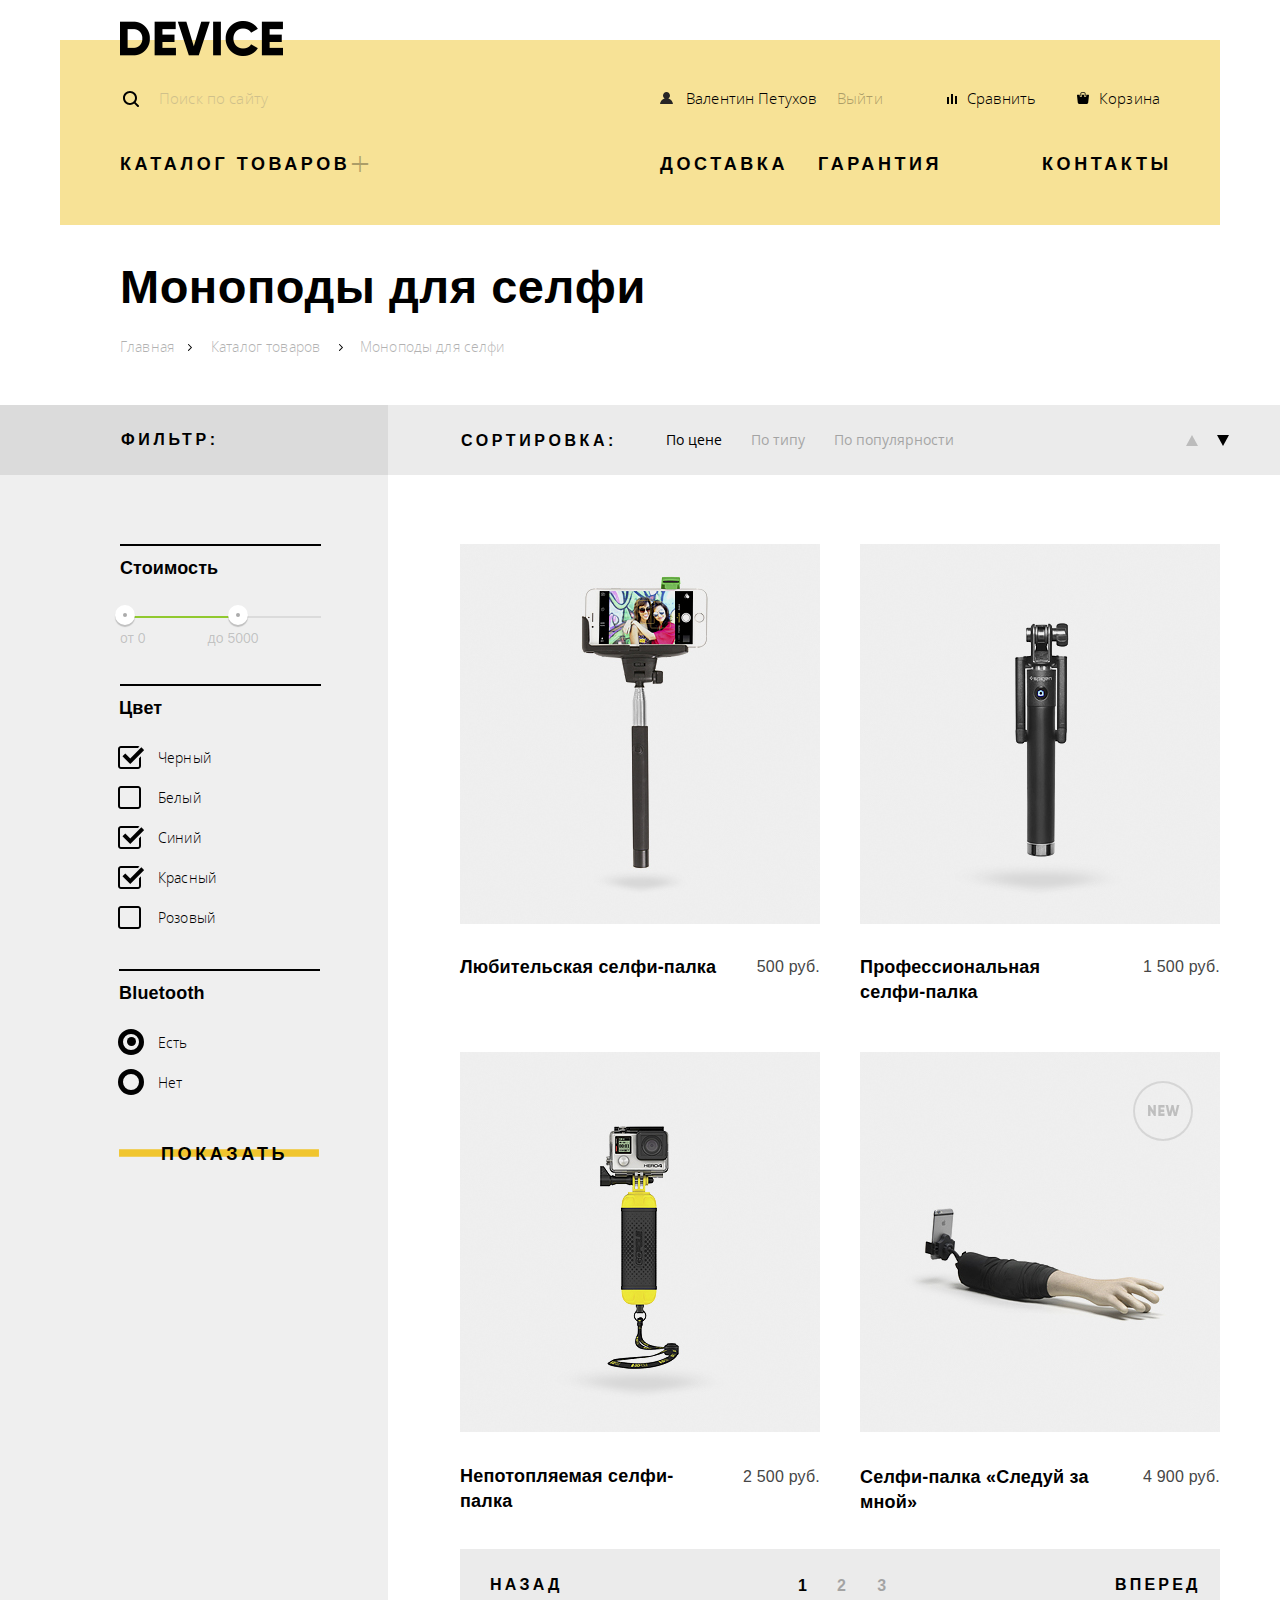
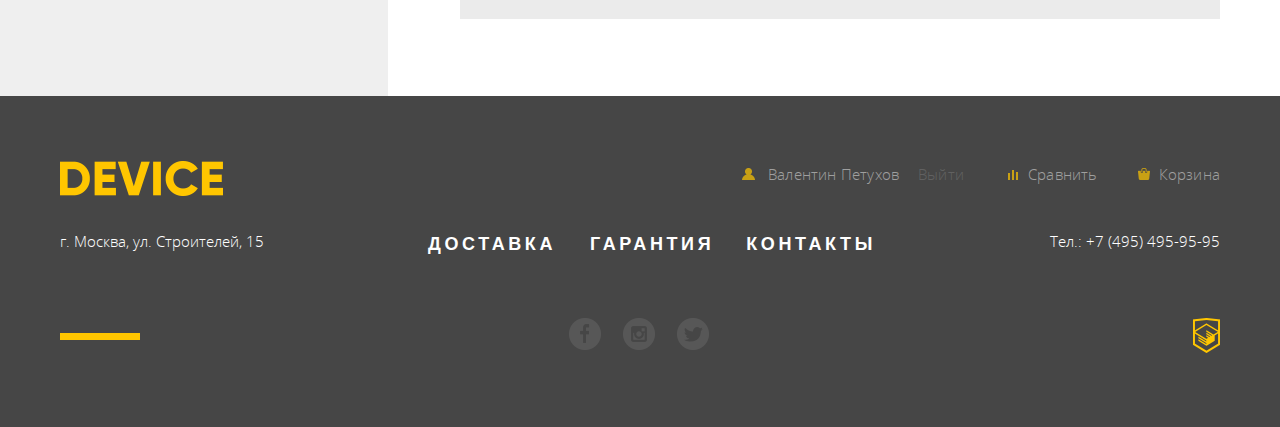
==== catalog.html @ af352198 "ну поехали)" ====
<!DOCTYPE html>
<html lang="ru">
  <head>
    <meta charset="utf-8">
    <title>HTML Academy: Девайс</title>
    <link href="css/normalize.css" rel="stylesheet">
    <link href="css/style.css" rel="stylesheet">
  </head>
  <body>
  <header class="main-header wrapper">
    <div class="container-logo">
      <a class="header-logo" href="index.html">
        <img src="img/logo.png" width="163" height="35" alt="Логотип DEVICE">
      </a>
    </div>
    <nav class="main-navigation">
      <ul class="site-panel">
        <li>
          <form class="container-panel" method="get">
            <img src="img/search.svg" width="16" height="16">
            <input name="seek" placeholder="Поиск по сайту" type="search">
            <button class="discover" type="submit"><span>Найти</span></button>
          </form> 
        </li>
        <li class="panel-user"><img src="img/user.svg" width="13" height="12"><a href="#">Валентин Петухов</a></li>
        <li class="exit"><a href="#">Выйти</a></li>
        <li class="compare"><a href="#"><img src="img/compare.svg" width="10" height="10">Сравнить</a></li>
        <li class="basket"><a href="#"><img src="img/cart.svg" width="12" height="12">Корзина</a></li>
      </ul>
      <ul class="site-navigation">
        <li class="product"><a href="catalog.html"><span>+</span>Каталог товаров</a>
          <div class="submenu">
            <ul class="submenu-cameras">
              <li><a href=#>Виртуальная реальность</a></li>
              <li><a href="catalog.html">Моноподы для селфи</a></li>
              <li><a href=#>Экшн-камеры</a></li>
            </ul>
            <ul class="submenu-watch">
              <li><a href=#>Фитнес браслеты</a></li>
              <li><a href=#>Умные часы</a></li>
            </ul>
            <ul class="submenu-quadcopters">
              <li><a href=#>Квадрокоптеры</a></li>
            </ul>
          </div>
        </li><!--Здесь выпадающее меню при наведении,
            погуглил нашел, что можно сделать с помощью списков и CSS-->
        <li class="shipping"><a href="#">Доставка</a></li>
        <li class="guarantee"><a href="#">Гарантия</a></li>
        <li class="contacts"><a href="#">Контакты</a></li>
      </ul>
    </nav>
  </header>
  <main class="goods">
    <div class="title-menu wrapper">
      <h1 class="page-title">Моноподы для селфи</h1>
      <ul class="breadcrumbs">
        <li class="breadcrumbs-first"><img src="img/nav-arrow.svg" width="4" height="7"><a href="index.html"><p>Главная</p></a></li>
        <li class="breadcrumbs-second"><img src="img/nav-arrow.svg" width="4" height="7"><a href="catalog.html"><p>Каталог товаров</p></a></li>
        <li class="breadcrumbs-current"><p>Моноподы для селфи</p></li>
      </ul>
    </div>
    <div class="cotalog-page">
      <section class="filters">
      <!--  <h2 class="visually-hidden">Фильтр товаров</h2> Убирать совсем неправильно, а если оставить, от в каком виде?-->
        <div class="filters-title">
          <div class="title-filling">Фильтр:</div>
        </div>
        <div class="filters-cost">
          <div class="cost-filling">Стоимость</div>
          <div class="range-controls">
            <div class="scale">
              <div class="bar"></div>
            </div>
            <div class="range-toggle range-toggle-min"></div>
            <div class="range-toggle range-toggle-max"></div>
          </div> 
          <div class="price-controls">
            <div class="min-price">от 0</div>
            <div class="max-price">до 5000</div>
          </div>
        </div>
        <form class="filter-side" method="get" action="https://echo.htmlacademy.ru">
          <fieldset>
            <legend class="colors">Цвет</legend>
            <ul class="filter-colors">
              <li>
                <label>
                  <input class="visually-hidden filter-checkbox" type="checkbox" name="black" checked>
                  <span>Черный</span>
                </label>
              </li>
              <li>
                <label>
                  <input class="visually-hidden filter-checkbox" type="checkbox" name="white">
                  <span>Белый</span>
                </label>
              </li>
              <li>
                <label>
                  <input class="visually-hidden filter-checkbox" type="checkbox" name="blue" checked>
                  <span>Синий</span>
                </label>
              </li>
              <li>
                <label>
                  <input class="visually-hidden filter-checkbox" type="checkbox" name="red" checked>
                  <span>Красный</span>
                </label>
              </li>
              <li>
                <label>
                  <input class="visually-hidden filter-checkbox" type="checkbox" name="pink">
                  <span>Розовый</span>
                </label>
              </li>
            </ul>
          </fieldset>
          <fieldset>
            <legend class="bluetooth">Bluetooth</legend>
            <ul class="filter-bluetooth">
              <li>
                <label>
                  <input class="visually-hidden filter-radio" type="radio" name="bluetooth" value="yes" checked>
                  <span>Есть</span>
                </label>
              </li>
              <li>
                <label>
                  <input class="visually-hidden filter-radio" type="radio" name="bluetooth" value="no">
                  <span>Нет</span>
                </label>
              </li>
            </ul>
          </fieldset>
          <button type="submit" class="filter-button"> <span>Показать</span></button>  
        </form>
      </section>
      <section class="catalog">
        <h2 class="visually-hidden">Список моноподов для селфи</h2><!--Позже скрыть-->
        <div class="right-section">
          <div class="collating">
            <form class="filter-sort" method="get" action="https://echo.htmlacademy.ru">
              <legend class="sort">Сортировка:</legend>
              <ul class="filter-outer">
                <li class="atprice"><a href="#">По цене</a></li>
                <li class="bytype"><a href="#">По типу</a></li>
                <li class="popularity"><a href="#">По популярности</a></li>
              </ul>
            </form>
            <form class="filter-arrow" method="get" action="https://echo.htmlacademy.ru">
              <legend class="visually-hidden">Фильтр расположение больше или меньше</legend>
              <ul class="filter-separation">
                <li class="more"><a href="#"></a></li>
                <li class="less"><a href="#"></a></li>
              </ul>
            </form>
          </div>
        </div>
        <div class="item-list">
          <ul class="catalog-list">
            <li class="amateur">
              <p class="catalog-item-image">
                <img src="img/item-1.jpg" width="360" height="380" alt="Любительская селфи-палка">
              </p>
              <div>
                <h3><a href="#">Любительская селфи-палка</a></h3><!--Вернул ссылку)))-->
                <p class="catalog-item-price">500 руб.</p>
              </div>
              <ul class="item-button">
                <li><button class="item-button-basket" type="button"><span>В корзину</span></button></li>
                <li><button class="item-button-contrast" type="button"><span>Добавить к сравнению</span></button></li>
              </ul><!--Всплывающее окно товара-->
            </li>
            <li class="professional">
              <p class="catalog-item-image">
                <img src="img/item-2.jpg" width="360" height="380" alt="Профессиональная селфи-палка">
              </p>
              <div>
                <h3><a href="#">Профессиональная <br> селфи-палка</a></h3>
                <p class="catalog-item-price">1 500 руб.</p>
              </div>
              <ul class="item-button">
                <li><button class="item-button-basket" type="button"><span>В корзину</span></button></li>
                <li><button class="item-button-contrast" type="button"><span>Добавить к сравнению</span></button></li>
              </ul><!--Всплывающее окно товара-->
            </li>
            <li class="unsinkable">
              <p class="catalog-item-image">
                <img src="img/item-3.jpg" width="360" height="380" alt="Непотопляемая селфи-палка">
              </p>
              <div>
                <h3><a href="#">Непотопляемая селфи-палка</a></h3>
                <p class="catalog-item-price">2 500 руб.</p>
              </div>
              <ul class="item-button">
                <li><button class="item-button-basket" type="button"><span>В корзину</span></button></li>
                <li><button class="item-button-contrast" type="button"><span>Добавить к сравнению</span></button></li>
              </ul><!--Всплывающее окно товара-->
            </li>
            <li class="follow">
              <p class="catalog-item-image new">
                <img src="img/item-4.jpg" width="360" height="380" alt="Селфи-палка «Следуй за мной»">
              </p>
              <div>
                <h3><a href="#">Селфи-палка «Следуй за мной»</a></h3>
                <p class="catalog-item-price">4 900 руб.</p>
              </div>
              <ul class="item-button">
                <li><button class="item-button-basket" type="button"><span>В корзину</span></button></li>
                <li><button class="item-button-contrast" type="button"><span>Добавить к сравнению</span></button></li>
              </ul><!--Всплывающее окно товара-->
            </li>
          </ul>
        </div>
        <ul class="pagination-list">
          <li class="pagination-item"><a href="#">Назад</a></li>
          <li class="pagination-item"><a>1</a></li>
          <li class="pagination-item"><a href="#">2</a></li>
          <li class="pagination-item"><a href="#">3</a></li>
          <li class="pagination-item"><a href="#">Вперед</a></li>
        </ul> 
      </section>
    </div>
  </main>
  <footer class="main-footer">
    <div class="wrapper">
      <div class="upper-footer">
        <a class="footer-logo" href="#">
          <img src="img/logo-footer_.png" width="163" height="35" alt="Логотип DEVICE">
        </a>
        <ul class="footer-panel">
          <li class="footer-user"><a href="#"><img src="img/user-footer_.png" width="13" height="12">Валентин Петухов</a></li>
          <li class="footer-exit"><a href="#">Выйти</a></li>
          <li class="footer-compare"><a href="#"><img src="img/compare-footer_.png" width="10" height="10">Сравнить</a></li>
          <li class="footer-basket"><a href="#"><img src="img/cart-footer_.png" width="12" height="12">Корзина</a></li>
        </ul>
      </div>
      <div class="footer-container">
        <p class="adress">г. Москва, ул. Строителей, 15</p>
        <ul class="footer-navigation">
          <li class="footer-shipping"><a href="#">Доставка</a></li>
          <li class="footer-guarantee"><a href="#">Гарантия</a></li>
          <li class="footer-contacts"><a href="#">Контакты</a></li>
        </ul>
        <a class="telephone" href="tel:+74954959595" aria-label="Наш номер телефона +74954959595">Тел.: +7 (495) 495-95-95</a>
      </div>
      <div class="social-container">
        <ul class="social">
          <li>
            <a class="social-button" href="#"><span class="visually-hidden">Фейсбук</span>
              <svg xmlns="http://www.w3.org/2000/svg" xmlns:xlink="http://www.w3.org/1999/xlink" width="32" height="32" viewBox="0 0 32 32">
                <defs>
                  <style>
                    .cls-1 {
                      opacity: 0.3;
                    }
                  </style>
                </defs>
                <image id="ФБ" class="cls-1" width="32" height="32" xlink:href="[data-uri]"/>
              </svg>
            </a>
          </li> 
          <li>
            <a class="social-button" href="#"><span class="visually-hidden">Инстаграм</span>
              <svg xmlns="http://www.w3.org/2000/svg" xmlns:xlink="http://www.w3.org/1999/xlink" width="32" height="32" viewBox="0 0 32 32">
                <defs>
                  <style>
                    .cls-1 {
                      opacity: 0.3;
                    }
                  </style>
                </defs>
                <image id="_" data-name="&apos;=]" class="cls-1" width="32" height="32" xlink:href="[data-uri]"/>
              </svg>
            </a>
          </li>
          <li>
            <a class="social-button" href="#"><span class="visually-hidden">Твиттер</span>
              <svg xmlns="http://www.w3.org/2000/svg" xmlns:xlink="http://www.w3.org/1999/xlink" width="32" height="32" viewBox="0 0 32 32">
                <defs>
                  <style>
                    .cls-1 {
                      opacity: 0.3;
                    }
                  </style>
                </defs>
                <image id="Твитер" class="cls-1" width="32" height="32" xlink:href="[data-uri]"/>
              </svg>
            </a>
          </li>
        </ul>
        <a class="footer-logo-html" href="https://htmlacademy.ru/intensive/htmlcss">
          <img src="img/logo-html-footer_.png" width="27" height="35" alt="Логотип HTMLAcademy">
        </a>
      </div>
    </div>  
  </footer>
</body>
</html>
---- css/style.css ----
@font-face {
    font-family: 'Gilroy';
    src: local('Gilroy Light'), local('Gilroy-Light'), url('../fonts/gilroylight.woff2') format('woff2'), url('../fonts/gilroylight.woff') format('woff');
    font-weight: 300;
    font-style: normal;
}
@font-face {
    font-family: 'Gilroy';
    src: local('Gilroy ExtraBold'), local('Gilroy-ExtraBold'), url('../fonts/gilroyextrabold.woff2') format('woff2'), url('../fonts/gilroyextrabold.woff') format('woff');
    font-weight: 800;
    font-style: normal;
}
@font-face {
    font-family: 'Open Sans';
    src: local('Open Sans Light'), local('OpenSans-Light'), url('../fonts/opensanslight.woff2') format('woff2'), url('../fonts/opensanslight.woff') format('woff');
    font-weight: 300;
    font-style: normal;
}
@font-face {
    font-family: 'Open Sans';
    src: local('Open Sans Light Italic'), local('OpenSansLight-Italic'), url('../fonts/opensanslightitalic.woff2') format('woff2'), url('../fonts/opensanslightitalic.woff') format('woff');
    font-weight: 300;
    font-style: italic;
}
@font-face {
    font-family: 'Open Sans';
    src: local('Open Sans'), local('OpenSans'), url('../fonts/opensans.woff2') format('woff2'), url('../fonts/opensans.woff') format('woff');
    font-weight: 400;
    font-style: normal;
}
@font-face {
    font-family: 'Open Sans';
    src: local('Open Sans Italic'), local('OpenSans-Italic'), url('../fonts/opensansitalic.woff2') format('woff2'), url('../fonts/opensansitalic.woff') format('woff');
    font-weight: 400;
    font-style: italic;
}
@font-face {
    font-family: 'Open Sans';
    src: local('Open Sans Semibold'), local('OpenSans-Semibold'), url('../fonts/opensanssemibold.woff2') format('woff2'), url('../fonts/opensanssemibold.woff') format('woff');
    font-weight: 600;
    font-style: normal;
}
@font-face {
    font-family: 'Open Sans';
    src: local('Open Sans Semibold Italic'), local('OpenSans-SemiboldItalic'), url('../fonts/opensanssemibolditalic.woff2') format('woff2'), url('../fonts/opensanssemibolditalic.woff') format('woff');
    font-weight: 600;
    font-style: italic;
}
@font-face {
    font-family: 'Open Sans';
    src: local('Open Sans Bold'), local('OpenSans-Bold'), url('../fonts/opensansbold.woff2') format('woff2'), url('../fonts/opensansbold.woff') format('woff');
    font-weight: 700;
    font-style: normal;
}
@font-face {
    font-family: 'Open Sans';
    src: local('Open Sans Bold Italic'), local('OpenSans-BoldItalic'), url('../fonts/opensansbolditalic.woff2') format('woff2'), url('../fonts/opensansbolditalic.woff') format('woff');
    font-weight: 700;
    font-style: italic;
}
@font-face {
    font-family: 'Open Sans';
    src: local('Open Sans Extrabold'), local('OpenSans-Extrabold'), url('../fonts/opensansextrabold.woff2') format('woff2'), url('../fonts/opensansextrabold.woff') format('woff');
    font-weight: 800;
    font-style: normal;
}
@font-face {
    font-family: 'Open Sans';
    src: local('Open Sans Extrabold Italic'), local('OpenSans-ExtraboldItalic'), url('../fonts/opensansextrabolditalic.woff2') format('woff2'), url('../fonts/opensansextrabolditalic.woff') format('woff');
    font-weight: 800;
    font-style: italic;
}
body {
    margin: 0;
    padding: 0;
  
    font-family: "Open Sans", Arial, sans-serif;
    font-size: 15px;
    line-height: 30px;
    font-weight: 300;
    color: #464646;
    text-transform: none;
    
    background-color: #ffffff;
    background-repeat: no-repeat;
}
body li,
body ul {
    list-style: none;
    margin: 0;
    padding: 0;
} /*Честно я бы вообще бы оставил просто li, но по критерию наверное не пройдет)*/
a {
    text-decoration: none;
}
img {
    max-width: 100%;
    height: auto;
}
.site-navigation a,
.button,
.footer-navigation,
.feedback-button,
.item-button-basket,
.filter-button,
.pagination-item {
    text-transform: uppercase;
} /*Этот список так оставляю, я не знаю как лучше его сделать)*/
.visually-hidden:not(:focus):not(:active),
input[type="checkbox"].visually-hidden,
input[type="radio"].visually-hidden {
  position: absolute;

  width: 1px;
  height: 1px;
  margin: -1px;
  border: 0;
  padding: 0;

  white-space: nowrap;

  clip-path: inset(100%);
  clip: rect(0 0 0 0);
  overflow: hidden;
}
.wrapper {
    width: 1200px;
    margin-left: auto;
    margin-right: auto;
    padding-left: 20px;
    padding-right: 20px;
    box-sizing: border-box;
}
.main-header {
    display: flex;
    flex-direction: column;
    padding-top: 21px;
}
.container-logo {
    background: linear-gradient(to top, #f7e296 25px, #ffffff 12px);
}
.header-logo {
    margin: 0;
    padding: 0;
    padding-left: 60px;
    display: block;
}
.header-logo svg {
    padding-top: 10px;
} 
.main-navigation a {
    font-family: "Gilroy", Arial, sans-serif;
    font-size: 18px;
    line-height: 24px;
    font-weight: 800;
    color: #000000;
}
.main-navigation{
    background-color: #f7e296;
    margin: 0;
    padding-top: 8px;
    padding-left: 60px;
    padding-right: 58px;
}
.site-panel { 
    margin: 0;
    padding: 0;
    display: flex;
    flex-wrap: wrap; 
}
.container-panel {
    display: flex;
    box-sizing: border-box;
    width: 441px;
    min-height: 49px;
    position: relative;
    margin: 0;
    padding: 0;
    padding-left: 37px;
}
.container-panel img {
    position: absolute;
    left: 3px;
    top: 18px;
}
.container-panel input {
    position: relative;
    width: 315px;
    min-height: 44px;
    border: none;
    background: #f7e296;
    font-family: "Open Sans", Arial, sans-serif;
    font-size: 15px;
    font-weight: 300;
    font-style: normal;
    font-stretch: normal;
    line-height: 2;
    letter-spacing: 0.15px;
    text-align: left;
    color: #000000;
    opacity: 0.3;   
}
.container-panel input:hover {
    opacity: 0.6;
}
.container-panel input:focus, 
.container-panel input:active {
    opacity: 1;
    color: #000000;
    background: #f7e296;
}
.container-panel input[type=text]::-ms-clear {  
    display: none; width : 0; height: 0; 
}
.container-panel input[type=text]::-ms-reveal {  
    display: none; width : 0; height: 0; 
}
.container-panel input[type="search"]::-webkit-search-decoration,
.container-panel input[type="search"]::-webkit-search-cancel-button,
.container-panel input[type="search"]::-webkit-search-results-button,
.container-panel input[type="search"]::-webkit-search-results-decoration { 
    display: none; 
}
.container-panel input#search{
    background: #f7e296;
    border: none;
    font-family: "Open Sans", Arial, sans-serif;
    font-size: 15px;
    font-weight: 300;
    font-style: normal;
    font-stretch: normal;
    line-height: 2;
    letter-spacing: 0.15px;
    text-align: left;
    color: #000000;    
}
.discover {
    display: none;
    font-family: "Open Sans", Arial, sans-serif;
    font-size: 15px;
    font-weight: 300;
    font-style: normal;
    font-stretch: normal;
    line-height: 2;
    letter-spacing: 0.15px;
    text-align: center;
    color: #000000;
    width: 85px;
    min-height: 49px;
    border: #000000 solid 2px;
    border-bottom: none;
    padding: 0;
    box-sizing: border-box;
    background: transparent;
    margin-left: auto;
}
.discover::before {
    content: "";
    position: absolute;
    top: 49px;
    left: 0px;
    width: 441px;
    height: 2px;
    background: #000000;
    z-index: 100;
}
.discover:hover {
    color: #ffffff;
    background: #000000;
    display: block;
}
.discover:focus {
    color: rgba(255, 255, 255, 0.3);
    background: #000000;
}
.container-panel input:active ~ .discover,
.container-panel input:focus ~ .discover {
    display: block; 
}

.panel-user {
    width: 140px;
    margin: 0;
    padding: 0;
    margin-left:95px;
    padding-left: 30px;
    padding-top: 10px;
    position: relative;
}
.panel-user img {
    position: absolute;
    left: 4px;
    top: 19px;
}
.exit {
    width: 80px;
    margin: 0;
    padding: 0;
    padding-top: 10px;
    margin-left: 11px;
    opacity: 0.3;
}
.login {
    box-sizing:border-box;
    position: relative;
    width: 230px;
    margin: 0;
    padding: 0;
    padding-top: 10px;
    margin-left: 96px;
    padding-left: 29px;
}
.login img {
    position: absolute;
    left: 3px;
    top: 19px;
}
.compare {
    position: relative;
    width: 100px;
    padding-left: 50px;
    padding-top: 10px;
    margin-left: auto;
}
.compare img {
    position: absolute;
    left: 30px;
    top: 21px;
}
.basket {
    position: relative;
    width: 62px;
    padding-left: 31px;
    padding-top: 10px;
    text-align: right;
    margin-right: 2px;
}
.basket img {
    position: absolute;
    left: 10px;
    top: 19px;
}
.site-panel a {
    font-family: "Open Sans", Arial, sans-serif;
    font-size: 15px;
    line-height: 30px;
    font-weight: 300;
    color: #000000;
    text-transform: none;
    letter-spacing: 0.15px; 
}
.site-navigation {
    display: flex;
    flex-wrap: wrap;
    padding-top: 30px;
    padding-bottom: 49px;
}
.product {
    width: 260px; 
    position: relative;
    line-height: 1.33;
    letter-spacing: 3.6px;
    display: flex;
    flex-direction: column;
    margin-right:auto;
}
.submenu {
    background-color:  #f7e296;
    position: absolute;
    display: flex;
    top: 22px;
    left: -60px;
    box-sizing: border-box;
    width: 1160px;
    min-height: 165px;
    padding-left: 60px;
    padding-top: 23px;
    display: none;
    z-index: 2;
}
.product:hover > .submenu {
    display:inherit;
}
.product span{
    font-family: "Open Sans", Arial, sans-serif;
    font-size: 35px;
    font-weight: 300;
    color: #000000;
    opacity: 0.3;
    position: absolute;
    top: -1px;
    left: 230px;
}
.shipping {
    width: 158px;
    margin-left: auto;
    line-height: 1.33;
    letter-spacing: 3.6px;
}
.guarantee {
    width: 140px;
    line-height: 1.33;
    letter-spacing: 3.6px;
}
.contacts {
    width: 120px;
    margin-left: 84px;
    text-align: right;
    line-height: 1.33;
    letter-spacing: 3.6px;
}
.submenu-cameras {
    width: 240px;
}
.submenu-watch {
    width: 200px;
}
.submenu-quadcopters {
    width: 160px;
}
.site-navigation a:hover,
.site-navigation a:focus,
.site-panel a:hover,
.site-panel a:focus {
    opacity: 0.6;
}
.site-navigation a:active,
.site-panel a:active {
    opacity: 0.3;
}
.site-panel-user li:nth-last-child(1) {
    opacity: 0.3;
    background-color: #f7e296;
    color: #000000;
    border: 0;
} 
.submenu-cameras a,
.submenu-watch a,
.submenu-quadcopters a {
    font-family: "Open Sans", Arial, sans-serif;
    font-size: 15px;
    line-height: 36px;
    font-weight: 300;
    color: #000000;
    text-transform: none;
    list-style: none;
    letter-spacing: 0.15px;
}
.slider { 
    min-height: 595px;
}
.slider-gradient {
    position: relative;
    padding-bottom: 100px;
}
.slider-gradient::after {
    content: "";
    position: absolute;
    top: 40px;
    left: 600px;
    width: 100px;
    height: 7px;
    background-color: #ffffff;
}
.slider-controls {
    display: flex;
    position: absolute;
    left: 600px;
    bottom: 218px;
    z-index: 5;
    font-size: 0;
    width: 498px;
    height: 40px;
}
.slider-controls span {
    padding-left: 5px;
}
.slider-list {
    margin: 0;
    padding: 0;
    list-style: none;  
}
.slider-item {
    display: none;
    padding-top: 84px;
}
.slider-item h3 {
    font-family: "Gilroy", Arial, sans-serif;
    font-size: 47px;
    font-weight: 800;
    font-style: normal;
    font-stretch: normal;
    line-height: 1.19;
    letter-spacing: 0.7px;
    text-align: left;
    color: #000000;
    max-width: 510px;
    margin: 0;
    margin-left: 599px;
}
.slider-item p {
    font-family: "Open Sans", Arial, sans-serif;
    font-size: 15px;
    font-weight: 300;
    font-style: normal;
    font-stretch: normal;
    line-height: 2;
    letter-spacing: 0.18px;
    text-align: left;
    color: #464646;
    max-width: 485px;
    margin: 0;
    margin-left: 599px;
    padding-top: 20px;
    padding-bottom: 50px;
}
.slider-button {
    display: block;
    box-sizing: border-box;
    font-family: "Gilroy", Arial, sans-serif;
    font-size: 18px;
    font-weight: 800;
    font-style: normal;
    font-stretch: normal;
    line-height: 1.33;
    letter-spacing: 3.6px;
    text-align: center;
    color: #000000;
    text-transform: uppercase;
    width: 220px;
    min-height: 40px; 
    margin: 0;
    order: -1;
    margin-right: auto; 
    background: url("../img/slider-button1.png") no-repeat; 
    background-position: 0px 7px;
}
.slider-button:hover,
.slider-button:focus {
    background-color: #f0c52e; 
    background-position: 0px 0px; 
}
.slider-button:active span {
    opacity: 0.3; 
}
.slide-table {
    max-width: 485px;
    margin: 0;
    margin-left: 596px;
    padding-top: 80px;
}
.table-values {
    list-style: none;
    font-family: "Gilroy", Arial, sans-serif;
    font-size: 36px;
    font-weight: 300;
    font-style: normal;
    font-stretch: normal;
    line-height: 1.33;
    letter-spacing: 0.36px;
    text-align: left;
    color: #000000;
}
.table-value1 {
    padding-left: 1px;
}
.table-value2 {
    padding-left: 76px;
}
.table-value3 {
    padding-left: 73px;
}
.table-value4 {
    padding-left: 43px;
}
.table-labels th {
    font-family: "Open Sans", Arial, sans-serif;
    font-size: 13px;
    font-weight: 300;
    font-style: normal;
    font-stretch: normal;
    line-height: 1.54;
    letter-spacing: 0.13px;
    text-align: left;
    color: #464646;
    padding: 0;
    padding-top: 4px;
}
.table-labels .table-label1 {
    padding-left: 3px;
}
.table-labels .table-label2 {
    padding-left: 76px;
}
.table-labels .table-label3 {
    padding-left: 74px;
}
.table-labels .table-label4 {
    padding-left: 44px;
}
.slider-controls label {
    display: inline-block;
    width: 10px;
    height: 10px;
    margin-right: 21px;
  
    margin-top: 5px;
  
    background-color: transparent;
    border: 1px solid #000000;
    border-radius: 50%;
    cursor: pointer;
  }
#product-1:checked ~ .slider-gradient #slide1,
#product-2:checked ~ .slider-gradient #slide2,
#product-3:checked ~ .slider-gradient #slide3 {
    display: block;
}
#product-1:checked ~ .slider-gradient label[for="product-1"],
#product-2:checked ~ .slider-gradient label[for="product-2"],
#product-3:checked ~ .slider-gradient label[for="product-3"] {
    background-image: url(../img/slider-button.svg);
    background-repeat: no-repeat;
    background-position: -1px -1px;
}
#product-1:checked ~ .slider-gradient {
    background:  url("../img/slider-1.png") no-repeat 90px 3px, 
                 url("../img/01.png") no-repeat 934px 12px,
                 linear-gradient(to bottom, #f7e296 114px, #ffffff 12px);
}
#product-2:checked ~ .slider-gradient {
    background:  url("../img/slider-2.png") no-repeat 116px 15px, 
                 url("../img/02.png") no-repeat 908px 12px,
                 linear-gradient(to bottom, #f7e296 114px, #ffffff 12px);
}  
#product-3:checked ~ .slider-gradient {
     background:  url("../img/slider-3.png") no-repeat 31px 68px, 
                  url("../img/03.png") no-repeat 906px 12px,
                  linear-gradient(to bottom, #f7e296 114px, #ffffff 12px);
}  
.icon-menu {
    display: flex;
    flex-wrap: wrap;
}
.icon-menu li {
  width: 160px;
  margin: 0 auto;  
}
.monopods h2 {
    width: 100px;  
  }
.icon-menu .virtuality {
    margin-left: 0;  
}
.icon-menu .quadcopters {
    margin-right: 0;  
}
.icon-menu div {
    position: relative;
    min-height: 160px; 
    background: #f7e296;
}
.icon-menu h2 {
    font-family: "Gilroy", Arial, sans-serif;
    font-size: 18px;
    font-weight: 800;
    font-style: normal;
    font-stretch: normal;
    line-height: 1.33;
    letter-spacing: 0.18px;
    text-align: left;
    color: #000000;
    padding-top: 20px;
}
.virtuality svg {
    position: absolute;
    top: 52px;
    left: 31px;
}
.virtuality:hover div,
.virtuality a:focus div {
    background: #f0c52e; 
}
.virtuality:active svg,
.virtuality:active h2 {
    opacity: 0.3; 
}
.monopods svg {
    position: absolute;
    top: 41px;
    left: 38px;
}
.monopods:hover div,
.monopods a:focus div {
    background: #f0c52e; 
}
.monopods:active svg,
.monopods:active h2 {
    opacity: 0.3; 
}
.action svg {
    position: absolute;
    top: 38px;
    left: 49px;
}
.action:hover div,
.action a:focus div {
    background: #f0c52e; 
}
.action:active svg,
.action:active h2 {
    opacity: 0.3; 
}
.fitness svg {
    position: absolute;
    top: 50px;
    left: 28px;
}
.fitness:hover div,
.fitness a:focus div {
    background: #f0c52e; 
}
.fitness:active svg,
.fitness:active h2 {
    opacity: 0.3; 
}
.smart svg {
    position: absolute;
    top: 32px;
    left: 55px;
}
.smart:hover div,
.smart a:focus div {
    background: #f0c52e; 
}
.smart:active svg,
.smart:active h2 {
    opacity: 0.3; 
}
.quadcopters svg {
    position: absolute;
    top: 49px;
    left: 13px;
}
.quadcopters:hover div,
.quadcopters a:focus div {
    background: #f0c52e; 
}
.quadcopters:active svg,
.quadcopters:active h2 {
    opacity: 0.3; 
}
.amenities-backdrop {
    width: 100%;
    min-height: 454px;
    background: linear-gradient(to top, #e5e5e5 287px, #ffffff 10px);
}
.amenities {
    padding-top: 90px;
}
.roster-controls {
    display: flex;
    position: relative;
    flex-direction: column;
    font-family: "Gilroy", Arial, sans-serif;
    font-size: 18px;
    font-weight: 800;
    font-style: normal;
    font-stretch: normal;
    line-height: 1.33;
    letter-spacing: 3.6px;
    text-align: center;
    color: #000000;
    width: 285px;
    text-transform: uppercase;
    padding-top: 6px;
}
.roster-controls::after {
    content: "";
    position: absolute;
    top: -74px;
    left: 277px;
    width: 7px;
    height: 319px;
    background: #000000;
}
.roster-controls label {
    display: block;
    width: 160px;
    height: 40px;
    background: linear-gradient( transparent 16px,  #f0c52e 24px, transparent 0px);;
    margin-bottom: 25px;
}
.roster-controls span {
    display: block;
    padding-top: 10px;
    padding-left: 5px;
}
.roster-controls label:hover,
.roster-controls label:focus {
    background-color: #f0c52e;
    height: 40; 
}
.roster-controls label:active {
    background:#000000;
    color: #f7e184;
    width: 260px;
    height: 40px;
    text-align: left;
    padding-left: 20px;
}
.roster-item h2 {
    font-family: "Gilroy", Arial, sans-serif;
    font-size: 47px;
    font-weight: 800;
    font-style: normal;
    font-stretch: normal;
    line-height: 1.02;
    letter-spacing: 1.1px;
    text-align: left;
    color: #000000;
    margin: 0;
}
.roster-item p {
    font-family: "Open Sans", Arial, sans-serif;
    font-size: 15px;
    font-weight: 300;
    font-style: normal;
    font-stretch: normal;
    line-height: 2;
    letter-spacing: 0.25px;
    text-align: left;
    color: #464646;
    padding-top: 16px;
}
.amenities-roster {
    display: flex;
    padding-top: 50px;
}
.roster-item {
    display: none;
    box-sizing: border-box;
    width: 560px;
    padding-left: 115px;
}
#service-1:checked ~ .amenities-roster label[for="service-1"],
#service-2:checked ~ .amenities-roster label[for="service-2"],
#service-3:checked ~ .amenities-roster label[for="service-3"] {
    background:#000000;
    color: #f7e184;
    width: 260px;
    height: 40px;
    text-align: left;
    padding-left: 20px;
}
#service-1:checked ~ .amenities-roster #roster1,
#service-2:checked ~ .amenities-roster #roster2,
#service-3:checked ~ .amenities-roster #roster3 {
  display: block;
}
#service-1:checked ~ .amenities-roster {
    background:  url("../img/delivery.png") no-repeat 958px 61px;
}
#service-2:checked ~ .amenities-roster {
    background:  url("../img/warranty.png") no-repeat 943px 37px;
}  
#service-3:checked ~ .amenities-roster {
     background:  url("../img/credit.png") no-repeat 934px 37px;
}  
.logotypes-panel {
    display: flex;
    justify-content: space-between;
    align-items: center;
    min-height: 285px;
    padding-top: 2px;
}
.logotype1 a {
    display: block;
    position: relative;
    height: 100px; 
    width: 260px; 
}
.dji {
    position: absolute;
    top: 0px;
    z-index: 1;
    display: none;
}
.logotype1:hover .dji,
.logotype1 a:focus .dji {
    display: block;   
}
.logotype2 a {
    display: block;
    position: relative;
    height: 100px; 
    width: 260px; 
}
.gadgets {
    position: absolute;
    top: 0px;
    z-index: 1;
    display: none;
}
.logotype2:hover .gadgets,
.logotype2 a:focus .gadgets {
    display: block;   
}
.logotype3 a {
    display: block;
    position: relative;
    height: 100px; 
    width: 260px; 
}
.gopro {
    position: absolute;
    top: 0px;
    z-index: 1;
    display: none;
}
.logotype3:hover .gopro,
.logotype3 a:focus .gopro {
    display: block;   
}
.logotype4 a {
    display: block;
    position: relative;
    height: 100px; 
    width: 260px; 
}
.vive {
    position: absolute;
    top: 0px;
    z-index: 1;
    display: none;
}
.logotype4:hover .vive,
.logotype4 a:focus .vive {
    display: block;   
}
.about {
    display: flex;
    padding-bottom: 73px;
}
.about-us {
    margin: 0;
    padding: 0;
    position: relative;
    width: 475px;
}
.about-us::before {
    content: "";
    position: absolute;
    left: 0px;
    top: 0px;
    width: 80px;
    height: 7px;
    background: #000000;
}
.about-us p {
    padding-top: 3px;
    padding-bottom: 12px;
}
.exposure {
    margin: 0;
    padding: 0;
    width: 560px;
    padding-left: 124px;
    position: relative;
}
.exposure::before {
    content: "";
    position: absolute;
    left: 125px;
    top: 0px;
    width: 80px;
    height: 7px;
    background: #000000;
}
.exposure p {
    padding-top: 4px;
    padding-bottom: 23px;
}
.write {
    width: 260px;
    margin-top: 52px;
    min-height: 40px; 
}
.write a {
    display: block;
    min-height: 40px;
    padding-top: 17px;
    padding-left: 42px;
    background: url("../img/Layer 7 copy 4.png") no-repeat; 
    background-position: 0px 24px;
}

.write a:hover,
.write a:focus {
    background: #f0c52e;
}
.write:active span {
    opacity: 0.3; 
}
.about-us h2,
.exposure h2 {
    font-family: "Gilroy", Arial, sans-serif;
    font-size: 47px;
    line-height: 48px;
    font-weight: 800;
    color: #000000;
    text-transform: none;
    letter-spacing: 0.47px;
    font-style: normal;
    font-stretch: normal;
    padding-top: 14px;     

}
.transport-company {
    padding-left: 36px;
    padding-top: 39px;
}
.transport-company li { 
    font-family: "Gilroy", Arial, sans-serif;
    font-size: 16px;
    line-height: 40px;
    font-weight: 800;
    color: #000000;
    text-transform: none;
    list-style: none;
    position: relative;
}
.transport-company li::before {
    content: "";
    position: absolute;
    left: -33px;
    top: 14px;
    width: 8px;
    height: 8px;
    background-image: url("../img/slider-button.png");
}
.detailed {
    width: 260px;
    min-height: 40px;
    margin-top: 46px;
}
.detailed a {
    display: block;
    min-height: 40px;
    padding-top: 17px;
    padding-left: 23px;
    background: url("../img/Layer 7 copy 4.png") no-repeat; 
    background-position: 0px 24px;
}
.detailed a:hover,
.detailed a:focus {
    background: #f0c52e; 
}
.button:active span {
    opacity: 0.3; 
}
.button {
    font-family: "Gilroy", Arial, sans-serif;
    font-size: 18px;
    font-weight: 800;
    line-height: 1.33;
    letter-spacing: 3.6px;
    color: #000000;
}
.title-menu {
    padding-left: 80px;
    padding-top: 38px;
}
.page-title {
    font-family: "Gilroy", Arial, sans-serif;
    font-size: 47px;
    font-weight: 800;
    line-height: 48px;
    letter-spacing: 0.5px;
    color: #000000;
    margin: 0;
}
.breadcrumbs {
    display: flex;
    padding-top: 10px;
}
.breadcrumbs p,
.breadcrumbs-current p {
    font-family: "Open Sans", Arial, sans-serif;
    font-size: 14px;
    font-weight: 300;
    line-height: 24px;
    letter-spacing: 0.14px;
    color: rgba(0, 0, 0);
    list-style: none;
    opacity: 0.3;
}
.breadcrumbs a:hover p,
.breadcrumbs a:focus p {
    opacity: 0.6; 
}
.breadcrumbs a:active p {
    opacity: 0.1; 
}
.breadcrumbs-first {
    width: 61px;
    padding-right: 30px;
    position: relative;
}
.breadcrumbs-first img {
    position: absolute;
    left: 68px;
    top: 23px;
}
.breadcrumbs-second {
    width: 114px;
    padding-right: 35px;
    position: relative;
}
.breadcrumbs-second img {
    position: absolute;
    left: 128px;
    top: 23px;
}
.breadcrumbs-current {
    width: 160px;
    margin-right: auto;
}
.cotalog-page {
    display: flex;
    margin-top: 32px;
    justify-content: wrapper;    
}
.filters {
    display: flex;
    flex-direction: column;
    background: #efefef;
    flex: auto;
}
.filters-title {
    background: #dbdbdb;
    min-height: 70px;
}
.title-filling {
    box-sizing:border-box;
    padding-left: 79px;
    margin-left: auto;
    width: 346px;
    font-family: "Gilroy", Arial, sans-serif;
    font-size: 16px;
    font-weight: 800;
    line-height: 1.5;
    letter-spacing: 3.7px;
    color: #000000;
    text-transform: uppercase; 
    padding-top: 23px; 
}
.filters-cost {
    margin-top: 69px;
    margin-right: 67px;
    margin-left: auto;
    box-sizing: border-box;
    width: 201px;
    min-height: 142px;
    border-top: #000000 solid 2px;
    border-bottom: #000000 solid 2px;
}
.cost-filling {
    margin-top: 11px;
    font-family: "Gilroy", Arial, sans-serif;
    font-size: 18px;
    font-weight: 800;
    line-height: 1.33;
    letter-spacing: 0.1px;
    text-align: left;
    color: #000000;
}
.range-controls {
    position: relative;
    margin-top: 35px;
}
.range-controls .scale {
    height: 2px;
    background: #dbdbdb;
} 
.range-controls .bar {
    width: 55%;
    height: 2px;
    background: #91c92f;
}
.range-toggle {
    position: absolute;
    width: 4px;
    height: 4px;
    background: #ababab;
    border: 8px solid #ffffff;
    border-radius: 50%;
    box-shadow: 0 2px 1px 0 rgba(0, 1, 1, 0.2);
    cursor: pointer;
}
.range-toggle-min {
    top: -11px;
    left: -5px;
}
.range-toggle-max {
    top: -11px;
    left: 108px;
}
.range-toggle:active {
    border: 9px solid #ffffff;
  }
.price-controls {
    display: flex;
    padding-top: 9px;
    font-family: "Gilroy", Arial, sans-serif;
    font-size: 14px;
    font-weight: 300;
    font-style: normal;
    font-stretch: normal;
    line-height: 1.71;
    letter-spacing: normal;
    color: rgba(0, 0, 0, 0.2);
}
.min-price {
    text-align: left;
}
.max-price {
    padding-left: 62px;  
}
.filter-side {
    padding-right: 70px;
    margin-right: 68px;
    margin-left: auto;
    box-sizing: border-box;
    width: 201px;
}
.filter-side fieldset {
    border: none;
    padding: 0;
    margin: 0;
}
.colors {
    padding-top: 10px;
    padding-bottom: 18px;
    text-align: left;
}
.filter-colors  {
    padding-bottom: 31px;
    border-bottom: #000000 solid 2px;
    width: 201px;
}
.filter-colors li {
    padding-left: 39px;
}
.filter-colors label {
    position: relative;
    display: block;
    cursor: pointer;
    user-select: none;
}
.filter-checkbox + span::after {
    content: "";
    position: absolute;
    left: -40px;
    top: 8px;
    width: 23px;
    height: 23px;
    background-image: url("../img/checkbox-off.svg");
    background-repeat: no-repeat;
    background-position: 0 0;
}
.filter-checkbox:checked + span::before {
    content: "";
    position: absolute;
    left: -40px;
    top: 8px;
    width: 26px;
    height: 23px;
    background-color: #eeeeee;
    background-image: url("../img/checkbox-on.svg");
    background-repeat: no-repeat;
    background-position: 0 0;
    z-index: 1;
}
.filter-colors li:hover .filter-checkbox:checked + span::before,
.filter-colors li:hover .filter-checkbox + span::after {
    opacity: 0.6;
}
.filter-checkbox:disabled + span,
.filter-checkbox:checked:disabled + span {
    opacity: 0.25;
}
.bluetooth {
    padding-top: 10px;
    padding-bottom: 18px;
}
.filter-bluetooth li {
    padding-left: 39px;
}
.filter-bluetooth label {
    position: relative;
    display: block;
    cursor: pointer;
    user-select: none;
}
.filter-radio + span::after {
    content: "";
    position: absolute;
    left: -40px;
    top: 6px;
    width: 16px;
    height: 16px;
    border: 5px solid #000000;
    border-radius: 50%;
}
.filter-radio:checked + span::before {
    content: "";
    position: absolute;
    left: -31px;
    top: 14px;
    width: 9px;
    height: 9px;
    background-color: #000000;
    border-radius: 50%;
}
.filter-bluetooth li:hover .filter-radio:checked + span::before,
.filter-bluetooth li:hover .filter-radio + span::after {
    opacity: 0.6;
}
.filter-radio:disabled + span,
.filter-radio:checked:disabled + span {
    opacity: 0.25;
}
.filter-button {
    display: block;
    width: 201px;
    min-height: 40px;
    border: 0;
    padding: 0;
    text-align: left;
    margin-top: 31px;
    padding-left: 42px;
    background: url("../img/filter-batton.png") no-repeat; 
    background-position: 0px 15px;
}
.filter-button:hover,
.filter-button:focus {
    background-color: #f0c52e; 
    background-position: 0px 0px; 
}
.filter-button:active span {
    opacity: 0.3; 
}

.catalog {
    display: flex;
    flex-direction: column;
    margin-bottom: 77px;
    flex: auto;
}
.right-section {
    background: #ebebeb;
    min-height: 70px;
    margin-bottom: 69px;
}
.collating {
    display: flex;
    width: 850px;
    box-sizing: border-box;
}
.sort {
    padding-top: 5px;
    font-family: "Gilroy", Arial, sans-serif;
    font-size: 16px;
    font-weight: 800;
    line-height: 1.5;
    letter-spacing: 3.6px;
    text-align: left;
    text-transform: uppercase;
    color: #000000;
}
.filter-sort {
    display: flex;
    padding-top: 19px;
    padding-left: 73px;
}
.filter-outer {
    display: flex;
}
.filter-outer a {
    font-family: "Open Sans", Arial, sans-serif;
    font-size: 14px;
    font-weight: normal;
    font-style: normal;
    font-stretch: normal;
    line-height: 1.29;
    letter-spacing: normal;
    text-align: left;
    color: #000000;
}
.atprice {
    padding-left: 49px;
}
.bytype {
    padding-left: 29px;
}
.popularity {
    padding-left: 29px;
}
.bytype a:link,
.popularity a:link {
    opacity: 0.3;
    color: #000000;
}
.atprice a:hover,
.bytype a:hover,
.popularity a:hover,
.atprice a:focus,
.bytype a:focus,
.popularity a:focus {
    color: #000000;
    opacity: 0.6;
}
.atprice a:active,
.bytype a:active,
.popularity a:active {
    opacity: 1;
    color: #000000;
}
.filter-separation {
    display: flex;
    padding-top: 30px;
    margin-left: 232px;
}
.more a {
    display: block;
    width: 0;
	height: 0;
    border-left: 6px solid transparent;
	border-right: 6px solid transparent;
	border-bottom: 11px solid #000000;
}
.less a {
    margin-left: 19px;
    display: block;
    width: 0;
	height: 0;
	border-left: 6px solid transparent;
	border-right: 6px solid transparent;
	border-top: 11px solid #000000;
}
.more a:link {
    opacity: 0.2;
    color: #000000;
}
.less a:hover,
.more a:hover,
.less a:focus,
.more a:focus {
    color: #000000;
    opacity: 0.4;
}
.more a:active,
.less a:active {
    opacity: 1;
    color: #000000;
}
.item-list {
    width: 835px;
}
.catalog-list {
    display: flex;
    flex-wrap: wrap;
    padding-left: 72px;
}
.professional,
.follow {
    margin-left: 40px;
}
.catalog-list div {
    display: flex;
    flex-wrap: wrap;
    justify-content: space-between;
}
.catalog-item-price {
    margin: 0;
    padding: 0;
}
.catalog-list h3 {
    width: 260px;
    margin: 0;
    padding: 0;
    font-family: "Gilroy", Arial, sans-serif;
    font-size: 18px;
    font-weight: 800;
    font-style: normal;
    font-stretch: normal;
    line-height: 1.33;
    letter-spacing: 0.18px;
    text-align: left;
    color: #000000;
}
.unsinkable,
.follow {
    margin-top: 47px;
}
.amateur h3 {
    padding-top: 22px;
    padding-left: 0px;
}
.amateur .catalog-item-price {
    padding-top: 22px;
    padding-left: 0px;
}
.professional h3 {
    padding-top: 22px;
    padding-left: 0px;
}
.professional .catalog-item-price {
    padding-top: 22px;
    padding-left: 0px;
}
.unsinkable h3 {
    padding-top: 23px;
    padding-left: 0px;
}
.unsinkable .catalog-item-price {
    padding-top: 24px;
    padding-left: 0px;
}
.follow h3 {
    padding-top: 24px;
    padding-left: 0px;
}
.follow .catalog-item-price {
    padding-top: 24px;
    padding-left: 0px;
}
.catalog-list .amateur,
.catalog-list .professional,
.catalog-list .unsinkable,
.catalog-list .follow {
    position: relative;
}
.item-button {
    position: absolute;
    top: 0;
    left: 0;
    width: 360px;
    height: 379px;
    padding: 0;
    background-color: rgba(238, 238, 238, 0.7);
    z-index: 1;
   
    display: none;
}
.catalog-list .amateur::after,
.catalog-list .professional::after,
.catalog-list .unsinkable::after,
.catalog-list .follow::after {
    content: "";
    position: absolute;
    top: 29px;
    left: 273px;
    width: 56px;
    height: 56px;
    border: rgba(0, 0, 0, 0.1) solid 2px;
    border-radius: 50%;
    background: url("../img/NEW.png") no-repeat 13px 22px;
    z-index: 5;
}
.catalog-list .amateur::after,
.catalog-list .professional::after,
.catalog-list .unsinkable::after {
    display: none;
}
.amateur:hover .item-button,
.follow:hover .item-button,
.professional:hover .item-button,
.unsinkable:hover .item-button {
    display: block;
}
.item-button-basket {
    display: block;
    width: 200px;
    min-height: 40px;
    border: 0;
    margin-top: 172px;
    margin-left: auto;
    margin-right: auto;
    background: url("../img/item-button-basket.png") no-repeat; 
    background-position: 0px 15px;
}
.item-button-basket:hover,
.item-button-basket:focus {
    background-color: #f0c52e;  
}
.item-button-basket:active span {
    opacity: 0.3; 
}
.item-button-contrast {
    display: block;
    width: 200px;
    min-height: 40px;
    border: 0;
    margin-top: 4px;
    margin-left: auto;
    margin-right: auto;
    background: #eeeeee;
}
.item-button-contrast:hover span,
.item-button-contrasts:focus span {
    color: rgba(0, 0, 0, 1);
}
.item-button-contrast:active span {
    opacity: 0.2; 
}
.pagination-list {
    margin-top: 34px;
    width: 760px;
    min-height: 70px;
    margin-left: 72px;
    background: #ebebeb;
    display: flex;
}
.pagination-list li:nth-child(1) a {
    box-sizing: border-box;
    display: block;
    width: 126px;
    min-height: 70px;
    padding-left: 30px;
    padding-top: 24px;
}
.pagination-list li:nth-child(2) {
    margin-left: 212px;
    padding-top: 21px;
}
.pagination-list li:nth-child(3) {
    margin-left: 27px;
    padding-top: 21px;
}
.pagination-list li:nth-child(4) {
    margin-left: 28px;
    padding-top: 21px;
}
.pagination-list li:nth-child(5) {
    margin-left: auto;
}
.pagination-list li:nth-child(5) a {
    box-sizing: border-box;
    display: block;
    width: 137px;
    min-height: 70px;
    
    padding-top: 24px;
    padding-left: 32px;
}
.pagination-list li:nth-child(3) a:link,
.pagination-list li:nth-child(4) a:link {
    opacity: 0.3;
    color: #000000;
}
.pagination-list li:nth-child(3) a:hover,
.pagination-list li:nth-child(4) a:hover,
.pagination-list li:nth-child(3) a:focus,
.pagination-list li:nth-child(4) a:focus {
    color: #000000;
    opacity: 0.6;
}
.pagination-list li:nth-child(3) a:active,
.pagination-list li:nth-child(4) a:active {
    opacity: 1;
    color: #000000;
}
.pagination-list li:nth-child(1):hover,
.pagination-list li:nth-child(5):hover,
.pagination-list li:nth-child(1) a:focus,
.pagination-list li:nth-child(5) a:focus {
    background-color: #d9d9d9;
}
.pagination-list li:nth-child(1):active,
.pagination-list li:nth-child(5):active {
    background-color: #d9d9d9;
}
.pagination-list li:nth-child(1):active a,
.pagination-list li:nth-child(5):active a {
    opacity: 0.3;
}
.bluetooth,
.colors {
    font-family: "Gilroy", Arial, sans-serif;
    font-size: 18px;
    font-weight: 800;
    line-height: 24px;
    letter-spacing: 0.2px;
    color: #000000;
    list-style: none;
}
.filter-colors span, 
.filter-bluetooth span {
    font-family: "Open Sans", Arial, sans-serif;
    font-size: 14px;
    font-weight: 300;
    line-height: 40px;
    letter-spacing: 0.14px;
    color: #000000;
    list-style: none;
}
.filter-button {
    font-family: "Gilroy", Arial, sans-serif;
    font-size: 18px;
    font-weight: 800;
    letter-spacing: 3.6px;
    color: #000000;
}
.catalog-list a {
    font-family: "Gilroy", Arial, sans-serif;
    font-size: 18px;
    font-weight: 800;
    line-height: 24px;
    letter-spacing: 0.2px;
    text-align: left;
    color: #000000;
    list-style: none;
}
.catalog-item-image {
    margin: 0;
    padding: 0;
}
.catalog-item-price {
    font-family: "Gilroy", Arial, sans-serif;
    font-size: 16px;
    font-weight: 300;
    line-height: 1.5;
    letter-spacing: 0.2px;
    color: #464646;
}
.item-button-basket {
    font-family: "Gilroy", Arial, sans-serif;
    font-size: 18px;
    font-weight: 800;
    line-height: 24px;
    letter-spacing: 3.6px;
    color: #000000;
    text-align: center;
    font-style: normal;
    font-stretch: normal
}
.item-button-contrast {
    font-family: "Open Sans", Arial, sans-serif;
    font-size: 13px;
    font-weight: 300;
    line-height: 36px;
    letter-spacing: 0.1px;
    color: rgba(0, 0, 0, 0.5);
}
.pagination-item a {
    font-family: "Gilroy", Arial, sans-serif;
    font-size: 16px;
    font-weight: 800;
    line-height: 24px;
    letter-spacing: 3.2px;
    color: #000000;
}
.main-footer {
    background-color: #464646;
    padding-top: 45px;
    padding-bottom: 65px;
}
.upper-footer {
    display: flex;
    justify-content: space-between;
    margin-bottom: 21px;

}
.footer-navigation{
    display: flex;
    padding-top: 3px;
}
.footer-logo {
    padding-top: 20px;
}
.footer-container {
    display: flex;
}
.footer-panel {
    display: flex;
    flex-wrap: wrap;
}
.footer-basket {
    position: relative;
    width: 70px;
    padding-left: 30px;
    padding-top: 15px;
    margin-left: auto;
    text-align: right;
    text-align: top;
}
.footer-basket img {
    position: absolute;
    left: 18px;
    top: 27px;
}
.footer-exit {
    width: 70px;
    padding-top: 15px;
}
.footer-user {
    position: relative;
    width: 150px;
    padding-left:29px;
    padding-top: 15px;
    margin-left: auto;
}
.footer-user img {
    position: absolute;
    left: 3px;
    top: 27px;
}
.footer-compare {
    position: relative;
    width: 92px;
    padding-top: 15px;
    padding-left: 40px;
    margin-left: auto;
}
.footer-compare img {
    position: absolute;
    left: 20px;
    top: 29px;
}
.footer-login {
    position: relative;
    width: 67px;
    margin-left: auto;
    padding-top: 15px;
    padding-left: 30px;
}
.footer-login img {
    position: absolute;
    left: 4px;
    top: 27px;
}
.adress {
    width: 220px;
    margin: 0;
    padding: 0;
}
.footer-shipping {
    padding-left: 148px;
}
.footer-guarantee {
    padding-left: 34px;
}
.footer-contacts {
    padding-left: 32px;
}
.telephone {
    margin-left: auto;
}
.social-container {
    display: flex;
    margin-top: 59px; 
    position: relative;
}
.social-container::before {
    content: "";
    position: absolute;
    left: 0px;
    top: 15px;
    width: 80px;
    height: 7px;
    background: #ffc600;
}
.social {
    display: flex;
    width: 140px;
    justify-content: space-between;
    margin-left: 509px;
}
.footer-logo-html {
    margin-left: auto;
}
.footer-panel a {
    opacity: 0.7;
    font-family: "Open Sans", Arial, sans-serif;
    font-size: 15px;
    font-weight: 300;
    line-height: 2.4;
    letter-spacing: 0.2px;
    color: rgba(255, 255, 255, 0.7);
    list-style: none;
}  
.footer-exit {
    opacity: 0.3;
    color: rgba(255, 255, 255, 0.3);
}
.footer-navigation a {
    font-family: "Gilroy", Arial, sans-serif;
    font-size: 18px;
    font-weight: 800;
    line-height: 1.33;
    letter-spacing: 3.6px;
    color: #ffffff;
    list-style: none;
}
.footer-panel a:hover,
.footer-panel a:focus {
     color: #ffffff;   
}
.footer-panel a:active {
    opacity: 0.3;
    color: rgba(255, 255, 255, 0.3);
} 
.footer-panel a:hover img,
.footer-panel a:focus img {
    color: #b5931c;
    opacity: 0.6;
}
.footer-panel a:active img {
    color: #7e6d31;
    opacity: 0.3;
}
.footer-logo-html img:hover,
.footer-logo-html img:focus,
.footer-logo img:hover,
.footer-logo img:focus,
.header-logo img:hover,
.header-logo img:focus,
.footer-navigation a:hover,
.footer-navigation a:focus {
    opacity: 0.6;
}
.footer-logo-html img:active,
.footer-logo img:active,
.header-logo img:active,
.footer-navigation a:active {
    opacity: 0.3;
}
.adress,
.telephone {
    font-family: "Open Sans", Arial, sans-serif;
    font-size: 15px;
    font-weight: 300;
    line-height: 30px;
    color: #ffffff;
}
.social-button {
    list-style: none;
}
.social-button:hover .cls-1,
.social-button:focus .cls-1 {
    opacity: 0.6;
}

.social-button:focus .cls-1 {
    opacity: 0.1;
}

.feedback span {
    font-family: "Gilroy", Arial, sans-serif;
    font-size: 18px;
    font-weight: 800;
    line-height: 1.33;
    color: #000000;
}
.feedback-text span{
    letter-spacing: 0.29px;
}
.feedback textarea,
.feedback input {
    box-sizing: border-box;
    font-family: "Open Sans", Arial, sans-serif;
    font-size: 14px;
    line-height: 1.29;
    font-weight: normal;
    font-style: normal;
    font-stretch: normal;
    letter-spacing: normal;
    text-align: left;
    color: rgba(70, 70, 70, 0.4);
    background-color: #f2f2f2;
    border: none;
    margin-top:6px;
}
.feedback textarea {
    box-sizing: border-box;
    width: 760px;
    min-height: 156px;
    margin: 0;
    padding: 0;
    margin-top: 6px;
    padding-left: 20px;
    padding-top: 17px;
}
.feedback input {
    padding-left: 20px;
}
.feedback-mail {
    margin-left: auto;
}
.feedback-text {
    padding-top: 34px;
}
.feedback-button {
    display: block;
    font-family: "Gilroy", Arial, sans-serif;
    font-size: 18px;
    font-weight: 800;
    line-height: 24px;
    letter-spacing: 3.6px;
    color: #000000;
    font-style: normal;
    font-stretch: normal;
    text-align: center; 
    width: 200px;
    height: 40px;
    background: url(../img/batton-popup-200x8.png) no-repeat  0px 15px;
    border: none;
    margin-top: 32px;
}
.feedback-button:hover,
.feedback-button:focus {
    background-color: #f0c52e;  
}
.feedback-button:active span {
    opacity: 0.3; 
}
.feedback textarea:hover,
.feedback input:hover {
    background-color: #ebebeb;
}
.feedback textarea:focus,
.feedback input:focus {
    background-color: #ffffff;
    border: rgba(240, 197, 46, 0.6) solid 3px;
    color: #000000;
    outline:none;
}
.feedback textarea:invalid:not(:placeholder-shown),
.feedback input:invalid:not(:placeholder-shown) {
    background-color: #f6dada;
}
.feedback-popup {
    display: flex;
    flex-wrap: wrap;
    position: relative;
}
.feedback-close {
    width: 55px;
    height: 55px;
    opacity: 0.5;
    background: #f0c52e;
    border-radius: 50%;
    border: none;
    position: relative;
    position: absolute;
    top: 21px;
    left: 883px;
}
.feedback-close::before,
.feedback-close::after {
    content: "";
    top: 27px;
    left: 12px;
    position: absolute;
    width: 30px;
    height: 2px;
    background-color: #ffffff;
}
.feedback-close::before {
  transform: rotate(45deg);
}
.feedback-close::after {
  transform: rotate(-45deg);
}
.feedback-close:hover,
.feedback-close:focus {
    opacity: 1;
}
.feedback-close:active {
    opacity: 0.3;
}
.feedback-popup span {
    display: block;
}
.feedback {
    display: none;
    position: fixed;
    top: 50%;
    left: 50%;
    margin-left: -460px;
    margin-top: -277px;
    z-index: 20;
    width: 960px;
    height: 553px;
    box-shadow: 0px 10px 20px 0 rgba(4, 6, 6, 0.2);
    background: #ffffff;
}
.feedback-popup {
    padding-left: 101px;
    padding-right: 100px;
    padding-top: 94px;
}
.feedback input {
    width: 360px;
    height: 50px;
}
.feedback-name,
.feedback-mail {
    min-width: 360px;
    min-height: 75px;
}
.modal {
    display: none;
    position: relative;
    width: 960px;
    height: 559px;
    position: fixed;
    top: 50%;
    left: 50%;
    margin-left: -460px;
    margin-top: -280px;
    z-index: 20;
    background: #ffffff;
    box-shadow: 0px 10px 20px 0 rgba(4, 6, 6, 0.2);
}
.modal-close {
    width: 55px;
    height: 55px;
    opacity: 0.5;
    background: #f0c52e;
    border-radius: 50%;
    border: none;
    position: relative;
    position: absolute;
    top: 22px;
    left: 883px;
}
.modal-close::before,
.modal-close::after {
    content: "";
    top: 27px;
    left: 12px;
    position: absolute;
    width: 30px;
    height: 2px;
    background-color: #ffffff;
}
.modal-close::before {
  transform: rotate(45deg);
}
.modal-close::after {
  transform: rotate(-45deg);
}
.modal-close:hover,
.modal-close:focus {
    opacity: 1;
}
.modal-close:active {
    opacity: 0.3;
}
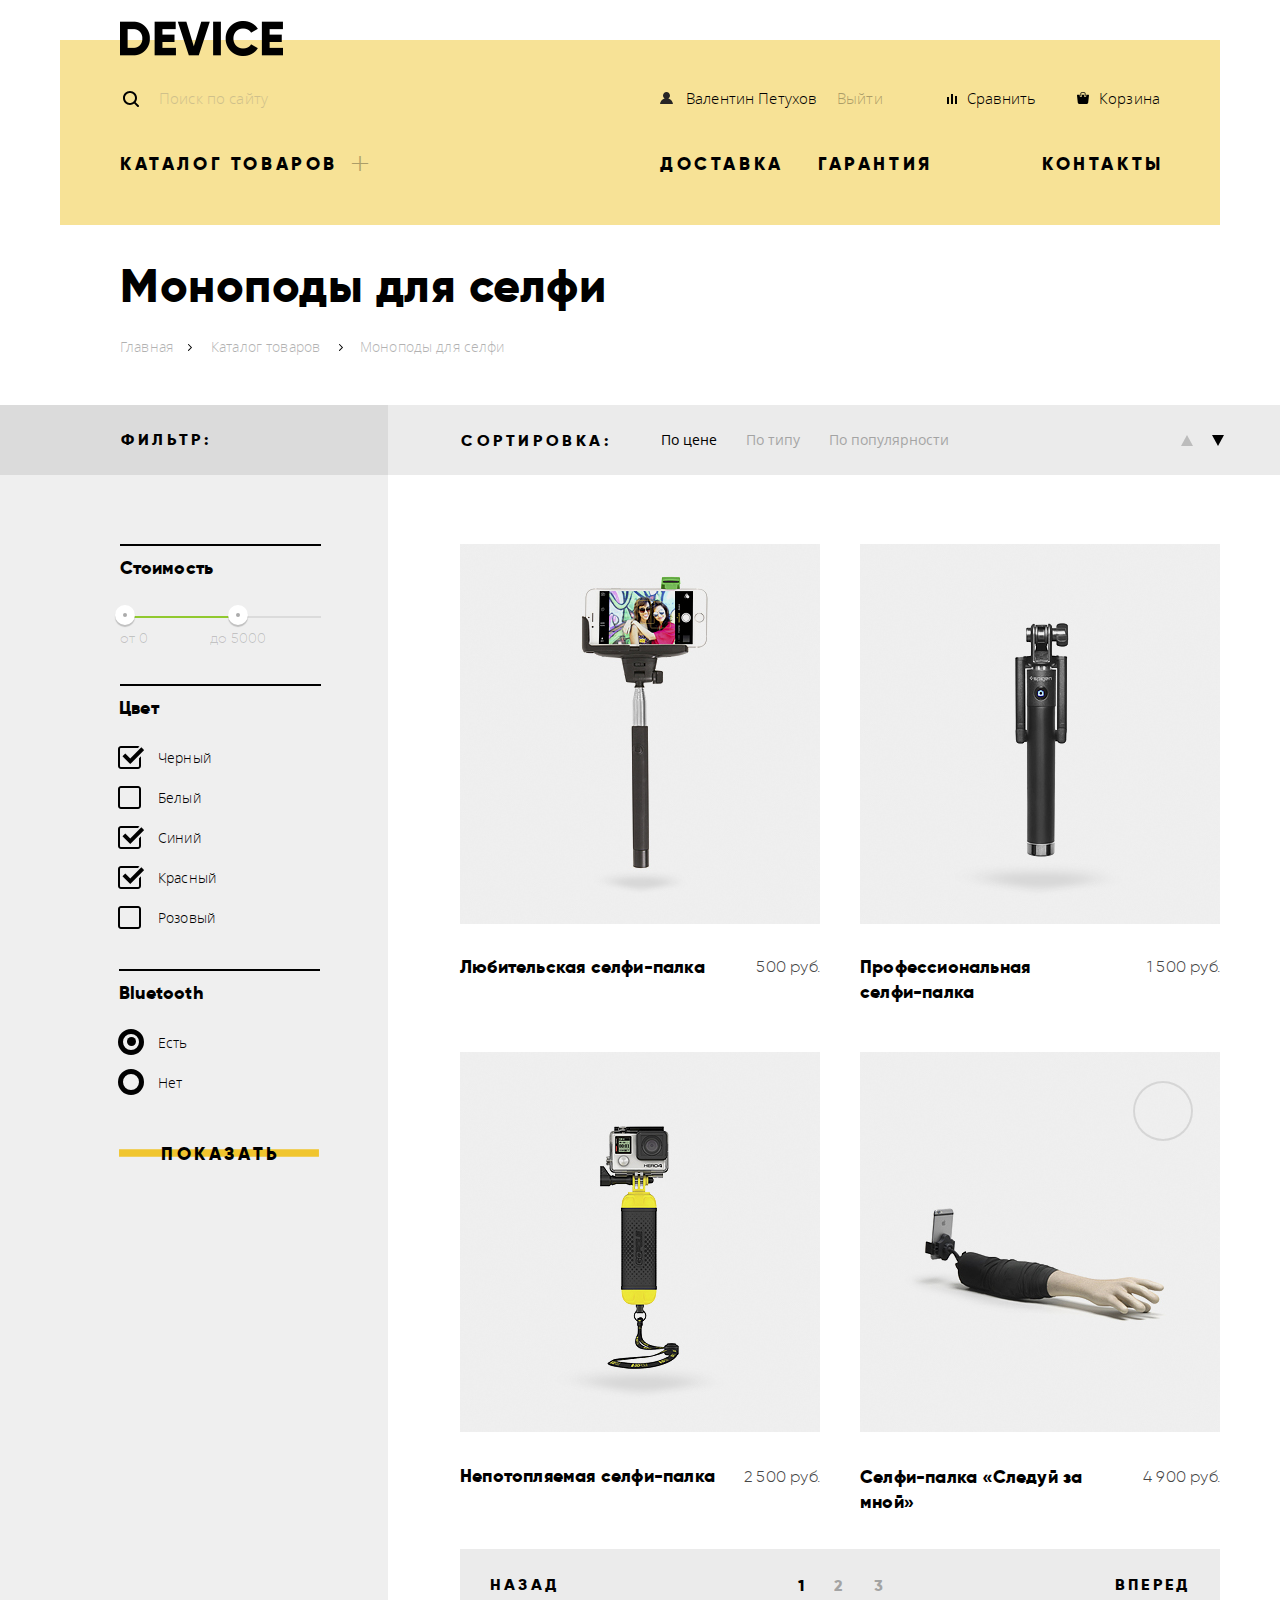
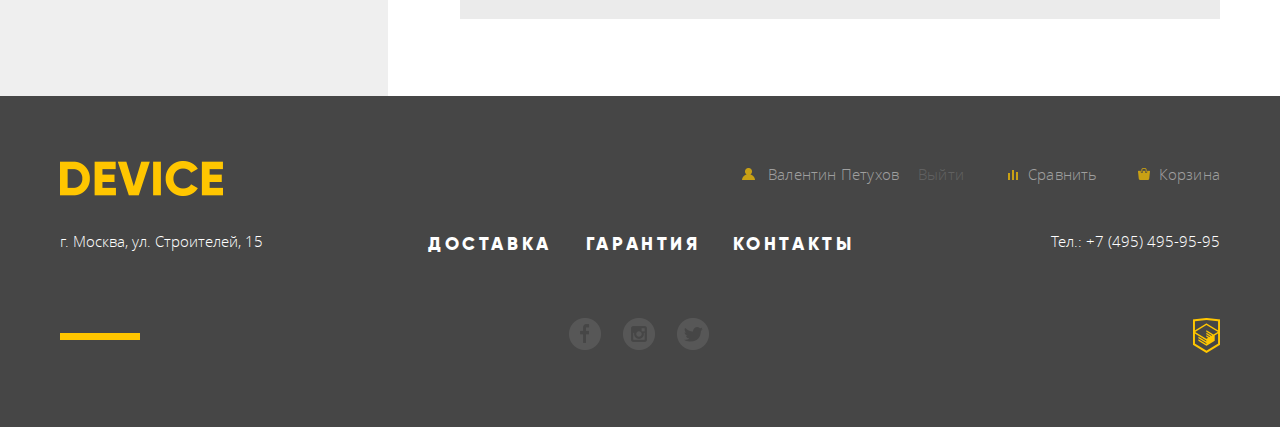
==== commit cee17502: "Правки 07,07" ====
--- a/catalog.html
+++ b/catalog.html
@@ -17,15 +17,15 @@
       <ul class="site-panel">
         <li>
           <form class="container-panel" method="get">
-            <img src="img/search.svg" width="16" height="16">
+            <img src="img/search.svg" width="16" height="16" alt="Поиск">
             <input name="seek" placeholder="Поиск по сайту" type="search">
             <button class="discover" type="submit"><span>Найти</span></button>
           </form> 
         </li>
-        <li class="panel-user"><img src="img/user.svg" width="13" height="12"><a href="#">Валентин Петухов</a></li>
+        <li class="panel-user"><img src="img/user.svg" width="13" height="12" alt="User"><a href="#">Валентин Петухов</a></li>
         <li class="exit"><a href="#">Выйти</a></li>
-        <li class="compare"><a href="#"><img src="img/compare.svg" width="10" height="10">Сравнить</a></li>
-        <li class="basket"><a href="#"><img src="img/cart.svg" width="12" height="12">Корзина</a></li>
+        <li class="compare"><a href="#"><img src="img/compare.svg" width="10" height="10" alt="Сравнить">Сравнить</a></li>
+        <li class="basket"><a href="#"><img src="img/cart.svg" width="12" height="12" alt="Корзина">Корзина</a></li>
       </ul>
       <ul class="site-navigation">
         <li class="product"><a href="catalog.html"><span>+</span>Каталог товаров</a>
@@ -55,14 +55,13 @@
     <div class="title-menu wrapper">
       <h1 class="page-title">Моноподы для селфи</h1>
       <ul class="breadcrumbs">
-        <li class="breadcrumbs-first"><img src="img/nav-arrow.svg" width="4" height="7"><a href="index.html"><p>Главная</p></a></li>
-        <li class="breadcrumbs-second"><img src="img/nav-arrow.svg" width="4" height="7"><a href="catalog.html"><p>Каталог товаров</p></a></li>
+        <li class="breadcrumbs-first"><img src="img/nav-arrow.svg" width="4" height="7" alt="Стрелка"><a href="index.html"><p>Главная</p></a></li>
+        <li class="breadcrumbs-second"><img src="img/nav-arrow.svg" width="4" height="7" alt="Стрелка"><a href="catalog.html"><p>Каталог товаров</p></a></li>
         <li class="breadcrumbs-current"><p>Моноподы для селфи</p></li>
       </ul>
     </div>
     <div class="cotalog-page">
       <section class="filters">
-      <!--  <h2 class="visually-hidden">Фильтр товаров</h2> Убирать совсем неправильно, а если оставить, от в каком виде?-->
         <div class="filters-title">
           <div class="title-filling">Фильтр:</div>
         </div>
@@ -137,11 +136,11 @@
         </form>
       </section>
       <section class="catalog">
-        <h2 class="visually-hidden">Список моноподов для селфи</h2><!--Позже скрыть-->
+        <h2 class="visually-hidden">Список моноподов для селфи</h2>
         <div class="right-section">
           <div class="collating">
             <form class="filter-sort" method="get" action="https://echo.htmlacademy.ru">
-              <legend class="sort">Сортировка:</legend>
+              <h3 class="sort">Сортировка:</h3>
               <ul class="filter-outer">
                 <li class="atprice"><a href="#">По цене</a></li>
                 <li class="bytype"><a href="#">По типу</a></li>
@@ -149,7 +148,6 @@
               </ul>
             </form>
             <form class="filter-arrow" method="get" action="https://echo.htmlacademy.ru">
-              <legend class="visually-hidden">Фильтр расположение больше или меньше</legend>
               <ul class="filter-separation">
                 <li class="more"><a href="#"></a></li>
                 <li class="less"><a href="#"></a></li>
@@ -164,12 +162,12 @@
                 <img src="img/item-1.jpg" width="360" height="380" alt="Любительская селфи-палка">
               </p>
               <div>
-                <h3><a href="#">Любительская селфи-палка</a></h3><!--Вернул ссылку)))-->
+                <h3 class="directory"><a href="#">Любительская селфи-палка</a></h3>
                 <p class="catalog-item-price">500 руб.</p>
               </div>
               <ul class="item-button">
-                <li><button class="item-button-basket" type="button"><span>В корзину</span></button></li>
-                <li><button class="item-button-contrast" type="button"><span>Добавить к сравнению</span></button></li>
+                <li><a class="item-button-basket" href="#"><span>В корзину</span></a></li>
+                <li><a class="item-button-contrast" href="#"><span>Добавить к сравнению</span></a></li>
               </ul><!--Всплывающее окно товара-->
             </li>
             <li class="professional">
@@ -177,12 +175,12 @@
                 <img src="img/item-2.jpg" width="360" height="380" alt="Профессиональная селфи-палка">
               </p>
               <div>
-                <h3><a href="#">Профессиональная <br> селфи-палка</a></h3>
+                <h3 class="directory"><a href="#">Профессиональная <br> селфи-палка</a></h3>
                 <p class="catalog-item-price">1 500 руб.</p>
               </div>
               <ul class="item-button">
-                <li><button class="item-button-basket" type="button"><span>В корзину</span></button></li>
-                <li><button class="item-button-contrast" type="button"><span>Добавить к сравнению</span></button></li>
+                <li><a class="item-button-basket" href="#"><span>В корзину</span></a></li>
+                <li><a class="item-button-contrast" href="#"><span>Добавить к сравнению</a></button></li>
               </ul><!--Всплывающее окно товара-->
             </li>
             <li class="unsinkable">
@@ -190,12 +188,12 @@
                 <img src="img/item-3.jpg" width="360" height="380" alt="Непотопляемая селфи-палка">
               </p>
               <div>
-                <h3><a href="#">Непотопляемая селфи-палка</a></h3>
+                <h3 class="directory"><a href="#">Непотопляемая селфи-палка</a></h3>
                 <p class="catalog-item-price">2 500 руб.</p>
               </div>
               <ul class="item-button">
-                <li><button class="item-button-basket" type="button"><span>В корзину</span></button></li>
-                <li><button class="item-button-contrast" type="button"><span>Добавить к сравнению</span></button></li>
+                <li><a class="item-button-basket" href="#"><span>В корзину</span></a></li>
+                <li><a class="item-button-contrast" href="#"><span>Добавить к сравнению</span></a></li>
               </ul><!--Всплывающее окно товара-->
             </li>
             <li class="follow">
@@ -203,12 +201,12 @@
                 <img src="img/item-4.jpg" width="360" height="380" alt="Селфи-палка «Следуй за мной»">
               </p>
               <div>
-                <h3><a href="#">Селфи-палка «Следуй за мной»</a></h3>
+                <h3 class="directory"><a href="#">Селфи-палка «Следуй за мной»</a></h3>
                 <p class="catalog-item-price">4 900 руб.</p>
               </div>
               <ul class="item-button">
-                <li><button class="item-button-basket" type="button"><span>В корзину</span></button></li>
-                <li><button class="item-button-contrast" type="button"><span>Добавить к сравнению</span></button></li>
+                <li><a class="item-button-basket" href="#"><span>В корзину</span></a></li>
+                <li><a class="item-button-contrast" href="#"><span>Добавить к сравнению</span></a></li>
               </ul><!--Всплывающее окно товара-->
             </li>
           </ul>
@@ -230,10 +228,10 @@
           <img src="img/logo-footer_.png" width="163" height="35" alt="Логотип DEVICE">
         </a>
         <ul class="footer-panel">
-          <li class="footer-user"><a href="#"><img src="img/user-footer_.png" width="13" height="12">Валентин Петухов</a></li>
+          <li class="footer-user"><a href="#"><img src="img/user-footer_.png" width="13" height="12" alt="User">Валентин Петухов</a></li>
           <li class="footer-exit"><a href="#">Выйти</a></li>
-          <li class="footer-compare"><a href="#"><img src="img/compare-footer_.png" width="10" height="10">Сравнить</a></li>
-          <li class="footer-basket"><a href="#"><img src="img/cart-footer_.png" width="12" height="12">Корзина</a></li>
+          <li class="footer-compare"><a href="#"><img src="img/compare-footer_.png" width="10" height="10" alt="Сравнить">Сравнить</a></li>
+          <li class="footer-basket"><a href="#"><img src="img/cart-footer_.png" width="12" height="12" alt="Корзина">Корзина</a></li>
         </ul>
       </div>
       <div class="footer-container">
--- a/css/style.css
+++ b/css/style.css
@@ -1,80 +1,36 @@
 @font-face {
-    font-family: 'Gilroy';
-    src: local('Gilroy Light'), local('Gilroy-Light'), url('../fonts/gilroylight.woff2') format('woff2'), url('../fonts/gilroylight.woff') format('woff');
-    font-weight: 300;
+    font-family: "gilroylight";
+    src: url("../fonts/gilroylight-webfont.woff2") format("woff2"),
+         url("../fonts/gilroylight-webfont.woff") format("woff");
+    font-weight: normal;
     font-style: normal;
 }
 @font-face {
-    font-family: 'Gilroy';
-    src: local('Gilroy ExtraBold'), local('Gilroy-ExtraBold'), url('../fonts/gilroyextrabold.woff2') format('woff2'), url('../fonts/gilroyextrabold.woff') format('woff');
-    font-weight: 800;
+    font-family: "gilroyextrabold";
+    src: url("../fonts/gilroyextrabold-webfont.woff2") format("woff2"),
+         url("../fonts/gilroyextrabold-webfont.woff") format("woff");
+    font-weight: normal;
     font-style: normal;
 }
 @font-face {
-    font-family: 'Open Sans';
-    src: local('Open Sans Light'), local('OpenSans-Light'), url('../fonts/opensanslight.woff2') format('woff2'), url('../fonts/opensanslight.woff') format('woff');
-    font-weight: 300;
+    font-family: "open_sansregular";
+    src: url("../fonts/opensans-regular-webfont.woff2") format("woff2"),
+         url("../fonts/opensans-regular-webfont.woff") format("woff");
+    font-weight: normal;
     font-style: normal;
 }
 @font-face {
-    font-family: 'Open Sans';
-    src: local('Open Sans Light Italic'), local('OpenSansLight-Italic'), url('../fonts/opensanslightitalic.woff2') format('woff2'), url('../fonts/opensanslightitalic.woff') format('woff');
-    font-weight: 300;
-    font-style: italic;
-}
-@font-face {
-    font-family: 'Open Sans';
-    src: local('Open Sans'), local('OpenSans'), url('../fonts/opensans.woff2') format('woff2'), url('../fonts/opensans.woff') format('woff');
-    font-weight: 400;
-    font-style: normal;
-}
-@font-face {
-    font-family: 'Open Sans';
-    src: local('Open Sans Italic'), local('OpenSans-Italic'), url('../fonts/opensansitalic.woff2') format('woff2'), url('../fonts/opensansitalic.woff') format('woff');
-    font-weight: 400;
-    font-style: italic;
-}
-@font-face {
-    font-family: 'Open Sans';
-    src: local('Open Sans Semibold'), local('OpenSans-Semibold'), url('../fonts/opensanssemibold.woff2') format('woff2'), url('../fonts/opensanssemibold.woff') format('woff');
-    font-weight: 600;
-    font-style: normal;
-}
-@font-face {
-    font-family: 'Open Sans';
-    src: local('Open Sans Semibold Italic'), local('OpenSans-SemiboldItalic'), url('../fonts/opensanssemibolditalic.woff2') format('woff2'), url('../fonts/opensanssemibolditalic.woff') format('woff');
-    font-weight: 600;
-    font-style: italic;
-}
-@font-face {
-    font-family: 'Open Sans';
-    src: local('Open Sans Bold'), local('OpenSans-Bold'), url('../fonts/opensansbold.woff2') format('woff2'), url('../fonts/opensansbold.woff') format('woff');
-    font-weight: 700;
-    font-style: normal;
-}
-@font-face {
-    font-family: 'Open Sans';
-    src: local('Open Sans Bold Italic'), local('OpenSans-BoldItalic'), url('../fonts/opensansbolditalic.woff2') format('woff2'), url('../fonts/opensansbolditalic.woff') format('woff');
-    font-weight: 700;
-    font-style: italic;
-}
-@font-face {
-    font-family: 'Open Sans';
-    src: local('Open Sans Extrabold'), local('OpenSans-Extrabold'), url('../fonts/opensansextrabold.woff2') format('woff2'), url('../fonts/opensansextrabold.woff') format('woff');
-    font-weight: 800;
-    font-style: normal;
-}
-@font-face {
-    font-family: 'Open Sans';
-    src: local('Open Sans Extrabold Italic'), local('OpenSans-ExtraboldItalic'), url('../fonts/opensansextrabolditalic.woff2') format('woff2'), url('../fonts/opensansextrabolditalic.woff') format('woff');
-    font-weight: 800;
-    font-style: italic;
+    font-family: "open_sanslight";
+    src: url("../fonts/opensans-light-webfont.woff2") format("woff2"),
+         url("../fonts/opensans-light-webfont.woff") format("woff");
+    font-weight: normal;
+    font-style: normal;
 }
 body {
     margin: 0;
     padding: 0;
   
-    font-family: "Open Sans", Arial, sans-serif;
+    font-family: "open_sanslight", Arial, sans-serif;
     font-size: 15px;
     line-height: 30px;
     font-weight: 300;
@@ -149,7 +105,7 @@
     padding-top: 10px;
 } 
 .main-navigation a {
-    font-family: "Gilroy", Arial, sans-serif;
+    font-family: "gilroyextrabold", Arial, sans-serif;
     font-size: 18px;
     line-height: 24px;
     font-weight: 800;
@@ -189,7 +145,7 @@
     min-height: 44px;
     border: none;
     background: #f7e296;
-    font-family: "Open Sans", Arial, sans-serif;
+    font-family: "open_sanslight", Arial, sans-serif;
     font-size: 15px;
     font-weight: 300;
     font-style: normal;
@@ -224,7 +180,7 @@
 .container-panel input#search{
     background: #f7e296;
     border: none;
-    font-family: "Open Sans", Arial, sans-serif;
+    font-family: "open_sanslight", Arial, sans-serif;
     font-size: 15px;
     font-weight: 300;
     font-style: normal;
@@ -236,7 +192,7 @@
 }
 .discover {
     display: none;
-    font-family: "Open Sans", Arial, sans-serif;
+    font-family: "open_sanslight", Arial, sans-serif;
     font-size: 15px;
     font-weight: 300;
     font-style: normal;
@@ -341,7 +297,7 @@
     top: 19px;
 }
 .site-panel a {
-    font-family: "Open Sans", Arial, sans-serif;
+    font-family: "open_sanslight", Arial, sans-serif;
     font-size: 15px;
     line-height: 30px;
     font-weight: 300;
@@ -382,7 +338,7 @@
     display:inherit;
 }
 .product span{
-    font-family: "Open Sans", Arial, sans-serif;
+    font-family: "open_sanslight", Arial, sans-serif;
     font-size: 35px;
     font-weight: 300;
     color: #000000;
@@ -437,7 +393,7 @@
 .submenu-cameras a,
 .submenu-watch a,
 .submenu-quadcopters a {
-    font-family: "Open Sans", Arial, sans-serif;
+    font-family: "open_sanslight", Arial, sans-serif;
     font-size: 15px;
     line-height: 36px;
     font-weight: 300;
@@ -485,7 +441,7 @@
     padding-top: 84px;
 }
 .slider-item h3 {
-    font-family: "Gilroy", Arial, sans-serif;
+    font-family: "gilroyextrabold", Arial, sans-serif;
     font-size: 47px;
     font-weight: 800;
     font-style: normal;
@@ -494,12 +450,20 @@
     letter-spacing: 0.7px;
     text-align: left;
     color: #000000;
-    max-width: 510px;
     margin: 0;
     margin-left: 599px;
 }
+.slide1-title {
+    max-width: 400px;
+}
+.slide2-title {
+    max-width: 260px;
+}
+.slide3-title {
+    max-width: 505px;
+}
 .slider-item p {
-    font-family: "Open Sans", Arial, sans-serif;
+    font-family: "open_sanslight", Arial, sans-serif;
     font-size: 15px;
     font-weight: 300;
     font-style: normal;
@@ -508,16 +472,21 @@
     letter-spacing: 0.18px;
     text-align: left;
     color: #464646;
-    max-width: 485px;
     margin: 0;
     margin-left: 599px;
     padding-top: 20px;
     padding-bottom: 50px;
 }
+.slide2-paragraph {
+    max-width: 460px;
+}
+.slide3-paragraph {
+    max-width: 460px;
+}
 .slider-button {
     display: block;
     box-sizing: border-box;
-    font-family: "Gilroy", Arial, sans-serif;
+    font-family: "gilroyextrabold", Arial, sans-serif;
     font-size: 18px;
     font-weight: 800;
     font-style: normal;
@@ -551,7 +520,7 @@
 }
 .table-values {
     list-style: none;
-    font-family: "Gilroy", Arial, sans-serif;
+    font-family: "gilroylight", Arial, sans-serif;
     font-size: 36px;
     font-weight: 300;
     font-style: normal;
@@ -574,7 +543,7 @@
     padding-left: 43px;
 }
 .table-labels th {
-    font-family: "Open Sans", Arial, sans-serif;
+    font-family: "open_sanslight", Arial, sans-serif;
     font-size: 13px;
     font-weight: 300;
     font-style: normal;
@@ -661,7 +630,7 @@
     background: #f7e296;
 }
 .icon-menu h2 {
-    font-family: "Gilroy", Arial, sans-serif;
+    font-family: "gilroyextrabold", Arial, sans-serif;
     font-size: 18px;
     font-weight: 800;
     font-style: normal;
@@ -762,7 +731,7 @@
     display: flex;
     position: relative;
     flex-direction: column;
-    font-family: "Gilroy", Arial, sans-serif;
+    font-family: "gilroyextrabold", Arial, sans-serif;
     font-size: 18px;
     font-weight: 800;
     font-style: normal;
@@ -810,7 +779,7 @@
     padding-left: 20px;
 }
 .roster-item h2 {
-    font-family: "Gilroy", Arial, sans-serif;
+    font-family: "gilroyextrabold", Arial, sans-serif;
     font-size: 47px;
     font-weight: 800;
     font-style: normal;
@@ -822,7 +791,7 @@
     margin: 0;
 }
 .roster-item p {
-    font-family: "Open Sans", Arial, sans-serif;
+    font-family: "open_sanslight", Arial, sans-serif;
     font-size: 15px;
     font-weight: 300;
     font-style: normal;
@@ -831,7 +800,13 @@
     letter-spacing: 0.25px;
     text-align: left;
     color: #464646;
-    padding-top: 16px;
+    padding-top: 16px; 
+}
+.roster-paragraph2 {
+    max-width: 460px;
+}
+.roster-paragraph3 {
+    max-width: 430px;
 }
 .amenities-roster {
     display: flex;
@@ -958,8 +933,18 @@
     background: #000000;
 }
 .about-us p {
+    font-family: "open_sanslight", Arial, sans-serif;
+    font-size: 15px;
+    font-weight: 300;
+    font-style: normal;
+    font-stretch: normal;
+    line-height: 2;
+    letter-spacing: normal;
+    text-align: left;
+    color: #464646;
     padding-top: 3px;
     padding-bottom: 12px;
+    width: 470px;
 }
 .exposure {
     margin: 0;
@@ -991,7 +976,7 @@
     min-height: 40px;
     padding-top: 17px;
     padding-left: 42px;
-    background: url("../img/Layer 7 copy 4.png") no-repeat; 
+    background: url("../img/layer4.png") no-repeat; 
     background-position: 0px 24px;
 }
 
@@ -1004,7 +989,7 @@
 }
 .about-us h2,
 .exposure h2 {
-    font-family: "Gilroy", Arial, sans-serif;
+    font-family: "gilroyextrabold", Arial, sans-serif;
     font-size: 47px;
     line-height: 48px;
     font-weight: 800;
@@ -1021,7 +1006,7 @@
     padding-top: 39px;
 }
 .transport-company li { 
-    font-family: "Gilroy", Arial, sans-serif;
+    font-family: "gilroyextrabold", Arial, sans-serif;
     font-size: 16px;
     line-height: 40px;
     font-weight: 800;
@@ -1049,7 +1034,7 @@
     min-height: 40px;
     padding-top: 17px;
     padding-left: 23px;
-    background: url("../img/Layer 7 copy 4.png") no-repeat; 
+    background: url("../img/layer4.png") no-repeat; 
     background-position: 0px 24px;
 }
 .detailed a:hover,
@@ -1060,7 +1045,7 @@
     opacity: 0.3; 
 }
 .button {
-    font-family: "Gilroy", Arial, sans-serif;
+    font-family: "gilroyextrabold", Arial, sans-serif;
     font-size: 18px;
     font-weight: 800;
     line-height: 1.33;
@@ -1072,7 +1057,7 @@
     padding-top: 38px;
 }
 .page-title {
-    font-family: "Gilroy", Arial, sans-serif;
+    font-family: "gilroyextrabold", Arial, sans-serif;
     font-size: 47px;
     font-weight: 800;
     line-height: 48px;
@@ -1086,7 +1071,7 @@
 }
 .breadcrumbs p,
 .breadcrumbs-current p {
-    font-family: "Open Sans", Arial, sans-serif;
+    font-family: "open_sanslight", Arial, sans-serif;
     font-size: 14px;
     font-weight: 300;
     line-height: 24px;
@@ -1146,7 +1131,7 @@
     padding-left: 79px;
     margin-left: auto;
     width: 346px;
-    font-family: "Gilroy", Arial, sans-serif;
+    font-family: "gilroyextrabold", Arial, sans-serif;
     font-size: 16px;
     font-weight: 800;
     line-height: 1.5;
@@ -1167,7 +1152,7 @@
 }
 .cost-filling {
     margin-top: 11px;
-    font-family: "Gilroy", Arial, sans-serif;
+    font-family: "gilroyextrabold", Arial, sans-serif;
     font-size: 18px;
     font-weight: 800;
     line-height: 1.33;
@@ -1212,7 +1197,7 @@
 .price-controls {
     display: flex;
     padding-top: 9px;
-    font-family: "Gilroy", Arial, sans-serif;
+    font-family: "gilroylight", Arial, sans-serif;
     font-size: 14px;
     font-weight: 300;
     font-style: normal;
@@ -1369,8 +1354,9 @@
     box-sizing: border-box;
 }
 .sort {
+    margin: 0;
     padding-top: 5px;
-    font-family: "Gilroy", Arial, sans-serif;
+    font-family: "gilroyextrabold", Arial, sans-serif;
     font-size: 16px;
     font-weight: 800;
     line-height: 1.5;
@@ -1388,7 +1374,7 @@
     display: flex;
 }
 .filter-outer a {
-    font-family: "Open Sans", Arial, sans-serif;
+    font-family: "open_sansregular", Arial, sans-serif;
     font-size: 14px;
     font-weight: normal;
     font-style: normal;
@@ -1490,7 +1476,7 @@
     width: 260px;
     margin: 0;
     padding: 0;
-    font-family: "Gilroy", Arial, sans-serif;
+    font-family: "gilroyextrabold", Arial, sans-serif;
     font-size: 18px;
     font-weight: 800;
     font-style: normal;
@@ -1551,7 +1537,6 @@
     padding: 0;
     background-color: rgba(238, 238, 238, 0.7);
     z-index: 1;
-   
     display: none;
 }
 .catalog-list .amateur::after,
@@ -1566,7 +1551,7 @@
     height: 56px;
     border: rgba(0, 0, 0, 0.1) solid 2px;
     border-radius: 50%;
-    background: url("../img/NEW.png") no-repeat 13px 22px;
+    background: url("../img/new.png") no-repeat 13px 22px;
     z-index: 5;
 }
 .catalog-list .amateur::after,
@@ -1591,6 +1576,11 @@
     background: url("../img/item-button-basket.png") no-repeat; 
     background-position: 0px 15px;
 }
+.item-button-basket span {
+    display: block;
+    padding-top: 9px;
+    padding-left: 3px;
+}
 .item-button-basket:hover,
 .item-button-basket:focus {
     background-color: #f0c52e;  
@@ -1606,7 +1596,12 @@
     margin-top: 4px;
     margin-left: auto;
     margin-right: auto;
-    background: #eeeeee;
+    background: transparent;
+}
+.item-button-contrast span {
+    display: block;
+    padding-top: 3px;
+    padding-left: 30px;
 }
 .item-button-contrast:hover span,
 .item-button-contrasts:focus span {
@@ -1688,7 +1683,7 @@
 }
 .bluetooth,
 .colors {
-    font-family: "Gilroy", Arial, sans-serif;
+    font-family: "gilroyextrabold", Arial, sans-serif;
     font-size: 18px;
     font-weight: 800;
     line-height: 24px;
@@ -1698,7 +1693,7 @@
 }
 .filter-colors span, 
 .filter-bluetooth span {
-    font-family: "Open Sans", Arial, sans-serif;
+    font-family: "open_sanslight", Arial, sans-serif;
     font-size: 14px;
     font-weight: 300;
     line-height: 40px;
@@ -1707,14 +1702,14 @@
     list-style: none;
 }
 .filter-button {
-    font-family: "Gilroy", Arial, sans-serif;
+    font-family: "gilroyextrabold", Arial, sans-serif;
     font-size: 18px;
     font-weight: 800;
     letter-spacing: 3.6px;
     color: #000000;
 }
-.catalog-list a {
-    font-family: "Gilroy", Arial, sans-serif;
+.directory a {
+    font-family: "gilroyextrabold", Arial, sans-serif;
     font-size: 18px;
     font-weight: 800;
     line-height: 24px;
@@ -1728,7 +1723,7 @@
     padding: 0;
 }
 .catalog-item-price {
-    font-family: "Gilroy", Arial, sans-serif;
+    font-family: "gilroylight", Arial, sans-serif;
     font-size: 16px;
     font-weight: 300;
     line-height: 1.5;
@@ -1736,7 +1731,7 @@
     color: #464646;
 }
 .item-button-basket {
-    font-family: "Gilroy", Arial, sans-serif;
+    font-family: "gilroyextrabold", Arial, sans-serif;
     font-size: 18px;
     font-weight: 800;
     line-height: 24px;
@@ -1747,7 +1742,7 @@
     font-stretch: normal
 }
 .item-button-contrast {
-    font-family: "Open Sans", Arial, sans-serif;
+    font-family: "open_sanslight", Arial, sans-serif;
     font-size: 13px;
     font-weight: 300;
     line-height: 36px;
@@ -1755,7 +1750,7 @@
     color: rgba(0, 0, 0, 0.5);
 }
 .pagination-item a {
-    font-family: "Gilroy", Arial, sans-serif;
+    font-family: "gilroyextrabold", Arial, sans-serif;
     font-size: 16px;
     font-weight: 800;
     line-height: 24px;
@@ -1883,7 +1878,7 @@
 }
 .footer-panel a {
     opacity: 0.7;
-    font-family: "Open Sans", Arial, sans-serif;
+    font-family: "open_sanslight", Arial, sans-serif;
     font-size: 15px;
     font-weight: 300;
     line-height: 2.4;
@@ -1896,7 +1891,7 @@
     color: rgba(255, 255, 255, 0.3);
 }
 .footer-navigation a {
-    font-family: "Gilroy", Arial, sans-serif;
+    font-family: "gilroyextrabold", Arial, sans-serif;
     font-size: 18px;
     font-weight: 800;
     line-height: 1.33;
@@ -1939,7 +1934,7 @@
 }
 .adress,
 .telephone {
-    font-family: "Open Sans", Arial, sans-serif;
+    font-family: "open_sanslight", Arial, sans-serif;
     font-size: 15px;
     font-weight: 300;
     line-height: 30px;
@@ -1958,7 +1953,7 @@
 }
 
 .feedback span {
-    font-family: "Gilroy", Arial, sans-serif;
+    font-family: "gilroyextrabold", Arial, sans-serif;
     font-size: 18px;
     font-weight: 800;
     line-height: 1.33;
@@ -1970,7 +1965,7 @@
 .feedback textarea,
 .feedback input {
     box-sizing: border-box;
-    font-family: "Open Sans", Arial, sans-serif;
+    font-family: "open_sansregular", Arial, sans-serif;
     font-size: 14px;
     line-height: 1.29;
     font-weight: normal;
@@ -2004,7 +1999,7 @@
 }
 .feedback-button {
     display: block;
-    font-family: "Gilroy", Arial, sans-serif;
+    font-family: "gilroyextrabold", Arial, sans-serif;
     font-size: 18px;
     font-weight: 800;
     line-height: 24px;
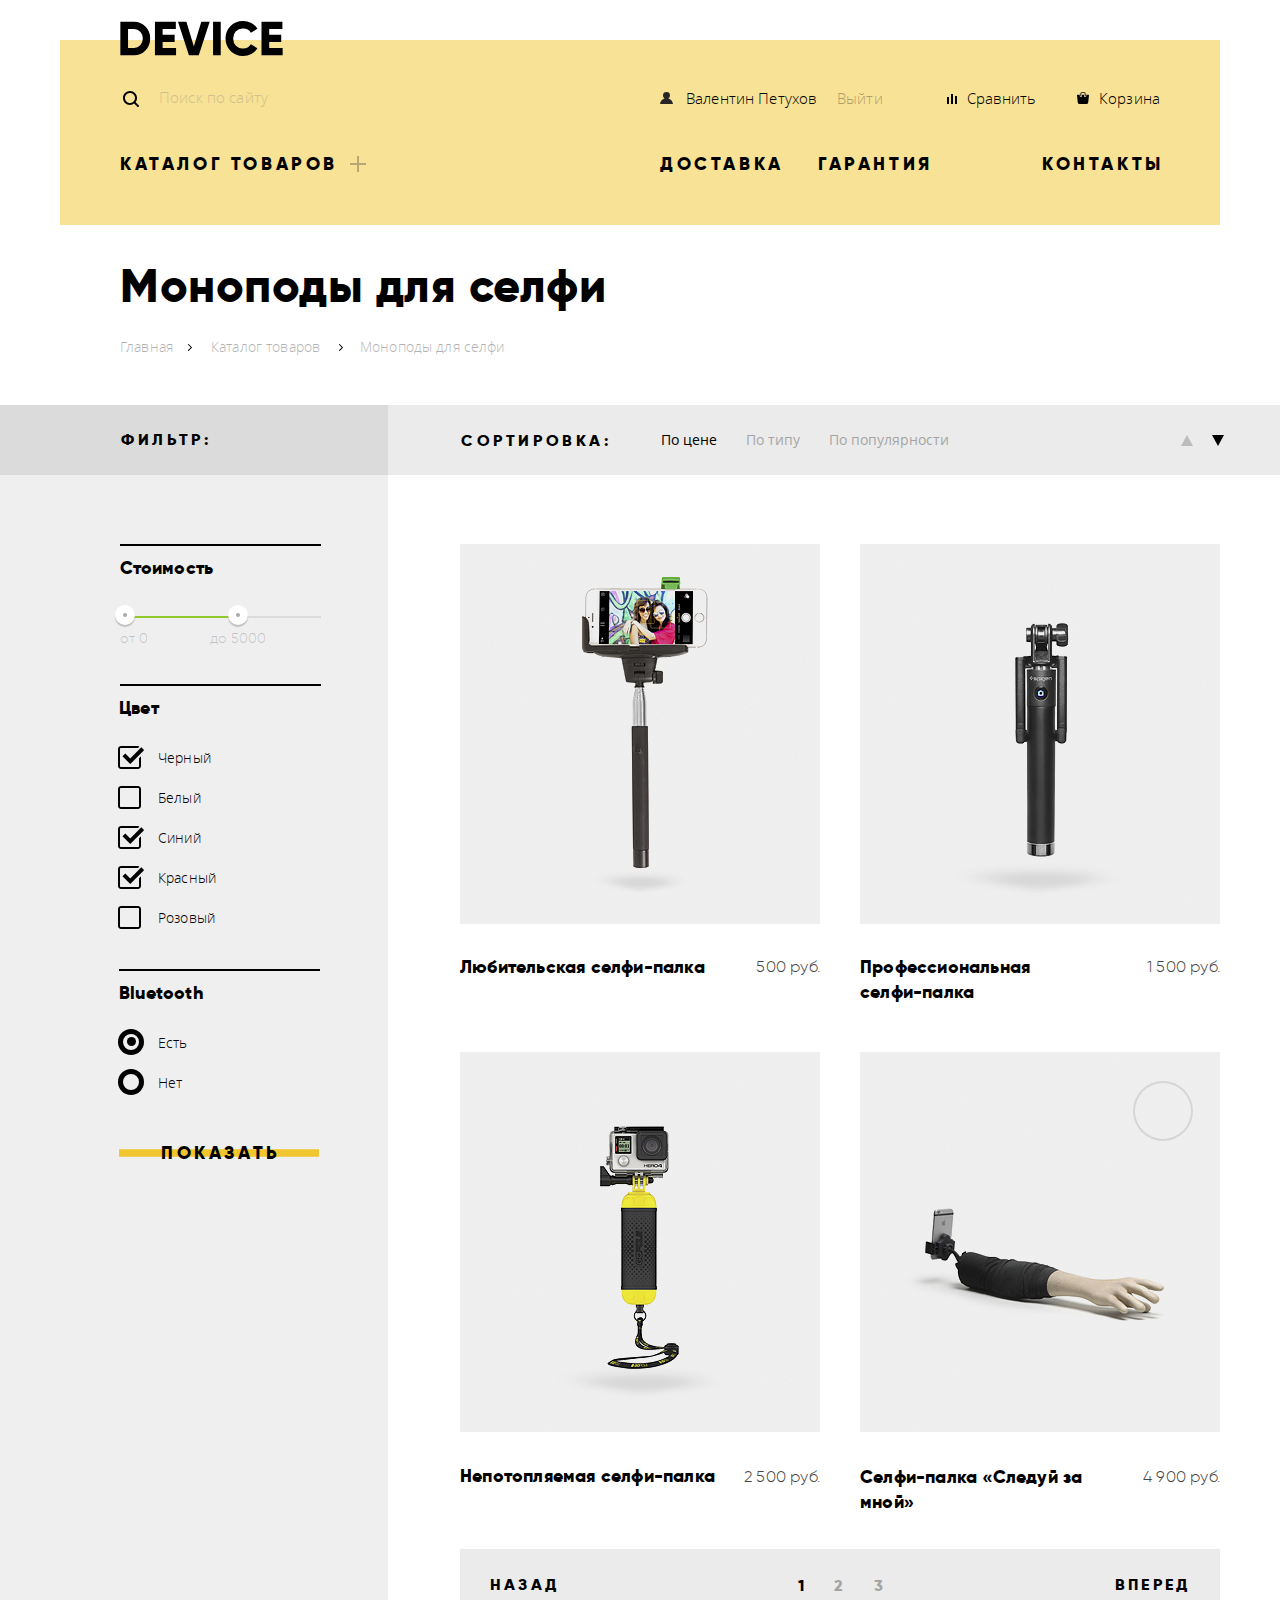
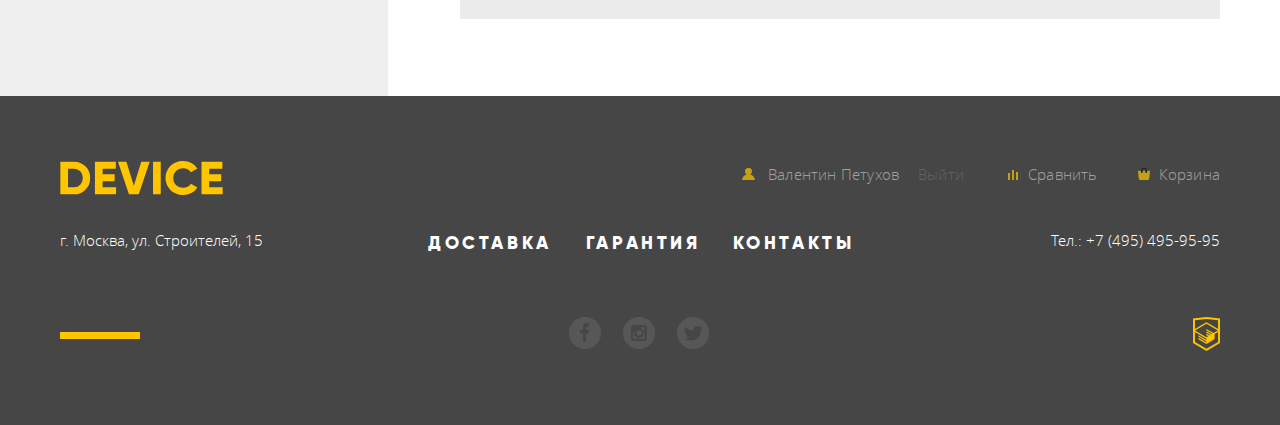
==== commit f06a8639: "08.07 0.57" ====
--- a/catalog.html
+++ b/catalog.html
@@ -1,252 +1,287 @@
 <!DOCTYPE html>
 <html lang="ru">
-  <head>
+
+<head>
     <meta charset="utf-8">
     <title>HTML Academy: Девайс</title>
     <link href="css/normalize.css" rel="stylesheet">
     <link href="css/style.css" rel="stylesheet">
-  </head>
-  <body>
-  <header class="main-header wrapper">
-    <div class="container-logo">
-      <a class="header-logo" href="index.html">
-        <img src="img/logo.png" width="163" height="35" alt="Логотип DEVICE">
-      </a>
-    </div>
-    <nav class="main-navigation">
-      <ul class="site-panel">
-        <li>
-          <form class="container-panel" method="get">
-            <img src="img/search.svg" width="16" height="16" alt="Поиск">
-            <input name="seek" placeholder="Поиск по сайту" type="search">
-            <button class="discover" type="submit"><span>Найти</span></button>
-          </form> 
-        </li>
-        <li class="panel-user"><img src="img/user.svg" width="13" height="12" alt="User"><a href="#">Валентин Петухов</a></li>
-        <li class="exit"><a href="#">Выйти</a></li>
-        <li class="compare"><a href="#"><img src="img/compare.svg" width="10" height="10" alt="Сравнить">Сравнить</a></li>
-        <li class="basket"><a href="#"><img src="img/cart.svg" width="12" height="12" alt="Корзина">Корзина</a></li>
-      </ul>
-      <ul class="site-navigation">
-        <li class="product"><a href="catalog.html"><span>+</span>Каталог товаров</a>
-          <div class="submenu">
-            <ul class="submenu-cameras">
-              <li><a href=#>Виртуальная реальность</a></li>
-              <li><a href="catalog.html">Моноподы для селфи</a></li>
-              <li><a href=#>Экшн-камеры</a></li>
+</head>
+
+<body>
+    <header class="main-header wrapper">
+        <div class="container-logo">
+            <a class="header-logo" href="index.html">
+                <img src="img/logo-device.svg" width="163" height="35" alt="Логотип DEVICE">
+            </a>
+        </div>
+        <nav class="main-navigation">
+            <ul class="site-panel">
+                <li>
+                    <form class="container-panel" method="get">
+                        <img src="img/search.svg" width="16" height="16" alt="Поиск">
+                        <input name="seek" placeholder="Поиск по сайту" type="search">
+                        <button class="discover" type="submit"><span>Найти</span></button>
+                    </form>
+                </li>
+                <li class="panel-user">
+                    <a href="#"><img src="img/user.svg" width="13" height="12" alt="User">Валентин Петухов</a>
+                </li>
+                <li class="exit"><a href="#">Выйти</a></li>
+                <li class="compare">
+                    <a href="#"><img src="img/compare.svg" width="10" height="10" alt="Сравнить">Сравнить</a>
+                </li>
+                <li class="basket">
+                    <a href="#"><img src="img/cart.svg" width="12" height="12" alt="Корзина">Корзина</a>
+                </li>
             </ul>
-            <ul class="submenu-watch">
-              <li><a href=#>Фитнес браслеты</a></li>
-              <li><a href=#>Умные часы</a></li>
+            <ul class="site-navigation">
+                <li class="product">
+                    <a href="catalog.html"><img src="img/plus.svg" width="16" height="16" alt="Плюс">Каталог товаров</a>
+                    <div class="submenu">
+                        <ul class="submenu-cameras">
+                            <li><a href=#>Виртуальная реальность</a></li>
+                            <li><a href="catalog.html">Моноподы для селфи</a></li>
+                            <li><a href=#>Экшн-камеры</a></li>
+                        </ul>
+                        <ul class="submenu-watch">
+                            <li><a href=#>Фитнес браслеты</a></li>
+                            <li><a href=#>Умные часы</a></li>
+                        </ul>
+                        <ul class="submenu-quadcopters">
+                            <li><a href=#>Квадрокоптеры</a></li>
+                        </ul>
+                    </div>
+                </li>
+                <!--Здесь выпадающее меню при наведении,
+            погуглил нашел, что можно сделать с помощью списков и CSS-->
+                <li class="shipping"><a href="#">Доставка</a></li>
+                <li class="guarantee"><a href="#">Гарантия</a></li>
+                <li class="contacts"><a href="#">Контакты</a></li>
             </ul>
-            <ul class="submenu-quadcopters">
-              <li><a href=#>Квадрокоптеры</a></li>
+        </nav>
+    </header>
+    <main class="goods">
+        <div class="title-menu wrapper">
+            <h1 class="page-title">Моноподы для селфи</h1>
+            <ul class="breadcrumbs">
+                <li class="breadcrumbs-first"><img src="img/nav-arrow.svg" width="4" height="7" alt="Стрелка">
+                    <a href="index.html">
+                        <p>Главная</p>
+                    </a>
+                </li>
+                <li class="breadcrumbs-second"><img src="img/nav-arrow.svg" width="4" height="7" alt="Стрелка">
+                    <a href="catalog.html">
+                        <p>Каталог товаров</p>
+                    </a>
+                </li>
+                <li class="breadcrumbs-current">
+                    <p>Моноподы для селфи</p>
+                </li>
             </ul>
-          </div>
-        </li><!--Здесь выпадающее меню при наведении,
-            погуглил нашел, что можно сделать с помощью списков и CSS-->
-        <li class="shipping"><a href="#">Доставка</a></li>
-        <li class="guarantee"><a href="#">Гарантия</a></li>
-        <li class="contacts"><a href="#">Контакты</a></li>
-      </ul>
-    </nav>
-  </header>
-  <main class="goods">
-    <div class="title-menu wrapper">
-      <h1 class="page-title">Моноподы для селфи</h1>
-      <ul class="breadcrumbs">
-        <li class="breadcrumbs-first"><img src="img/nav-arrow.svg" width="4" height="7" alt="Стрелка"><a href="index.html"><p>Главная</p></a></li>
-        <li class="breadcrumbs-second"><img src="img/nav-arrow.svg" width="4" height="7" alt="Стрелка"><a href="catalog.html"><p>Каталог товаров</p></a></li>
-        <li class="breadcrumbs-current"><p>Моноподы для селфи</p></li>
-      </ul>
-    </div>
-    <div class="cotalog-page">
-      <section class="filters">
-        <div class="filters-title">
-          <div class="title-filling">Фильтр:</div>
         </div>
-        <div class="filters-cost">
-          <div class="cost-filling">Стоимость</div>
-          <div class="range-controls">
-            <div class="scale">
-              <div class="bar"></div>
-            </div>
-            <div class="range-toggle range-toggle-min"></div>
-            <div class="range-toggle range-toggle-max"></div>
-          </div> 
-          <div class="price-controls">
-            <div class="min-price">от 0</div>
-            <div class="max-price">до 5000</div>
-          </div>
-        </div>
-        <form class="filter-side" method="get" action="https://echo.htmlacademy.ru">
-          <fieldset>
-            <legend class="colors">Цвет</legend>
-            <ul class="filter-colors">
-              <li>
-                <label>
+        <div class="cotalog-page">
+            <section class="filters">
+                <div class="filters-title">
+                    <div class="title-filling">Фильтр:</div>
+                </div>
+                <div class="filters-cost">
+                    <div class="cost-filling">Стоимость</div>
+                    <div class="range-controls">
+                        <div class="scale">
+                            <div class="bar"></div>
+                        </div>
+                        <div class="range-toggle range-toggle-min"></div>
+                        <div class="range-toggle range-toggle-max"></div>
+                    </div>
+                    <div class="price-controls">
+                        <div class="min-price">от 0</div>
+                        <div class="max-price">до 5000</div>
+                    </div>
+                </div>
+                <form class="filter-side" method="get" action="https://echo.htmlacademy.ru">
+                    <fieldset>
+                        <legend class="colors">Цвет</legend>
+                        <ul class="filter-colors">
+                            <li>
+                                <label>
                   <input class="visually-hidden filter-checkbox" type="checkbox" name="black" checked>
                   <span>Черный</span>
                 </label>
-              </li>
-              <li>
-                <label>
+                            </li>
+                            <li>
+                                <label>
                   <input class="visually-hidden filter-checkbox" type="checkbox" name="white">
                   <span>Белый</span>
                 </label>
-              </li>
-              <li>
-                <label>
+                            </li>
+                            <li>
+                                <label>
                   <input class="visually-hidden filter-checkbox" type="checkbox" name="blue" checked>
                   <span>Синий</span>
                 </label>
-              </li>
-              <li>
-                <label>
+                            </li>
+                            <li>
+                                <label>
                   <input class="visually-hidden filter-checkbox" type="checkbox" name="red" checked>
                   <span>Красный</span>
                 </label>
-              </li>
-              <li>
-                <label>
+                            </li>
+                            <li>
+                                <label>
                   <input class="visually-hidden filter-checkbox" type="checkbox" name="pink">
                   <span>Розовый</span>
                 </label>
-              </li>
-            </ul>
-          </fieldset>
-          <fieldset>
-            <legend class="bluetooth">Bluetooth</legend>
-            <ul class="filter-bluetooth">
-              <li>
-                <label>
+                            </li>
+                        </ul>
+                    </fieldset>
+                    <fieldset>
+                        <legend class="bluetooth">Bluetooth</legend>
+                        <ul class="filter-bluetooth">
+                            <li>
+                                <label>
                   <input class="visually-hidden filter-radio" type="radio" name="bluetooth" value="yes" checked>
                   <span>Есть</span>
                 </label>
-              </li>
-              <li>
-                <label>
+                            </li>
+                            <li>
+                                <label>
                   <input class="visually-hidden filter-radio" type="radio" name="bluetooth" value="no">
                   <span>Нет</span>
                 </label>
-              </li>
-            </ul>
-          </fieldset>
-          <button type="submit" class="filter-button"> <span>Показать</span></button>  
-        </form>
-      </section>
-      <section class="catalog">
-        <h2 class="visually-hidden">Список моноподов для селфи</h2>
-        <div class="right-section">
-          <div class="collating">
-            <form class="filter-sort" method="get" action="https://echo.htmlacademy.ru">
-              <h3 class="sort">Сортировка:</h3>
-              <ul class="filter-outer">
-                <li class="atprice"><a href="#">По цене</a></li>
-                <li class="bytype"><a href="#">По типу</a></li>
-                <li class="popularity"><a href="#">По популярности</a></li>
-              </ul>
-            </form>
-            <form class="filter-arrow" method="get" action="https://echo.htmlacademy.ru">
-              <ul class="filter-separation">
-                <li class="more"><a href="#"></a></li>
-                <li class="less"><a href="#"></a></li>
-              </ul>
-            </form>
-          </div>
+                            </li>
+                        </ul>
+                    </fieldset>
+                    <button type="submit" class="filter-button"> <span>Показать</span></button>
+                </form>
+            </section>
+            <section class="catalog">
+                <h2 class="visually-hidden">Список моноподов для селфи</h2>
+                <div class="right-section">
+                    <div class="collating">
+                        <form class="filter-sort" method="get" action="https://echo.htmlacademy.ru">
+                            <h3 class="sort">Сортировка:</h3>
+                            <ul class="filter-outer">
+                                <li class="atprice"><a href="#">По цене</a></li>
+                                <li class="bytype"><a href="#">По типу</a></li>
+                                <li class="popularity"><a href="#">По популярности</a></li>
+                            </ul>
+                        </form>
+                        <form class="filter-arrow" method="get" action="https://echo.htmlacademy.ru">
+                            <ul class="filter-separation">
+                                <li class="more">
+                                    <a href="#" aria-label="Сортировка вверх"></a>
+                                </li>
+                                <li class="less">
+                                    <a href="#" aria-label="Сортировка вниз"></a>
+                                </li>
+                            </ul>
+                        </form>
+                    </div>
+                </div>
+                <div class="item-list">
+                    <ul class="catalog-list">
+                        <li class="amateur">
+                            <p class="catalog-item-image">
+                                <img src="img/item-1.jpg" width="360" height="380" alt="Любительская селфи-палка">
+                            </p>
+                            <div>
+                                <h3 class="directory"><a href="#">Любительская селфи-палка</a></h3>
+                                <p class="catalog-item-price">500 руб.</p>
+                            </div>
+                            <ul class="item-button">
+                                <li><a class="item-button-basket" href="#"><span>В корзину</span></a></li>
+                                <li><a class="item-button-contrast" href="#"><span>Добавить к сравнению</span></a></li>
+                            </ul>
+                            <!--Всплывающее окно товара-->
+                        </li>
+                        <li class="professional">
+                            <p class="catalog-item-image">
+                                <img src="img/item-2.jpg" width="360" height="380" alt="Профессиональная селфи-палка">
+                            </p>
+                            <div>
+                                <h3 class="directory"><a href="#">Профессиональная селфи-палка</a></h3>
+                                <p class="catalog-item-price">1 500 руб.</p>
+                            </div>
+                            <ul class="item-button">
+                                <li><a class="item-button-basket" href="#"><span>В корзину</span></a></li>
+                                <li><a class="item-button-contrast" href="#"><span>Добавить к сравнению</a></button>
+                                </li>
+                            </ul>
+                            <!--Всплывающее окно товара-->
+                        </li>
+                        <li class="unsinkable">
+                            <p class="catalog-item-image">
+                                <img src="img/item-3.jpg" width="360" height="380" alt="Непотопляемая селфи-палка">
+                            </p>
+                            <div>
+                                <h3 class="directory"><a href="#">Непотопляемая селфи-палка</a></h3>
+                                <p class="catalog-item-price">2 500 руб.</p>
+                            </div>
+                            <ul class="item-button">
+                                <li><a class="item-button-basket" href="#"><span>В корзину</span></a></li>
+                                <li><a class="item-button-contrast" href="#"><span>Добавить к сравнению</span></a></li>
+                            </ul>
+                            <!--Всплывающее окно товара-->
+                        </li>
+                        <li class="follow">
+                            <p class="catalog-item-image new">
+                                <img src="img/item-4.jpg" width="360" height="380" alt="Селфи-палка «Следуй за мной»">
+                            </p>
+                            <div>
+                                <h3 class="directory"><a href="#">Селфи-палка «Следуй за мной»</a></h3>
+                                <p class="catalog-item-price">4 900 руб.</p>
+                            </div>
+                            <ul class="item-button">
+                                <li><a class="item-button-basket" href="#"><span>В корзину</span></a></li>
+                                <li><a class="item-button-contrast" href="#"><span>Добавить к сравнению</span></a></li>
+                            </ul>
+                            <!--Всплывающее окно товара-->
+                        </li>
+                    </ul>
+                </div>
+                <ul class="pagination-list">
+                    <li class="pagination-item"><a href="#">Назад</a></li>
+                    <li class="pagination-item"><a>1</a></li>
+                    <li class="pagination-item"><a href="#">2</a></li>
+                    <li class="pagination-item"><a href="#">3</a></li>
+                    <li class="pagination-item"><a href="#">Вперед</a></li>
+                </ul>
+            </section>
         </div>
-        <div class="item-list">
-          <ul class="catalog-list">
-            <li class="amateur">
-              <p class="catalog-item-image">
-                <img src="img/item-1.jpg" width="360" height="380" alt="Любительская селфи-палка">
-              </p>
-              <div>
-                <h3 class="directory"><a href="#">Любительская селфи-палка</a></h3>
-                <p class="catalog-item-price">500 руб.</p>
-              </div>
-              <ul class="item-button">
-                <li><a class="item-button-basket" href="#"><span>В корзину</span></a></li>
-                <li><a class="item-button-contrast" href="#"><span>Добавить к сравнению</span></a></li>
-              </ul><!--Всплывающее окно товара-->
-            </li>
-            <li class="professional">
-              <p class="catalog-item-image">
-                <img src="img/item-2.jpg" width="360" height="380" alt="Профессиональная селфи-палка">
-              </p>
-              <div>
-                <h3 class="directory"><a href="#">Профессиональная <br> селфи-палка</a></h3>
-                <p class="catalog-item-price">1 500 руб.</p>
-              </div>
-              <ul class="item-button">
-                <li><a class="item-button-basket" href="#"><span>В корзину</span></a></li>
-                <li><a class="item-button-contrast" href="#"><span>Добавить к сравнению</a></button></li>
-              </ul><!--Всплывающее окно товара-->
-            </li>
-            <li class="unsinkable">
-              <p class="catalog-item-image">
-                <img src="img/item-3.jpg" width="360" height="380" alt="Непотопляемая селфи-палка">
-              </p>
-              <div>
-                <h3 class="directory"><a href="#">Непотопляемая селфи-палка</a></h3>
-                <p class="catalog-item-price">2 500 руб.</p>
-              </div>
-              <ul class="item-button">
-                <li><a class="item-button-basket" href="#"><span>В корзину</span></a></li>
-                <li><a class="item-button-contrast" href="#"><span>Добавить к сравнению</span></a></li>
-              </ul><!--Всплывающее окно товара-->
-            </li>
-            <li class="follow">
-              <p class="catalog-item-image new">
-                <img src="img/item-4.jpg" width="360" height="380" alt="Селфи-палка «Следуй за мной»">
-              </p>
-              <div>
-                <h3 class="directory"><a href="#">Селфи-палка «Следуй за мной»</a></h3>
-                <p class="catalog-item-price">4 900 руб.</p>
-              </div>
-              <ul class="item-button">
-                <li><a class="item-button-basket" href="#"><span>В корзину</span></a></li>
-                <li><a class="item-button-contrast" href="#"><span>Добавить к сравнению</span></a></li>
-              </ul><!--Всплывающее окно товара-->
-            </li>
-          </ul>
-        </div>
-        <ul class="pagination-list">
-          <li class="pagination-item"><a href="#">Назад</a></li>
-          <li class="pagination-item"><a>1</a></li>
-          <li class="pagination-item"><a href="#">2</a></li>
-          <li class="pagination-item"><a href="#">3</a></li>
-          <li class="pagination-item"><a href="#">Вперед</a></li>
-        </ul> 
-      </section>
-    </div>
-  </main>
-  <footer class="main-footer">
-    <div class="wrapper">
-      <div class="upper-footer">
-        <a class="footer-logo" href="#">
-          <img src="img/logo-footer_.png" width="163" height="35" alt="Логотип DEVICE">
-        </a>
-        <ul class="footer-panel">
-          <li class="footer-user"><a href="#"><img src="img/user-footer_.png" width="13" height="12" alt="User">Валентин Петухов</a></li>
-          <li class="footer-exit"><a href="#">Выйти</a></li>
-          <li class="footer-compare"><a href="#"><img src="img/compare-footer_.png" width="10" height="10" alt="Сравнить">Сравнить</a></li>
-          <li class="footer-basket"><a href="#"><img src="img/cart-footer_.png" width="12" height="12" alt="Корзина">Корзина</a></li>
-        </ul>
-      </div>
-      <div class="footer-container">
-        <p class="adress">г. Москва, ул. Строителей, 15</p>
-        <ul class="footer-navigation">
-          <li class="footer-shipping"><a href="#">Доставка</a></li>
-          <li class="footer-guarantee"><a href="#">Гарантия</a></li>
-          <li class="footer-contacts"><a href="#">Контакты</a></li>
-        </ul>
-        <a class="telephone" href="tel:+74954959595" aria-label="Наш номер телефона +74954959595">Тел.: +7 (495) 495-95-95</a>
-      </div>
-      <div class="social-container">
-        <ul class="social">
-          <li>
-            <a class="social-button" href="#"><span class="visually-hidden">Фейсбук</span>
+    </main>
+    <footer class="main-footer">
+        <div class="wrapper">
+            <div class="upper-footer">
+                <a class="footer-logo" href="#">
+                    <img src="img/logo-device-footer.svg" width="163" height="35" alt="Логотип DEVICE">
+                </a>
+                <ul class="footer-panel">
+                    <li class="footer-user">
+                        <a href="#"><img src="img/user-footer.svg" width="13" height="12" alt="User">Валентин Петухов</a>
+                    </li>
+                    <li class="footer-exit"><a href="#">Выйти</a></li>
+                    <li class="footer-compare">
+                        <a href="#"><img src="img/compare-footer.svg" width="10" height="10" alt="Сравнить">Сравнить</a>
+                    </li>
+                    <li class="footer-basket">
+                        <a href="#"><img src="img/cart-footer.svg" width="12" height="12" alt="Корзина">Корзина</a>
+                    </li>
+                </ul>
+            </div>
+            <div class="footer-container">
+                <p class="adress">г. Москва, ул. Строителей, 15</p>
+                <ul class="footer-navigation">
+                    <li class="footer-shipping"><a href="#">Доставка</a></li>
+                    <li class="footer-guarantee"><a href="#">Гарантия</a></li>
+                    <li class="footer-contacts"><a href="#">Контакты</a></li>
+                </ul>
+                <a class="telephone" href="tel:+74954959595" aria-label="Наш номер телефона +74954959595">Тел.: +7 (495) 495-95-95</a>
+            </div>
+            <div class="social-container">
+                <ul class="social">
+                    <li>
+                        <a class="social-button" href="#"><span class="visually-hidden">Фейсбук</span>
               <svg xmlns="http://www.w3.org/2000/svg" xmlns:xlink="http://www.w3.org/1999/xlink" width="32" height="32" viewBox="0 0 32 32">
                 <defs>
                   <style>
@@ -258,9 +293,9 @@
                 <image id="ФБ" class="cls-1" width="32" height="32" xlink:href="[data-uri]"/>
               </svg>
             </a>
-          </li> 
-          <li>
-            <a class="social-button" href="#"><span class="visually-hidden">Инстаграм</span>
+                    </li>
+                    <li>
+                        <a class="social-button" href="#"><span class="visually-hidden">Инстаграм</span>
               <svg xmlns="http://www.w3.org/2000/svg" xmlns:xlink="http://www.w3.org/1999/xlink" width="32" height="32" viewBox="0 0 32 32">
                 <defs>
                   <style>
@@ -272,9 +307,9 @@
                 <image id="_" data-name="&apos;=]" class="cls-1" width="32" height="32" xlink:href="[data-uri]"/>
               </svg>
             </a>
-          </li>
-          <li>
-            <a class="social-button" href="#"><span class="visually-hidden">Твиттер</span>
+                    </li>
+                    <li>
+                        <a class="social-button" href="#"><span class="visually-hidden">Твиттер</span>
               <svg xmlns="http://www.w3.org/2000/svg" xmlns:xlink="http://www.w3.org/1999/xlink" width="32" height="32" viewBox="0 0 32 32">
                 <defs>
                   <style>
@@ -286,13 +321,14 @@
                 <image id="Твитер" class="cls-1" width="32" height="32" xlink:href="[data-uri]"/>
               </svg>
             </a>
-          </li>
-        </ul>
-        <a class="footer-logo-html" href="https://htmlacademy.ru/intensive/htmlcss">
-          <img src="img/logo-html-footer_.png" width="27" height="35" alt="Логотип HTMLAcademy">
-        </a>
-      </div>
-    </div>  
-  </footer>
+                    </li>
+                </ul>
+                <a class="footer-logo-html" href="https://htmlacademy.ru/intensive/htmlcss">
+                    <img src="img/logo-html.svg" width="27" height="35" alt="Логотип HTMLAcademy">
+                </a>
+            </div>
+        </div>
+    </footer>
 </body>
-</html>
+
+</html>--- a/css/style.css
+++ b/css/style.css
@@ -1,58 +1,63 @@
 @font-face {
-    font-family: "gilroylight";
-    src: url("../fonts/gilroylight-webfont.woff2") format("woff2"),
-         url("../fonts/gilroylight-webfont.woff") format("woff");
-    font-weight: normal;
+    font-family: "Gilroy";
+    src: url("../fonts/gilroylight-webfont.woff2") format("woff2"), url("../fonts/gilroylight-webfont.woff") format("woff");
+    font-weight: 300;
     font-style: normal;
 }
+
 @font-face {
-    font-family: "gilroyextrabold";
-    src: url("../fonts/gilroyextrabold-webfont.woff2") format("woff2"),
-         url("../fonts/gilroyextrabold-webfont.woff") format("woff");
-    font-weight: normal;
+    font-family: "Gilroy";
+    src: url("../fonts/gilroyextrabold-webfont.woff2") format("woff2"), url("../fonts/gilroyextrabold-webfont.woff") format("woff");
+    font-weight: 800;
     font-style: normal;
 }
+
 @font-face {
-    font-family: "open_sansregular";
-    src: url("../fonts/opensans-regular-webfont.woff2") format("woff2"),
-         url("../fonts/opensans-regular-webfont.woff") format("woff");
-    font-weight: normal;
+    font-family: "Open Sans";
+    src: url("../fonts/opensans-regular-webfont.woff2") format("woff2"), url("../fonts/opensans-regular-webfont.woff") format("woff");
+    font-weight: 400;
     font-style: normal;
 }
+
 @font-face {
-    font-family: "open_sanslight";
-    src: url("../fonts/opensans-light-webfont.woff2") format("woff2"),
-         url("../fonts/opensans-light-webfont.woff") format("woff");
-    font-weight: normal;
+    font-family: "Open Sans";
+    src: url("../fonts/opensans-light-webfont.woff2") format("woff2"), url("../fonts/opensans-light-webfont.woff") format("woff");
+    font-weight: 300;
     font-style: normal;
 }
+
 body {
     margin: 0;
     padding: 0;
-  
-    font-family: "open_sanslight", Arial, sans-serif;
+    font-family: "Open Sans", Arial, sans-serif;
     font-size: 15px;
     line-height: 30px;
     font-weight: 300;
     color: #464646;
     text-transform: none;
-    
     background-color: #ffffff;
     background-repeat: no-repeat;
 }
+
 body li,
 body ul {
     list-style: none;
     margin: 0;
     padding: 0;
-} /*Честно я бы вообще бы оставил просто li, но по критерию наверное не пройдет)*/
+}
+
+
+/*Честно я бы вообще бы оставил просто li, но по критерию наверное не пройдет)*/
+
 a {
     text-decoration: none;
 }
+
 img {
     max-width: 100%;
     height: auto;
 }
+
 .site-navigation a,
 .button,
 .footer-navigation,
@@ -61,24 +66,26 @@
 .filter-button,
 .pagination-item {
     text-transform: uppercase;
-} /*Этот список так оставляю, я не знаю как лучше его сделать)*/
+}
+
+
+/*Этот список так оставляю, я не знаю как лучше его сделать)*/
+
 .visually-hidden:not(:focus):not(:active),
 input[type="checkbox"].visually-hidden,
 input[type="radio"].visually-hidden {
-  position: absolute;
-
-  width: 1px;
-  height: 1px;
-  margin: -1px;
-  border: 0;
-  padding: 0;
-
-  white-space: nowrap;
-
-  clip-path: inset(100%);
-  clip: rect(0 0 0 0);
-  overflow: hidden;
-}
+    position: absolute;
+    width: 1px;
+    height: 1px;
+    margin: -1px;
+    border: 0;
+    padding: 0;
+    white-space: nowrap;
+    clip-path: inset(100%);
+    clip: rect(0 0 0 0);
+    overflow: hidden;
+}
+
 .wrapper {
     width: 1200px;
     margin-left: auto;
@@ -87,43 +94,51 @@
     padding-right: 20px;
     box-sizing: border-box;
 }
+
 .main-header {
     display: flex;
     flex-direction: column;
     padding-top: 21px;
 }
+
 .container-logo {
     background: linear-gradient(to top, #f7e296 25px, #ffffff 12px);
 }
+
 .header-logo {
     margin: 0;
     padding: 0;
     padding-left: 60px;
     display: block;
 }
+
 .header-logo svg {
     padding-top: 10px;
-} 
+}
+
 .main-navigation a {
-    font-family: "gilroyextrabold", Arial, sans-serif;
+    font-family: "Gilroy", Arial, sans-serif;
     font-size: 18px;
     line-height: 24px;
     font-weight: 800;
     color: #000000;
 }
-.main-navigation{
+
+.main-navigation {
     background-color: #f7e296;
     margin: 0;
     padding-top: 8px;
     padding-left: 60px;
     padding-right: 58px;
 }
-.site-panel { 
+
+.site-panel {
     margin: 0;
     padding: 0;
     display: flex;
-    flex-wrap: wrap; 
-}
+    flex-wrap: wrap;
+}
+
 .container-panel {
     display: flex;
     box-sizing: border-box;
@@ -134,18 +149,20 @@
     padding: 0;
     padding-left: 37px;
 }
+
 .container-panel img {
     position: absolute;
     left: 3px;
     top: 18px;
 }
+
 .container-panel input {
     position: relative;
     width: 315px;
     min-height: 44px;
     border: none;
     background: #f7e296;
-    font-family: "open_sanslight", Arial, sans-serif;
+    font-family: "Open Sans", Arial, sans-serif;
     font-size: 15px;
     font-weight: 300;
     font-style: normal;
@@ -154,33 +171,43 @@
     letter-spacing: 0.15px;
     text-align: left;
     color: #000000;
-    opacity: 0.3;   
-}
+    opacity: 0.3;
+}
+
 .container-panel input:hover {
     opacity: 0.6;
 }
-.container-panel input:focus, 
+
+.container-panel input:focus,
 .container-panel input:active {
     opacity: 1;
     color: #000000;
     background: #f7e296;
 }
-.container-panel input[type=text]::-ms-clear {  
-    display: none; width : 0; height: 0; 
-}
-.container-panel input[type=text]::-ms-reveal {  
-    display: none; width : 0; height: 0; 
-}
+
+.container-panel input[type=text]::-ms-clear {
+    display: none;
+    width: 0;
+    height: 0;
+}
+
+.container-panel input[type=text]::-ms-reveal {
+    display: none;
+    width: 0;
+    height: 0;
+}
+
 .container-panel input[type="search"]::-webkit-search-decoration,
 .container-panel input[type="search"]::-webkit-search-cancel-button,
 .container-panel input[type="search"]::-webkit-search-results-button,
-.container-panel input[type="search"]::-webkit-search-results-decoration { 
-    display: none; 
-}
-.container-panel input#search{
+.container-panel input[type="search"]::-webkit-search-results-decoration {
+    display: none;
+}
+
+.container-panel input#search {
     background: #f7e296;
     border: none;
-    font-family: "open_sanslight", Arial, sans-serif;
+    font-family: "Open Sans", Arial, sans-serif;
     font-size: 15px;
     font-weight: 300;
     font-style: normal;
@@ -188,11 +215,12 @@
     line-height: 2;
     letter-spacing: 0.15px;
     text-align: left;
-    color: #000000;    
-}
+    color: #000000;
+}
+
 .discover {
     display: none;
-    font-family: "open_sanslight", Arial, sans-serif;
+    font-family: "Open Sans", Arial, sans-serif;
     font-size: 15px;
     font-weight: 300;
     font-style: normal;
@@ -210,6 +238,7 @@
     background: transparent;
     margin-left: auto;
 }
+
 .discover::before {
     content: "";
     position: absolute;
@@ -220,34 +249,39 @@
     background: #000000;
     z-index: 100;
 }
+
 .discover:hover {
     color: #ffffff;
     background: #000000;
     display: block;
 }
+
 .discover:focus {
     color: rgba(255, 255, 255, 0.3);
     background: #000000;
 }
-.container-panel input:active ~ .discover,
-.container-panel input:focus ~ .discover {
-    display: block; 
+
+.container-panel input:active~.discover,
+.container-panel input:focus~.discover {
+    display: block;
 }
 
 .panel-user {
     width: 140px;
     margin: 0;
     padding: 0;
-    margin-left:95px;
+    margin-left: 95px;
     padding-left: 30px;
     padding-top: 10px;
     position: relative;
 }
+
 .panel-user img {
     position: absolute;
     left: 4px;
     top: 19px;
 }
+
 .exit {
     width: 80px;
     margin: 0;
@@ -256,8 +290,9 @@
     margin-left: 11px;
     opacity: 0.3;
 }
+
 .login {
-    box-sizing:border-box;
+    box-sizing: border-box;
     position: relative;
     width: 230px;
     margin: 0;
@@ -266,11 +301,13 @@
     margin-left: 96px;
     padding-left: 29px;
 }
+
 .login img {
     position: absolute;
     left: 3px;
     top: 19px;
 }
+
 .compare {
     position: relative;
     width: 100px;
@@ -278,11 +315,13 @@
     padding-top: 10px;
     margin-left: auto;
 }
+
 .compare img {
     position: absolute;
     left: 30px;
     top: 21px;
 }
+
 .basket {
     position: relative;
     width: 62px;
@@ -291,37 +330,42 @@
     text-align: right;
     margin-right: 2px;
 }
+
 .basket img {
     position: absolute;
     left: 10px;
     top: 19px;
 }
+
 .site-panel a {
-    font-family: "open_sanslight", Arial, sans-serif;
+    font-family: "Open Sans", Arial, sans-serif;
     font-size: 15px;
     line-height: 30px;
     font-weight: 300;
     color: #000000;
     text-transform: none;
-    letter-spacing: 0.15px; 
-}
+    letter-spacing: 0.15px;
+}
+
 .site-navigation {
     display: flex;
     flex-wrap: wrap;
     padding-top: 30px;
     padding-bottom: 49px;
 }
+
 .product {
-    width: 260px; 
+    width: 260px;
     position: relative;
     line-height: 1.33;
     letter-spacing: 3.6px;
     display: flex;
     flex-direction: column;
-    margin-right:auto;
-}
+    margin-right: auto;
+}
+
 .submenu {
-    background-color:  #f7e296;
+    background-color: #f7e296;
     position: absolute;
     display: flex;
     top: 22px;
@@ -334,30 +378,35 @@
     display: none;
     z-index: 2;
 }
-.product:hover > .submenu {
-    display:inherit;
-}
-.product span{
-    font-family: "open_sanslight", Arial, sans-serif;
+
+.product:hover>.submenu {
+    display: inherit;
+}
+
+.product img {
+    font-family: "Open Sans", Arial, sans-serif;
     font-size: 35px;
     font-weight: 300;
     color: #000000;
     opacity: 0.3;
     position: absolute;
-    top: -1px;
+    top: 4px;
     left: 230px;
 }
+
 .shipping {
     width: 158px;
     margin-left: auto;
     line-height: 1.33;
     letter-spacing: 3.6px;
 }
+
 .guarantee {
     width: 140px;
     line-height: 1.33;
     letter-spacing: 3.6px;
 }
+
 .contacts {
     width: 120px;
     margin-left: 84px;
@@ -365,35 +414,42 @@
     line-height: 1.33;
     letter-spacing: 3.6px;
 }
+
 .submenu-cameras {
     width: 240px;
 }
+
 .submenu-watch {
     width: 200px;
 }
+
 .submenu-quadcopters {
     width: 160px;
 }
+
 .site-navigation a:hover,
 .site-navigation a:focus,
 .site-panel a:hover,
 .site-panel a:focus {
     opacity: 0.6;
 }
+
 .site-navigation a:active,
 .site-panel a:active {
     opacity: 0.3;
 }
+
 .site-panel-user li:nth-last-child(1) {
     opacity: 0.3;
     background-color: #f7e296;
     color: #000000;
     border: 0;
-} 
+}
+
 .submenu-cameras a,
 .submenu-watch a,
 .submenu-quadcopters a {
-    font-family: "open_sanslight", Arial, sans-serif;
+    font-family: "Open Sans", Arial, sans-serif;
     font-size: 15px;
     line-height: 36px;
     font-weight: 300;
@@ -402,13 +458,16 @@
     list-style: none;
     letter-spacing: 0.15px;
 }
-.slider { 
+
+.slider {
     min-height: 595px;
 }
+
 .slider-gradient {
     position: relative;
     padding-bottom: 100px;
 }
+
 .slider-gradient::after {
     content: "";
     position: absolute;
@@ -418,6 +477,7 @@
     height: 7px;
     background-color: #ffffff;
 }
+
 .slider-controls {
     display: flex;
     position: absolute;
@@ -428,20 +488,24 @@
     width: 498px;
     height: 40px;
 }
+
 .slider-controls span {
     padding-left: 5px;
 }
+
 .slider-list {
     margin: 0;
     padding: 0;
-    list-style: none;  
-}
+    list-style: none;
+}
+
 .slider-item {
     display: none;
     padding-top: 84px;
 }
+
 .slider-item h3 {
-    font-family: "gilroyextrabold", Arial, sans-serif;
+    font-family: "Gilroy", Arial, sans-serif;
     font-size: 47px;
     font-weight: 800;
     font-style: normal;
@@ -453,17 +517,21 @@
     margin: 0;
     margin-left: 599px;
 }
+
 .slide1-title {
     max-width: 400px;
 }
+
 .slide2-title {
     max-width: 260px;
 }
+
 .slide3-title {
     max-width: 505px;
 }
+
 .slider-item p {
-    font-family: "open_sanslight", Arial, sans-serif;
+    font-family: "Open Sans", Arial, sans-serif;
     font-size: 15px;
     font-weight: 300;
     font-style: normal;
@@ -477,16 +545,23 @@
     padding-top: 20px;
     padding-bottom: 50px;
 }
+
+.slide1-paragraph {
+    max-width: 485px;
+}
+
 .slide2-paragraph {
     max-width: 460px;
 }
+
 .slide3-paragraph {
     max-width: 460px;
 }
+
 .slider-button {
     display: block;
     box-sizing: border-box;
-    font-family: "gilroyextrabold", Arial, sans-serif;
+    font-family: "Gilroy", Arial, sans-serif;
     font-size: 18px;
     font-weight: 800;
     font-style: normal;
@@ -497,30 +572,34 @@
     color: #000000;
     text-transform: uppercase;
     width: 220px;
-    min-height: 40px; 
+    min-height: 40px;
     margin: 0;
     order: -1;
-    margin-right: auto; 
-    background: url("../img/slider-button1.png") no-repeat; 
+    margin-right: auto;
+    background: url("../img/slider-button1.png") no-repeat;
     background-position: 0px 7px;
 }
+
 .slider-button:hover,
 .slider-button:focus {
-    background-color: #f0c52e; 
-    background-position: 0px 0px; 
-}
+    background-color: #f0c52e;
+    background-position: 0px 0px;
+}
+
 .slider-button:active span {
-    opacity: 0.3; 
-}
+    opacity: 0.3;
+}
+
 .slide-table {
     max-width: 485px;
     margin: 0;
     margin-left: 596px;
     padding-top: 80px;
 }
+
 .table-values {
     list-style: none;
-    font-family: "gilroylight", Arial, sans-serif;
+    font-family: "Gilroy", Arial, sans-serif;
     font-size: 36px;
     font-weight: 300;
     font-style: normal;
@@ -530,20 +609,25 @@
     text-align: left;
     color: #000000;
 }
+
 .table-value1 {
     padding-left: 1px;
 }
+
 .table-value2 {
     padding-left: 76px;
 }
+
 .table-value3 {
     padding-left: 73px;
 }
+
 .table-value4 {
     padding-left: 43px;
 }
+
 .table-labels th {
-    font-family: "open_sanslight", Arial, sans-serif;
+    font-family: "Open Sans", Arial, sans-serif;
     font-size: 13px;
     font-weight: 300;
     font-style: normal;
@@ -555,82 +639,88 @@
     padding: 0;
     padding-top: 4px;
 }
+
 .table-labels .table-label1 {
     padding-left: 3px;
 }
+
 .table-labels .table-label2 {
     padding-left: 76px;
 }
+
 .table-labels .table-label3 {
     padding-left: 74px;
 }
+
 .table-labels .table-label4 {
     padding-left: 44px;
 }
+
 .slider-controls label {
     display: inline-block;
-    width: 10px;
-    height: 10px;
+    width: 12px;
+    height: 12px;
     margin-right: 21px;
-  
     margin-top: 5px;
-  
-    background-color: transparent;
-    border: 1px solid #000000;
-    border-radius: 50%;
+    background: url(../img/slider-button-off.svg) no-repeat;
     cursor: pointer;
-  }
-#product-1:checked ~ .slider-gradient #slide1,
-#product-2:checked ~ .slider-gradient #slide2,
-#product-3:checked ~ .slider-gradient #slide3 {
-    display: block;
-}
-#product-1:checked ~ .slider-gradient label[for="product-1"],
-#product-2:checked ~ .slider-gradient label[for="product-2"],
-#product-3:checked ~ .slider-gradient label[for="product-3"] {
-    background-image: url(../img/slider-button.svg);
+}
+
+#product-1:checked~.slider-gradient #slide1,
+#product-2:checked~.slider-gradient #slide2,
+#product-3:checked~.slider-gradient #slide3 {
+    display: block;
+}
+
+#product-1:checked~.slider-gradient label[for="product-1"],
+#product-2:checked~.slider-gradient label[for="product-2"],
+#product-3:checked~.slider-gradient label[for="product-3"] {
+    background-image: url(../img/slider-button-on.svg);
     background-repeat: no-repeat;
-    background-position: -1px -1px;
-}
-#product-1:checked ~ .slider-gradient {
-    background:  url("../img/slider-1.png") no-repeat 90px 3px, 
-                 url("../img/01.png") no-repeat 934px 12px,
-                 linear-gradient(to bottom, #f7e296 114px, #ffffff 12px);
-}
-#product-2:checked ~ .slider-gradient {
-    background:  url("../img/slider-2.png") no-repeat 116px 15px, 
-                 url("../img/02.png") no-repeat 908px 12px,
-                 linear-gradient(to bottom, #f7e296 114px, #ffffff 12px);
-}  
-#product-3:checked ~ .slider-gradient {
-     background:  url("../img/slider-3.png") no-repeat 31px 68px, 
-                  url("../img/03.png") no-repeat 906px 12px,
-                  linear-gradient(to bottom, #f7e296 114px, #ffffff 12px);
-}  
+}
+
+#product-1:checked~.slider-gradient {
+    background: url("../img/slider-1.png") no-repeat 90px 3px, url("../img/01.png") no-repeat 934px 12px, linear-gradient(to bottom, #f7e296 114px, #ffffff 12px);
+}
+
+#product-2:checked~.slider-gradient {
+    background: url("../img/slider-2.png") no-repeat 116px 15px, url("../img/02.png") no-repeat 908px 12px, linear-gradient(to bottom, #f7e296 114px, #ffffff 12px);
+}
+
+#product-3:checked~.slider-gradient {
+    background: url("../img/slider-3.png") no-repeat 31px 68px, url("../img/03.png") no-repeat 906px 12px, linear-gradient(to bottom, #f7e296 114px, #ffffff 12px);
+}
+
 .icon-menu {
     display: flex;
     flex-wrap: wrap;
 }
+
 .icon-menu li {
-  width: 160px;
-  margin: 0 auto;  
-}
+    width: 160px;
+    margin: 0 auto;
+}
+
 .monopods h2 {
-    width: 100px;  
-  }
+    width: 100px;
+}
+
 .icon-menu .virtuality {
-    margin-left: 0;  
-}
+    margin-left: 0;
+}
+
 .icon-menu .quadcopters {
-    margin-right: 0;  
-}
+    margin-right: 0;
+}
+
 .icon-menu div {
     position: relative;
-    min-height: 160px; 
+    min-height: 160px;
     background: #f7e296;
 }
+
 .icon-menu h2 {
-    font-family: "gilroyextrabold", Arial, sans-serif;
+    font-family: "Gilroy", Arial, sans-serif;
     font-size: 18px;
     font-weight: 800;
     font-style: normal;
@@ -641,97 +731,118 @@
     color: #000000;
     padding-top: 20px;
 }
+
 .virtuality svg {
     position: absolute;
     top: 52px;
     left: 31px;
 }
+
 .virtuality:hover div,
 .virtuality a:focus div {
-    background: #f0c52e; 
-}
+    background: #f0c52e;
+}
+
 .virtuality:active svg,
 .virtuality:active h2 {
-    opacity: 0.3; 
-}
+    opacity: 0.3;
+}
+
 .monopods svg {
     position: absolute;
     top: 41px;
     left: 38px;
 }
+
 .monopods:hover div,
 .monopods a:focus div {
-    background: #f0c52e; 
-}
+    background: #f0c52e;
+}
+
 .monopods:active svg,
 .monopods:active h2 {
-    opacity: 0.3; 
-}
+    opacity: 0.3;
+}
+
 .action svg {
     position: absolute;
     top: 38px;
     left: 49px;
 }
+
 .action:hover div,
 .action a:focus div {
-    background: #f0c52e; 
-}
+    background: #f0c52e;
+}
+
 .action:active svg,
 .action:active h2 {
-    opacity: 0.3; 
-}
+    opacity: 0.3;
+}
+
 .fitness svg {
     position: absolute;
     top: 50px;
     left: 28px;
 }
+
 .fitness:hover div,
 .fitness a:focus div {
-    background: #f0c52e; 
-}
+    background: #f0c52e;
+}
+
 .fitness:active svg,
 .fitness:active h2 {
-    opacity: 0.3; 
-}
+    opacity: 0.3;
+}
+
 .smart svg {
     position: absolute;
     top: 32px;
     left: 55px;
 }
+
 .smart:hover div,
 .smart a:focus div {
-    background: #f0c52e; 
-}
+    background: #f0c52e;
+}
+
 .smart:active svg,
 .smart:active h2 {
-    opacity: 0.3; 
-}
+    opacity: 0.3;
+}
+
 .quadcopters svg {
     position: absolute;
     top: 49px;
     left: 13px;
 }
+
 .quadcopters:hover div,
 .quadcopters a:focus div {
-    background: #f0c52e; 
-}
+    background: #f0c52e;
+}
+
 .quadcopters:active svg,
 .quadcopters:active h2 {
-    opacity: 0.3; 
-}
+    opacity: 0.3;
+}
+
 .amenities-backdrop {
     width: 100%;
     min-height: 454px;
     background: linear-gradient(to top, #e5e5e5 287px, #ffffff 10px);
 }
+
 .amenities {
     padding-top: 90px;
 }
+
 .roster-controls {
     display: flex;
     position: relative;
     flex-direction: column;
-    font-family: "gilroyextrabold", Arial, sans-serif;
+    font-family: "Gilroy", Arial, sans-serif;
     font-size: 18px;
     font-weight: 800;
     font-style: normal;
@@ -744,6 +855,7 @@
     text-transform: uppercase;
     padding-top: 6px;
 }
+
 .roster-controls::after {
     content: "";
     position: absolute;
@@ -753,33 +865,39 @@
     height: 319px;
     background: #000000;
 }
+
 .roster-controls label {
     display: block;
     width: 160px;
     height: 40px;
-    background: linear-gradient( transparent 16px,  #f0c52e 24px, transparent 0px);;
+    background: linear-gradient( transparent 16px, #f0c52e 24px, transparent 0px);
+    ;
     margin-bottom: 25px;
 }
+
 .roster-controls span {
     display: block;
     padding-top: 10px;
     padding-left: 5px;
 }
+
 .roster-controls label:hover,
 .roster-controls label:focus {
     background-color: #f0c52e;
-    height: 40; 
-}
+    height: 40;
+}
+
 .roster-controls label:active {
-    background:#000000;
+    background: #000000;
     color: #f7e184;
     width: 260px;
     height: 40px;
     text-align: left;
     padding-left: 20px;
 }
+
 .roster-item h2 {
-    font-family: "gilroyextrabold", Arial, sans-serif;
+    font-family: "Gilroy", Arial, sans-serif;
     font-size: 47px;
     font-weight: 800;
     font-style: normal;
@@ -790,8 +908,9 @@
     color: #000000;
     margin: 0;
 }
+
 .roster-item p {
-    font-family: "open_sanslight", Arial, sans-serif;
+    font-family: "Open Sans", Arial, sans-serif;
     font-size: 15px;
     font-weight: 300;
     font-style: normal;
@@ -800,48 +919,58 @@
     letter-spacing: 0.25px;
     text-align: left;
     color: #464646;
-    padding-top: 16px; 
-}
+    padding-top: 16px;
+}
+
 .roster-paragraph2 {
     max-width: 460px;
 }
+
 .roster-paragraph3 {
     max-width: 430px;
 }
+
 .amenities-roster {
     display: flex;
     padding-top: 50px;
 }
+
 .roster-item {
     display: none;
     box-sizing: border-box;
     width: 560px;
     padding-left: 115px;
 }
-#service-1:checked ~ .amenities-roster label[for="service-1"],
-#service-2:checked ~ .amenities-roster label[for="service-2"],
-#service-3:checked ~ .amenities-roster label[for="service-3"] {
-    background:#000000;
+
+#service-1:checked~.amenities-roster label[for="service-1"],
+#service-2:checked~.amenities-roster label[for="service-2"],
+#service-3:checked~.amenities-roster label[for="service-3"] {
+    background: #000000;
     color: #f7e184;
     width: 260px;
     height: 40px;
     text-align: left;
     padding-left: 20px;
 }
-#service-1:checked ~ .amenities-roster #roster1,
-#service-2:checked ~ .amenities-roster #roster2,
-#service-3:checked ~ .amenities-roster #roster3 {
-  display: block;
-}
-#service-1:checked ~ .amenities-roster {
-    background:  url("../img/delivery.png") no-repeat 958px 61px;
-}
-#service-2:checked ~ .amenities-roster {
-    background:  url("../img/warranty.png") no-repeat 943px 37px;
-}  
-#service-3:checked ~ .amenities-roster {
-     background:  url("../img/credit.png") no-repeat 934px 37px;
-}  
+
+#service-1:checked~.amenities-roster #roster1,
+#service-2:checked~.amenities-roster #roster2,
+#service-3:checked~.amenities-roster #roster3 {
+    display: block;
+}
+
+#service-1:checked~.amenities-roster {
+    background: url("../img/delivery.png") no-repeat 958px 61px;
+}
+
+#service-2:checked~.amenities-roster {
+    background: url("../img/warranty.png") no-repeat 943px 37px;
+}
+
+#service-3:checked~.amenities-roster {
+    background: url("../img/credit.png") no-repeat 934px 37px;
+}
+
 .logotypes-panel {
     display: flex;
     justify-content: space-between;
@@ -849,80 +978,95 @@
     min-height: 285px;
     padding-top: 2px;
 }
+
 .logotype1 a {
     display: block;
     position: relative;
-    height: 100px; 
-    width: 260px; 
-}
+    height: 100px;
+    width: 260px;
+}
+
 .dji {
     position: absolute;
     top: 0px;
     z-index: 1;
     display: none;
 }
+
 .logotype1:hover .dji,
 .logotype1 a:focus .dji {
-    display: block;   
-}
+    display: block;
+}
+
 .logotype2 a {
     display: block;
     position: relative;
-    height: 100px; 
-    width: 260px; 
-}
+    height: 100px;
+    width: 260px;
+}
+
 .gadgets {
     position: absolute;
     top: 0px;
     z-index: 1;
     display: none;
 }
+
 .logotype2:hover .gadgets,
 .logotype2 a:focus .gadgets {
-    display: block;   
-}
+    display: block;
+}
+
 .logotype3 a {
     display: block;
     position: relative;
-    height: 100px; 
-    width: 260px; 
-}
+    height: 100px;
+    width: 260px;
+}
+
 .gopro {
     position: absolute;
     top: 0px;
     z-index: 1;
     display: none;
 }
+
 .logotype3:hover .gopro,
 .logotype3 a:focus .gopro {
-    display: block;   
-}
+    display: block;
+}
+
 .logotype4 a {
     display: block;
     position: relative;
-    height: 100px; 
-    width: 260px; 
-}
+    height: 100px;
+    width: 260px;
+}
+
 .vive {
     position: absolute;
     top: 0px;
     z-index: 1;
     display: none;
 }
+
 .logotype4:hover .vive,
 .logotype4 a:focus .vive {
-    display: block;   
-}
+    display: block;
+}
+
 .about {
     display: flex;
     padding-bottom: 73px;
 }
+
 .about-us {
     margin: 0;
     padding: 0;
     position: relative;
     width: 475px;
 }
+
 .about-us::before {
     content: "";
     position: absolute;
@@ -932,8 +1076,9 @@
     height: 7px;
     background: #000000;
 }
+
 .about-us p {
-    font-family: "open_sanslight", Arial, sans-serif;
+    font-family: "Open Sans", Arial, sans-serif;
     font-size: 15px;
     font-weight: 300;
     font-style: normal;
@@ -944,8 +1089,9 @@
     color: #464646;
     padding-top: 3px;
     padding-bottom: 12px;
-    width: 470px;
-}
+    width: 472px;
+}
+
 .exposure {
     margin: 0;
     padding: 0;
@@ -953,6 +1099,7 @@
     padding-left: 124px;
     position: relative;
 }
+
 .exposure::before {
     content: "";
     position: absolute;
@@ -962,21 +1109,24 @@
     height: 7px;
     background: #000000;
 }
+
 .exposure p {
     padding-top: 4px;
     padding-bottom: 23px;
 }
+
 .write {
     width: 260px;
     margin-top: 52px;
-    min-height: 40px; 
-}
+    min-height: 40px;
+}
+
 .write a {
     display: block;
     min-height: 40px;
     padding-top: 17px;
     padding-left: 42px;
-    background: url("../img/layer4.png") no-repeat; 
+    background: url("../img/layer4.png") no-repeat;
     background-position: 0px 24px;
 }
 
@@ -984,12 +1134,14 @@
 .write a:focus {
     background: #f0c52e;
 }
+
 .write:active span {
-    opacity: 0.3; 
-}
+    opacity: 0.3;
+}
+
 .about-us h2,
 .exposure h2 {
-    font-family: "gilroyextrabold", Arial, sans-serif;
+    font-family: "Gilroy", Arial, sans-serif;
     font-size: 47px;
     line-height: 48px;
     font-weight: 800;
@@ -998,15 +1150,16 @@
     letter-spacing: 0.47px;
     font-style: normal;
     font-stretch: normal;
-    padding-top: 14px;     
-
-}
+    padding-top: 14px;
+}
+
 .transport-company {
     padding-left: 36px;
     padding-top: 39px;
 }
-.transport-company li { 
-    font-family: "gilroyextrabold", Arial, sans-serif;
+
+.transport-company li {
+    font-family: "Gilroy", Arial, sans-serif;
     font-size: 16px;
     line-height: 40px;
     font-weight: 800;
@@ -1015,6 +1168,7 @@
     list-style: none;
     position: relative;
 }
+
 .transport-company li::before {
     content: "";
     position: absolute;
@@ -1024,40 +1178,47 @@
     height: 8px;
     background-image: url("../img/slider-button.png");
 }
+
 .detailed {
     width: 260px;
     min-height: 40px;
     margin-top: 46px;
 }
+
 .detailed a {
     display: block;
     min-height: 40px;
     padding-top: 17px;
     padding-left: 23px;
-    background: url("../img/layer4.png") no-repeat; 
+    background: url("../img/layer4.png") no-repeat;
     background-position: 0px 24px;
 }
+
 .detailed a:hover,
 .detailed a:focus {
-    background: #f0c52e; 
-}
+    background: #f0c52e;
+}
+
 .button:active span {
-    opacity: 0.3; 
-}
+    opacity: 0.3;
+}
+
 .button {
-    font-family: "gilroyextrabold", Arial, sans-serif;
+    font-family: "Gilroy", Arial, sans-serif;
     font-size: 18px;
     font-weight: 800;
     line-height: 1.33;
     letter-spacing: 3.6px;
     color: #000000;
 }
+
 .title-menu {
     padding-left: 80px;
     padding-top: 38px;
 }
+
 .page-title {
-    font-family: "gilroyextrabold", Arial, sans-serif;
+    font-family: "Gilroy", Arial, sans-serif;
     font-size: 47px;
     font-weight: 800;
     line-height: 48px;
@@ -1065,13 +1226,15 @@
     color: #000000;
     margin: 0;
 }
+
 .breadcrumbs {
     display: flex;
     padding-top: 10px;
 }
+
 .breadcrumbs p,
 .breadcrumbs-current p {
-    font-family: "open_sanslight", Arial, sans-serif;
+    font-family: "Open Sans", Arial, sans-serif;
     font-size: 14px;
     font-weight: 300;
     line-height: 24px;
@@ -1080,66 +1243,78 @@
     list-style: none;
     opacity: 0.3;
 }
+
 .breadcrumbs a:hover p,
 .breadcrumbs a:focus p {
-    opacity: 0.6; 
-}
+    opacity: 0.6;
+}
+
 .breadcrumbs a:active p {
-    opacity: 0.1; 
-}
+    opacity: 0.1;
+}
+
 .breadcrumbs-first {
     width: 61px;
     padding-right: 30px;
     position: relative;
 }
+
 .breadcrumbs-first img {
     position: absolute;
     left: 68px;
     top: 23px;
 }
+
 .breadcrumbs-second {
     width: 114px;
     padding-right: 35px;
     position: relative;
 }
+
 .breadcrumbs-second img {
     position: absolute;
     left: 128px;
     top: 23px;
 }
+
 .breadcrumbs-current {
     width: 160px;
     margin-right: auto;
 }
+
 .cotalog-page {
     display: flex;
     margin-top: 32px;
-    justify-content: wrapper;    
-}
+    justify-content: wrapper;
+}
+
 .filters {
     display: flex;
     flex-direction: column;
     background: #efefef;
     flex: auto;
 }
+
 .filters-title {
     background: #dbdbdb;
     min-height: 70px;
 }
+
 .title-filling {
-    box-sizing:border-box;
+    box-sizing: border-box;
     padding-left: 79px;
     margin-left: auto;
     width: 346px;
-    font-family: "gilroyextrabold", Arial, sans-serif;
+    font-family: "Gilroy", Arial, sans-serif;
     font-size: 16px;
     font-weight: 800;
     line-height: 1.5;
     letter-spacing: 3.7px;
     color: #000000;
-    text-transform: uppercase; 
-    padding-top: 23px; 
-}
+    text-transform: uppercase;
+    padding-top: 23px;
+}
+
 .filters-cost {
     margin-top: 69px;
     margin-right: 67px;
@@ -1150,9 +1325,10 @@
     border-top: #000000 solid 2px;
     border-bottom: #000000 solid 2px;
 }
+
 .cost-filling {
     margin-top: 11px;
-    font-family: "gilroyextrabold", Arial, sans-serif;
+    font-family: "Gilroy", Arial, sans-serif;
     font-size: 18px;
     font-weight: 800;
     line-height: 1.33;
@@ -1160,19 +1336,23 @@
     text-align: left;
     color: #000000;
 }
+
 .range-controls {
     position: relative;
     margin-top: 35px;
 }
+
 .range-controls .scale {
     height: 2px;
     background: #dbdbdb;
-} 
+}
+
 .range-controls .bar {
     width: 55%;
     height: 2px;
     background: #91c92f;
 }
+
 .range-toggle {
     position: absolute;
     width: 4px;
@@ -1183,21 +1363,25 @@
     box-shadow: 0 2px 1px 0 rgba(0, 1, 1, 0.2);
     cursor: pointer;
 }
+
 .range-toggle-min {
     top: -11px;
     left: -5px;
 }
+
 .range-toggle-max {
     top: -11px;
     left: 108px;
 }
+
 .range-toggle:active {
     border: 9px solid #ffffff;
-  }
+}
+
 .price-controls {
     display: flex;
     padding-top: 9px;
-    font-family: "gilroylight", Arial, sans-serif;
+    font-family: "Gilroy", Arial, sans-serif;
     font-size: 14px;
     font-weight: 300;
     font-style: normal;
@@ -1206,12 +1390,15 @@
     letter-spacing: normal;
     color: rgba(0, 0, 0, 0.2);
 }
+
 .min-price {
     text-align: left;
 }
+
 .max-price {
-    padding-left: 62px;  
-}
+    padding-left: 62px;
+}
+
 .filter-side {
     padding-right: 70px;
     margin-right: 68px;
@@ -1219,31 +1406,37 @@
     box-sizing: border-box;
     width: 201px;
 }
+
 .filter-side fieldset {
     border: none;
     padding: 0;
     margin: 0;
 }
+
 .colors {
     padding-top: 10px;
     padding-bottom: 18px;
     text-align: left;
 }
-.filter-colors  {
+
+.filter-colors {
     padding-bottom: 31px;
     border-bottom: #000000 solid 2px;
     width: 201px;
 }
+
 .filter-colors li {
     padding-left: 39px;
 }
+
 .filter-colors label {
     position: relative;
     display: block;
     cursor: pointer;
     user-select: none;
 }
-.filter-checkbox + span::after {
+
+.filter-checkbox+span::after {
     content: "";
     position: absolute;
     left: -40px;
@@ -1254,7 +1447,8 @@
     background-repeat: no-repeat;
     background-position: 0 0;
 }
-.filter-checkbox:checked + span::before {
+
+.filter-checkbox:checked+span::before {
     content: "";
     position: absolute;
     left: -40px;
@@ -1267,28 +1461,34 @@
     background-position: 0 0;
     z-index: 1;
 }
-.filter-colors li:hover .filter-checkbox:checked + span::before,
-.filter-colors li:hover .filter-checkbox + span::after {
+
+.filter-colors li:hover .filter-checkbox:checked+span::before,
+.filter-colors li:hover .filter-checkbox+span::after {
     opacity: 0.6;
 }
-.filter-checkbox:disabled + span,
-.filter-checkbox:checked:disabled + span {
+
+.filter-checkbox:disabled+span,
+.filter-checkbox:checked:disabled+span {
     opacity: 0.25;
 }
+
 .bluetooth {
     padding-top: 10px;
     padding-bottom: 18px;
 }
+
 .filter-bluetooth li {
     padding-left: 39px;
 }
+
 .filter-bluetooth label {
     position: relative;
     display: block;
     cursor: pointer;
     user-select: none;
 }
-.filter-radio + span::after {
+
+.filter-radio+span::after {
     content: "";
     position: absolute;
     left: -40px;
@@ -1298,7 +1498,8 @@
     border: 5px solid #000000;
     border-radius: 50%;
 }
-.filter-radio:checked + span::before {
+
+.filter-radio:checked+span::before {
     content: "";
     position: absolute;
     left: -31px;
@@ -1308,14 +1509,17 @@
     background-color: #000000;
     border-radius: 50%;
 }
-.filter-bluetooth li:hover .filter-radio:checked + span::before,
-.filter-bluetooth li:hover .filter-radio + span::after {
+
+.filter-bluetooth li:hover .filter-radio:checked+span::before,
+.filter-bluetooth li:hover .filter-radio+span::after {
     opacity: 0.6;
 }
-.filter-radio:disabled + span,
-.filter-radio:checked:disabled + span {
+
+.filter-radio:disabled+span,
+.filter-radio:checked:disabled+span {
     opacity: 0.25;
 }
+
 .filter-button {
     display: block;
     width: 201px;
@@ -1325,16 +1529,18 @@
     text-align: left;
     margin-top: 31px;
     padding-left: 42px;
-    background: url("../img/filter-batton.png") no-repeat; 
+    background: url("../img/filter-batton.png") no-repeat;
     background-position: 0px 15px;
 }
+
 .filter-button:hover,
 .filter-button:focus {
-    background-color: #f0c52e; 
-    background-position: 0px 0px; 
-}
+    background-color: #f0c52e;
+    background-position: 0px 0px;
+}
+
 .filter-button:active span {
-    opacity: 0.3; 
+    opacity: 0.3;
 }
 
 .catalog {
@@ -1343,20 +1549,23 @@
     margin-bottom: 77px;
     flex: auto;
 }
+
 .right-section {
     background: #ebebeb;
     min-height: 70px;
     margin-bottom: 69px;
 }
+
 .collating {
     display: flex;
     width: 850px;
     box-sizing: border-box;
 }
+
 .sort {
     margin: 0;
     padding-top: 5px;
-    font-family: "gilroyextrabold", Arial, sans-serif;
+    font-family: "Gilroy", Arial, sans-serif;
     font-size: 16px;
     font-weight: 800;
     line-height: 1.5;
@@ -1365,16 +1574,19 @@
     text-transform: uppercase;
     color: #000000;
 }
+
 .filter-sort {
     display: flex;
     padding-top: 19px;
     padding-left: 73px;
 }
+
 .filter-outer {
     display: flex;
 }
+
 .filter-outer a {
-    font-family: "open_sansregular", Arial, sans-serif;
+    font-family: "Open Sans", Arial, sans-serif;
     font-size: 14px;
     font-weight: normal;
     font-style: normal;
@@ -1384,20 +1596,25 @@
     text-align: left;
     color: #000000;
 }
+
 .atprice {
     padding-left: 49px;
 }
+
 .bytype {
     padding-left: 29px;
 }
+
 .popularity {
     padding-left: 29px;
 }
+
 .bytype a:link,
 .popularity a:link {
     opacity: 0.3;
     color: #000000;
 }
+
 .atprice a:hover,
 .bytype a:hover,
 .popularity a:hover,
@@ -1407,38 +1624,44 @@
     color: #000000;
     opacity: 0.6;
 }
+
 .atprice a:active,
 .bytype a:active,
 .popularity a:active {
     opacity: 1;
     color: #000000;
 }
+
 .filter-separation {
     display: flex;
     padding-top: 30px;
     margin-left: 232px;
 }
+
 .more a {
     display: block;
     width: 0;
-	height: 0;
+    height: 0;
     border-left: 6px solid transparent;
-	border-right: 6px solid transparent;
-	border-bottom: 11px solid #000000;
-}
+    border-right: 6px solid transparent;
+    border-bottom: 11px solid #000000;
+}
+
 .less a {
     margin-left: 19px;
     display: block;
     width: 0;
-	height: 0;
-	border-left: 6px solid transparent;
-	border-right: 6px solid transparent;
-	border-top: 11px solid #000000;
-}
+    height: 0;
+    border-left: 6px solid transparent;
+    border-right: 6px solid transparent;
+    border-top: 11px solid #000000;
+}
+
 .more a:link {
     opacity: 0.2;
     color: #000000;
 }
+
 .less a:hover,
 .more a:hover,
 .less a:focus,
@@ -1446,37 +1669,44 @@
     color: #000000;
     opacity: 0.4;
 }
+
 .more a:active,
 .less a:active {
     opacity: 1;
     color: #000000;
 }
+
 .item-list {
     width: 835px;
 }
+
 .catalog-list {
     display: flex;
     flex-wrap: wrap;
     padding-left: 72px;
 }
+
 .professional,
 .follow {
     margin-left: 40px;
 }
+
 .catalog-list div {
     display: flex;
     flex-wrap: wrap;
     justify-content: space-between;
 }
+
 .catalog-item-price {
     margin: 0;
     padding: 0;
 }
+
 .catalog-list h3 {
     width: 260px;
     margin: 0;
     padding: 0;
-    font-family: "gilroyextrabold", Arial, sans-serif;
+    font-family: "Gilroy", Arial, sans-serif;
     font-size: 18px;
     font-weight: 800;
     font-style: normal;
@@ -1486,48 +1716,60 @@
     text-align: left;
     color: #000000;
 }
+
 .unsinkable,
 .follow {
     margin-top: 47px;
 }
+
 .amateur h3 {
     padding-top: 22px;
     padding-left: 0px;
 }
+
 .amateur .catalog-item-price {
     padding-top: 22px;
     padding-left: 0px;
 }
+
 .professional h3 {
+    width: 180px;
     padding-top: 22px;
     padding-left: 0px;
 }
+
 .professional .catalog-item-price {
     padding-top: 22px;
     padding-left: 0px;
 }
+
 .unsinkable h3 {
     padding-top: 23px;
     padding-left: 0px;
 }
+
 .unsinkable .catalog-item-price {
     padding-top: 24px;
     padding-left: 0px;
 }
+
 .follow h3 {
     padding-top: 24px;
     padding-left: 0px;
 }
+
 .follow .catalog-item-price {
     padding-top: 24px;
     padding-left: 0px;
 }
+
 .catalog-list .amateur,
 .catalog-list .professional,
 .catalog-list .unsinkable,
 .catalog-list .follow {
     position: relative;
 }
+
 .item-button {
     position: absolute;
     top: 0;
@@ -1539,6 +1781,7 @@
     z-index: 1;
     display: none;
 }
+
 .catalog-list .amateur::after,
 .catalog-list .professional::after,
 .catalog-list .unsinkable::after,
@@ -1554,17 +1797,20 @@
     background: url("../img/new.png") no-repeat 13px 22px;
     z-index: 5;
 }
+
 .catalog-list .amateur::after,
 .catalog-list .professional::after,
 .catalog-list .unsinkable::after {
     display: none;
 }
+
 .amateur:hover .item-button,
 .follow:hover .item-button,
 .professional:hover .item-button,
 .unsinkable:hover .item-button {
     display: block;
 }
+
 .item-button-basket {
     display: block;
     width: 200px;
@@ -1573,21 +1819,25 @@
     margin-top: 172px;
     margin-left: auto;
     margin-right: auto;
-    background: url("../img/item-button-basket.png") no-repeat; 
+    background: url("../img/item-button-basket.png") no-repeat;
     background-position: 0px 15px;
 }
+
 .item-button-basket span {
     display: block;
     padding-top: 9px;
     padding-left: 3px;
 }
+
 .item-button-basket:hover,
 .item-button-basket:focus {
-    background-color: #f0c52e;  
-}
+    background-color: #f0c52e;
+}
+
 .item-button-basket:active span {
-    opacity: 0.3; 
-}
+    opacity: 0.3;
+}
+
 .item-button-contrast {
     display: block;
     width: 200px;
@@ -1598,18 +1848,22 @@
     margin-right: auto;
     background: transparent;
 }
+
 .item-button-contrast span {
     display: block;
     padding-top: 3px;
     padding-left: 30px;
 }
+
 .item-button-contrast:hover span,
 .item-button-contrasts:focus span {
     color: rgba(0, 0, 0, 1);
 }
+
 .item-button-contrast:active span {
-    opacity: 0.2; 
-}
+    opacity: 0.2;
+}
+
 .pagination-list {
     margin-top: 34px;
     width: 760px;
@@ -1618,6 +1872,7 @@
     background: #ebebeb;
     display: flex;
 }
+
 .pagination-list li:nth-child(1) a {
     box-sizing: border-box;
     display: block;
@@ -1626,35 +1881,41 @@
     padding-left: 30px;
     padding-top: 24px;
 }
+
 .pagination-list li:nth-child(2) {
     margin-left: 212px;
     padding-top: 21px;
 }
+
 .pagination-list li:nth-child(3) {
     margin-left: 27px;
     padding-top: 21px;
 }
+
 .pagination-list li:nth-child(4) {
     margin-left: 28px;
     padding-top: 21px;
 }
+
 .pagination-list li:nth-child(5) {
     margin-left: auto;
 }
+
 .pagination-list li:nth-child(5) a {
     box-sizing: border-box;
     display: block;
     width: 137px;
     min-height: 70px;
-    
     padding-top: 24px;
     padding-left: 32px;
 }
+
 .pagination-list li:nth-child(3) a:link,
 .pagination-list li:nth-child(4) a:link {
     opacity: 0.3;
     color: #000000;
 }
+
 .pagination-list li:nth-child(3) a:hover,
 .pagination-list li:nth-child(4) a:hover,
 .pagination-list li:nth-child(3) a:focus,
@@ -1662,28 +1923,33 @@
     color: #000000;
     opacity: 0.6;
 }
+
 .pagination-list li:nth-child(3) a:active,
 .pagination-list li:nth-child(4) a:active {
     opacity: 1;
     color: #000000;
 }
+
 .pagination-list li:nth-child(1):hover,
 .pagination-list li:nth-child(5):hover,
 .pagination-list li:nth-child(1) a:focus,
 .pagination-list li:nth-child(5) a:focus {
     background-color: #d9d9d9;
 }
+
 .pagination-list li:nth-child(1):active,
 .pagination-list li:nth-child(5):active {
     background-color: #d9d9d9;
 }
+
 .pagination-list li:nth-child(1):active a,
 .pagination-list li:nth-child(5):active a {
     opacity: 0.3;
 }
+
 .bluetooth,
 .colors {
-    font-family: "gilroyextrabold", Arial, sans-serif;
+    font-family: "Gilroy", Arial, sans-serif;
     font-size: 18px;
     font-weight: 800;
     line-height: 24px;
@@ -1691,9 +1957,10 @@
     color: #000000;
     list-style: none;
 }
-.filter-colors span, 
+
+.filter-colors span,
 .filter-bluetooth span {
-    font-family: "open_sanslight", Arial, sans-serif;
+    font-family: "Open Sans", Arial, sans-serif;
     font-size: 14px;
     font-weight: 300;
     line-height: 40px;
@@ -1701,15 +1968,17 @@
     color: #000000;
     list-style: none;
 }
+
 .filter-button {
-    font-family: "gilroyextrabold", Arial, sans-serif;
+    font-family: "Gilroy", Arial, sans-serif;
     font-size: 18px;
     font-weight: 800;
     letter-spacing: 3.6px;
     color: #000000;
 }
+
 .directory a {
-    font-family: "gilroyextrabold", Arial, sans-serif;
+    font-family: "Gilroy", Arial, sans-serif;
     font-size: 18px;
     font-weight: 800;
     line-height: 24px;
@@ -1718,20 +1987,23 @@
     color: #000000;
     list-style: none;
 }
+
 .catalog-item-image {
     margin: 0;
     padding: 0;
 }
+
 .catalog-item-price {
-    font-family: "gilroylight", Arial, sans-serif;
+    font-family: "Gilroy", Arial, sans-serif;
     font-size: 16px;
     font-weight: 300;
     line-height: 1.5;
     letter-spacing: 0.2px;
     color: #464646;
 }
+
 .item-button-basket {
-    font-family: "gilroyextrabold", Arial, sans-serif;
+    font-family: "Gilroy", Arial, sans-serif;
     font-size: 18px;
     font-weight: 800;
     line-height: 24px;
@@ -1741,47 +2013,55 @@
     font-style: normal;
     font-stretch: normal
 }
+
 .item-button-contrast {
-    font-family: "open_sanslight", Arial, sans-serif;
+    font-family: "Open Sans", Arial, sans-serif;
     font-size: 13px;
     font-weight: 300;
     line-height: 36px;
     letter-spacing: 0.1px;
     color: rgba(0, 0, 0, 0.5);
 }
+
 .pagination-item a {
-    font-family: "gilroyextrabold", Arial, sans-serif;
+    font-family: "Gilroy", Arial, sans-serif;
     font-size: 16px;
     font-weight: 800;
     line-height: 24px;
     letter-spacing: 3.2px;
     color: #000000;
 }
+
 .main-footer {
     background-color: #464646;
     padding-top: 45px;
     padding-bottom: 65px;
 }
+
 .upper-footer {
     display: flex;
     justify-content: space-between;
     margin-bottom: 21px;
-
-}
-.footer-navigation{
+}
+
+.footer-navigation {
     display: flex;
     padding-top: 3px;
 }
+
 .footer-logo {
     padding-top: 20px;
 }
+
 .footer-container {
     display: flex;
 }
+
 .footer-panel {
     display: flex;
     flex-wrap: wrap;
 }
+
 .footer-basket {
     position: relative;
     width: 70px;
@@ -1791,27 +2071,32 @@
     text-align: right;
     text-align: top;
 }
+
 .footer-basket img {
     position: absolute;
     left: 18px;
     top: 27px;
 }
+
 .footer-exit {
     width: 70px;
     padding-top: 15px;
 }
+
 .footer-user {
     position: relative;
     width: 150px;
-    padding-left:29px;
+    padding-left: 29px;
     padding-top: 15px;
     margin-left: auto;
 }
+
 .footer-user img {
     position: absolute;
     left: 3px;
     top: 27px;
 }
+
 .footer-compare {
     position: relative;
     width: 92px;
@@ -1819,11 +2104,13 @@
     padding-left: 40px;
     margin-left: auto;
 }
+
 .footer-compare img {
     position: absolute;
     left: 20px;
     top: 29px;
 }
+
 .footer-login {
     position: relative;
     width: 67px;
@@ -1831,33 +2118,41 @@
     padding-top: 15px;
     padding-left: 30px;
 }
+
 .footer-login img {
     position: absolute;
     left: 4px;
     top: 27px;
 }
+
 .adress {
     width: 220px;
     margin: 0;
     padding: 0;
 }
+
 .footer-shipping {
     padding-left: 148px;
 }
+
 .footer-guarantee {
     padding-left: 34px;
 }
+
 .footer-contacts {
     padding-left: 32px;
 }
+
 .telephone {
     margin-left: auto;
 }
+
 .social-container {
     display: flex;
-    margin-top: 59px; 
-    position: relative;
-}
+    margin-top: 59px;
+    position: relative;
+}
+
 .social-container::before {
     content: "";
     position: absolute;
@@ -1867,31 +2162,36 @@
     height: 7px;
     background: #ffc600;
 }
+
 .social {
     display: flex;
     width: 140px;
     justify-content: space-between;
     margin-left: 509px;
 }
+
 .footer-logo-html {
     margin-left: auto;
 }
+
 .footer-panel a {
     opacity: 0.7;
-    font-family: "open_sanslight", Arial, sans-serif;
+    font-family: "Open Sans", Arial, sans-serif;
     font-size: 15px;
     font-weight: 300;
     line-height: 2.4;
     letter-spacing: 0.2px;
     color: rgba(255, 255, 255, 0.7);
     list-style: none;
-}  
+}
+
 .footer-exit {
     opacity: 0.3;
     color: rgba(255, 255, 255, 0.3);
 }
+
 .footer-navigation a {
-    font-family: "gilroyextrabold", Arial, sans-serif;
+    font-family: "Gilroy", Arial, sans-serif;
     font-size: 18px;
     font-weight: 800;
     line-height: 1.33;
@@ -1899,23 +2199,28 @@
     color: #ffffff;
     list-style: none;
 }
+
 .footer-panel a:hover,
 .footer-panel a:focus {
-     color: #ffffff;   
-}
+    color: #ffffff;
+}
+
 .footer-panel a:active {
     opacity: 0.3;
     color: rgba(255, 255, 255, 0.3);
-} 
+}
+
 .footer-panel a:hover img,
 .footer-panel a:focus img {
     color: #b5931c;
     opacity: 0.6;
 }
+
 .footer-panel a:active img {
     color: #7e6d31;
     opacity: 0.3;
 }
+
 .footer-logo-html img:hover,
 .footer-logo-html img:focus,
 .footer-logo img:hover,
@@ -1926,23 +2231,27 @@
 .footer-navigation a:focus {
     opacity: 0.6;
 }
+
 .footer-logo-html img:active,
 .footer-logo img:active,
 .header-logo img:active,
 .footer-navigation a:active {
     opacity: 0.3;
 }
+
 .adress,
 .telephone {
-    font-family: "open_sanslight", Arial, sans-serif;
+    font-family: "Open Sans", Arial, sans-serif;
     font-size: 15px;
     font-weight: 300;
     line-height: 30px;
     color: #ffffff;
 }
+
 .social-button {
     list-style: none;
 }
+
 .social-button:hover .cls-1,
 .social-button:focus .cls-1 {
     opacity: 0.6;
@@ -1953,19 +2262,21 @@
 }
 
 .feedback span {
-    font-family: "gilroyextrabold", Arial, sans-serif;
+    font-family: "Gilroy", Arial, sans-serif;
     font-size: 18px;
     font-weight: 800;
     line-height: 1.33;
     color: #000000;
 }
-.feedback-text span{
+
+.feedback-text span {
     letter-spacing: 0.29px;
 }
+
 .feedback textarea,
 .feedback input {
     box-sizing: border-box;
-    font-family: "open_sansregular", Arial, sans-serif;
+    font-family: "Open Sans", Arial, sans-serif;
     font-size: 14px;
     line-height: 1.29;
     font-weight: normal;
@@ -1976,30 +2287,36 @@
     color: rgba(70, 70, 70, 0.4);
     background-color: #f2f2f2;
     border: none;
-    margin-top:6px;
-}
+    margin-top: 6px;
+}
+
 .feedback textarea {
     box-sizing: border-box;
-    width: 760px;
-    min-height: 156px;
+    width: 754px;
+    min-height: 150px;
     margin: 0;
     padding: 0;
     margin-top: 6px;
     padding-left: 20px;
     padding-top: 17px;
-}
+    border: #f2f2f2 solid 3px;
+}
+
 .feedback input {
     padding-left: 20px;
 }
+
 .feedback-mail {
     margin-left: auto;
 }
+
 .feedback-text {
     padding-top: 34px;
 }
+
 .feedback-button {
     display: block;
-    font-family: "gilroyextrabold", Arial, sans-serif;
+    font-family: "Gilroy", Arial, sans-serif;
     font-size: 18px;
     font-weight: 800;
     line-height: 24px;
@@ -2007,40 +2324,48 @@
     color: #000000;
     font-style: normal;
     font-stretch: normal;
-    text-align: center; 
+    text-align: center;
     width: 200px;
     height: 40px;
-    background: url(../img/batton-popup-200x8.png) no-repeat  0px 15px;
+    background: url(../img/batton-popup-200x8.png) no-repeat 0px 15px;
     border: none;
     margin-top: 32px;
 }
+
 .feedback-button:hover,
 .feedback-button:focus {
-    background-color: #f0c52e;  
-}
+    background-color: #f0c52e;
+}
+
 .feedback-button:active span {
-    opacity: 0.3; 
-}
+    opacity: 0.3;
+}
+
 .feedback textarea:hover,
 .feedback input:hover {
     background-color: #ebebeb;
-}
+    border: #ebebeb solid 3px;
+}
+
 .feedback textarea:focus,
 .feedback input:focus {
     background-color: #ffffff;
     border: rgba(240, 197, 46, 0.6) solid 3px;
     color: #000000;
-    outline:none;
-}
+}
+
 .feedback textarea:invalid:not(:placeholder-shown),
 .feedback input:invalid:not(:placeholder-shown) {
     background-color: #f6dada;
-}
+    border: #f6dada solid 3px;
+}
+
 .feedback-popup {
     display: flex;
     flex-wrap: wrap;
     position: relative;
 }
+
 .feedback-close {
     width: 55px;
     height: 55px;
@@ -2053,6 +2378,7 @@
     top: 21px;
     left: 883px;
 }
+
 .feedback-close::before,
 .feedback-close::after {
     content: "";
@@ -2063,24 +2389,29 @@
     height: 2px;
     background-color: #ffffff;
 }
+
 .feedback-close::before {
-  transform: rotate(45deg);
-}
+    transform: rotate(45deg);
+}
+
 .feedback-close::after {
-  transform: rotate(-45deg);
-}
+    transform: rotate(-45deg);
+}
+
 .feedback-close:hover,
 .feedback-close:focus {
     opacity: 1;
 }
+
 .feedback-close:active {
     opacity: 0.3;
 }
+
 .feedback-popup span {
     display: block;
 }
+
 .feedback {
-    display: none;
     position: fixed;
     top: 50%;
     left: 50%;
@@ -2092,20 +2423,19 @@
     box-shadow: 0px 10px 20px 0 rgba(4, 6, 6, 0.2);
     background: #ffffff;
 }
+
 .feedback-popup {
     padding-left: 101px;
     padding-right: 100px;
     padding-top: 94px;
 }
+
 .feedback input {
-    width: 360px;
-    height: 50px;
-}
-.feedback-name,
-.feedback-mail {
-    min-width: 360px;
-    min-height: 75px;
-}
+    width: 354px;
+    height: 44px;
+    border: #f2f2f2 solid 3px;
+}
+
 .modal {
     display: none;
     position: relative;
@@ -2120,6 +2450,7 @@
     background: #ffffff;
     box-shadow: 0px 10px 20px 0 rgba(4, 6, 6, 0.2);
 }
+
 .modal-close {
     width: 55px;
     height: 55px;
@@ -2132,6 +2463,7 @@
     top: 22px;
     left: 883px;
 }
+
 .modal-close::before,
 .modal-close::after {
     content: "";
@@ -2142,16 +2474,20 @@
     height: 2px;
     background-color: #ffffff;
 }
+
 .modal-close::before {
-  transform: rotate(45deg);
-}
+    transform: rotate(45deg);
+}
+
 .modal-close::after {
-  transform: rotate(-45deg);
-}
+    transform: rotate(-45deg);
+}
+
 .modal-close:hover,
 .modal-close:focus {
     opacity: 1;
 }
+
 .modal-close:active {
     opacity: 0.3;
 }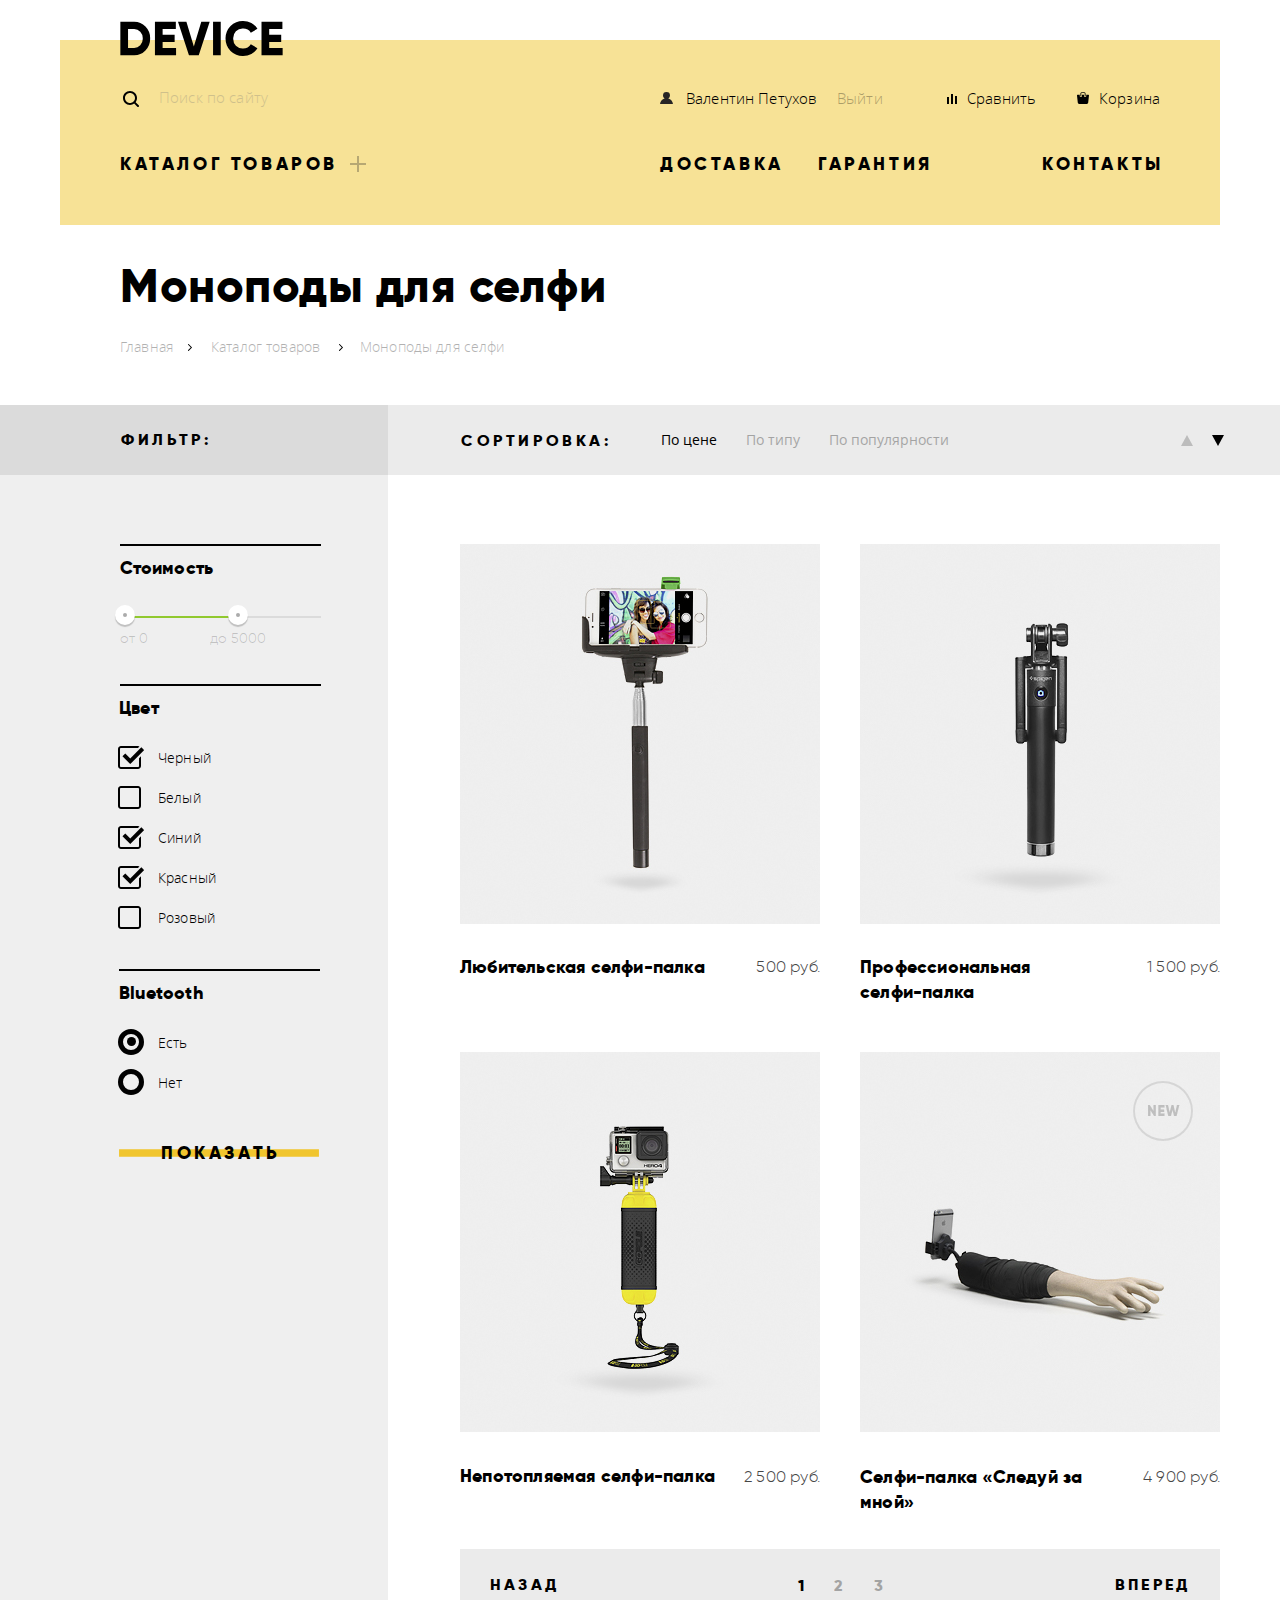
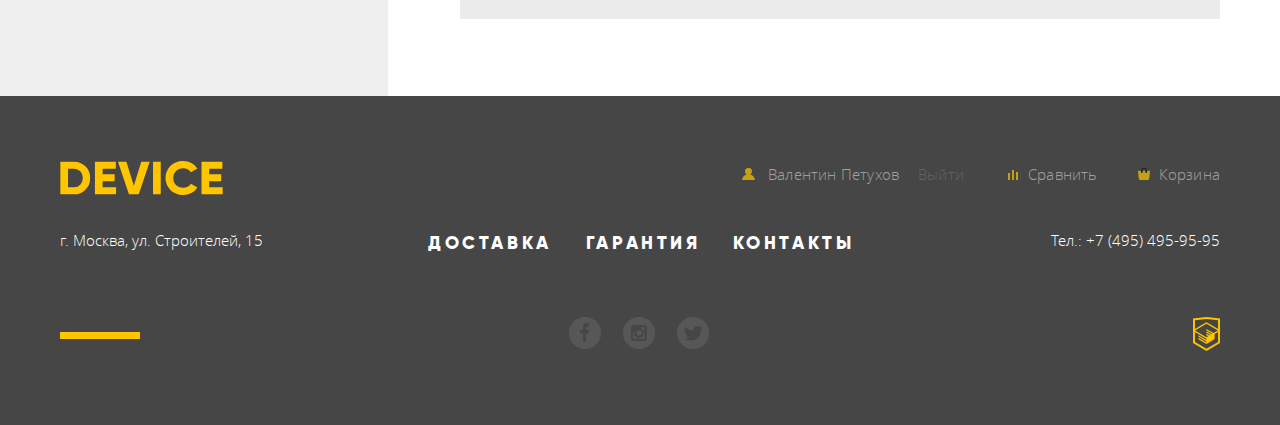
==== commit b44030e0: "10.07.21.30" ====
--- a/catalog.html
+++ b/catalog.html
@@ -5,7 +5,7 @@
     <meta charset="utf-8">
     <title>HTML Academy: Девайс</title>
     <link href="css/normalize.css" rel="stylesheet">
-    <link href="css/style.css" rel="stylesheet">
+    <link href="css/style.min.css" rel="stylesheet">
 </head>
 
 <body>
@@ -205,8 +205,7 @@
                             </div>
                             <ul class="item-button">
                                 <li><a class="item-button-basket" href="#"><span>В корзину</span></a></li>
-                                <li><a class="item-button-contrast" href="#"><span>Добавить к сравнению</a></button>
-                                </li>
+                                <li><a class="item-button-contrast" href="#"><span>Добавить к сравнению</span></a></li>
                             </ul>
                             <!--Всплывающее окно товара-->
                         </li>
--- a/css/style.min.css
+++ b/css/style.min.css
@@ -0,0 +1,2538 @@
+@-webkit-keyframes bounce {
+    0% {
+        -webkit-transform: translateY(-2000px);
+        transform: translateY(-2000px)
+    }
+    70% {
+        -webkit-transform: translateY(30px);
+        transform: translateY(30px)
+    }
+    90% {
+        -webkit-transform: translateY(-10px);
+        transform: translateY(-10px)
+    }
+    to {
+        -webkit-transform: translateY(0);
+        transform: translateY(0)
+    }
+}
+
+@keyframes bounce {
+    0% {
+        -webkit-transform: translateY(-2000px);
+        transform: translateY(-2000px)
+    }
+    70% {
+        -webkit-transform: translateY(30px);
+        transform: translateY(30px)
+    }
+    90% {
+        -webkit-transform: translateY(-10px);
+        transform: translateY(-10px)
+    }
+    to {
+        -webkit-transform: translateY(0);
+        transform: translateY(0)
+    }
+}
+
+@-webkit-keyframes shake {
+    0%,
+    to {
+        -webkit-transform: translateX(0);
+        transform: translateX(0)
+    }
+    10%,
+    30%,
+    50%,
+    70%,
+    90% {
+        -webkit-transform: translateX(-10px);
+        transform: translateX(-10px)
+    }
+    20%,
+    40%,
+    60%,
+    80% {
+        -webkit-transform: translateX(10px);
+        transform: translateX(10px)
+    }
+}
+
+@keyframes shake {
+    0%,
+    to {
+        -webkit-transform: translateX(0);
+        transform: translateX(0)
+    }
+    10%,
+    30%,
+    50%,
+    70%,
+    90% {
+        -webkit-transform: translateX(-10px);
+        transform: translateX(-10px)
+    }
+    20%,
+    40%,
+    60%,
+    80% {
+        -webkit-transform: translateX(10px);
+        transform: translateX(10px)
+    }
+}
+
+@font-face {
+    font-family: "Gilroy";
+    src: url(../fonts/gilroylight-webfont.woff2) format("woff2"), url(../fonts/gilroylight-webfont.woff) format("woff");
+    font-weight: 300;
+    font-style: normal
+}
+
+@font-face {
+    font-family: "Gilroy";
+    src: url(../fonts/gilroyextrabold-webfont.woff2) format("woff2"), url(../fonts/gilroyextrabold-webfont.woff) format("woff");
+    font-weight: 800;
+    font-style: normal
+}
+
+@font-face {
+    font-family: "Open Sans";
+    src: url(../fonts/opensans-regular-webfont.woff2) format("woff2"), url(../fonts/opensans-regular-webfont.woff) format("woff");
+    font-weight: 400;
+    font-style: normal
+}
+
+@font-face {
+    font-family: "Open Sans";
+    src: url(../fonts/opensans-light-webfont.woff2) format("woff2"), url(../fonts/opensans-light-webfont.woff) format("woff");
+    font-weight: 300;
+    font-style: normal
+}
+
+body {
+    margin: 0;
+    padding: 0;
+    font-family: "Open Sans", Arial, sans-serif;
+    font-size: 15px;
+    line-height: 30px;
+    font-weight: 300;
+    color: #464646;
+    text-transform: none;
+    background-color: #fff;
+    background-repeat: no-repeat
+}
+
+body li,
+body ul {
+    list-style: none;
+    margin: 0;
+    padding: 0
+}
+
+a {
+    text-decoration: none
+}
+
+img {
+    max-width: 100%;
+    height: auto
+}
+
+.button,
+.feedback-button,
+.filter-button,
+.footer-navigation,
+.item-button-basket,
+.pagination-item,
+.site-navigation a {
+    text-transform: uppercase
+}
+
+.visually-hidden:not(:focus):not(:active),
+input[type=checkbox].visually-hidden,
+input[type=radio].visually-hidden {
+    position: absolute;
+    width: 1px;
+    height: 1px;
+    margin: -1px;
+    border: 0;
+    padding: 0;
+    white-space: nowrap;
+    -webkit-clip-path: inset(100%);
+    clip-path: inset(100%);
+    clip: rect(0 0 0 0);
+    overflow: hidden
+}
+
+.wrapper {
+    width: 1200px;
+    margin-left: auto;
+    margin-right: auto;
+    padding-left: 20px;
+    padding-right: 20px;
+    -webkit-box-sizing: border-box;
+    box-sizing: border-box
+}
+
+.main-header {
+    display: -webkit-box;
+    display: -ms-flexbox;
+    display: flex;
+    -webkit-box-orient: vertical;
+    -webkit-box-direction: normal;
+    -ms-flex-direction: column;
+    flex-direction: column;
+    padding-top: 21px
+}
+
+.container-logo {
+    background: -webkit-linear-gradient(bottom, #f7e296 25px, #fff 12px);
+    background: -o-linear-gradient(bottom, #f7e296 25px, #fff 12px);
+    background: linear-gradient(to top, #f7e296 25px, #fff 12px)
+}
+
+.header-logo {
+    margin: 0;
+    padding: 0 0 0 60px;
+    display: block
+}
+
+.header-logo svg {
+    padding-top: 10px
+}
+
+.main-navigation a {
+    font-family: "Gilroy", Arial, sans-serif;
+    font-size: 18px;
+    line-height: 24px;
+    font-weight: 800;
+    color: #000
+}
+
+.main-navigation {
+    background-color: #f7e296;
+    margin: 0;
+    padding-top: 8px;
+    padding-left: 60px;
+    padding-right: 58px
+}
+
+.container-panel,
+.site-panel {
+    display: -webkit-box;
+    display: -ms-flexbox;
+    display: flex;
+    margin: 0
+}
+
+.site-panel {
+    -ms-flex-wrap: wrap;
+    flex-wrap: wrap;
+    padding: 0
+}
+
+.container-panel {
+    -webkit-box-sizing: border-box;
+    box-sizing: border-box;
+    width: 441px;
+    min-height: 49px;
+    position: relative;
+    padding: 0 0 0 37px
+}
+
+.container-panel img {
+    position: absolute;
+    left: 3px;
+    top: 18px
+}
+
+.container-panel input {
+    position: relative;
+    width: 315px;
+    min-height: 44px;
+    border: 0;
+    background: #f7e296;
+    font-family: "Open Sans", Arial, sans-serif;
+    font-size: 15px;
+    font-weight: 300;
+    font-style: normal;
+    font-stretch: normal;
+    line-height: 2;
+    letter-spacing: .15px;
+    text-align: left;
+    color: #000;
+    opacity: .3
+}
+
+.container-panel input:hover {
+    opacity: .6
+}
+
+.container-panel input:active,
+.container-panel input:focus {
+    opacity: 1;
+    color: #000;
+    background: #f7e296
+}
+
+.container-panel input[type=text]::-ms-clear {
+    display: none;
+    width: 0;
+    height: 0
+}
+
+.container-panel input[type=text]::-ms-reveal {
+    display: none;
+    width: 0;
+    height: 0
+}
+
+.container-panel input[type=search]::-webkit-search-cancel-button,
+.container-panel input[type=search]::-webkit-search-decoration,
+.container-panel input[type=search]::-webkit-search-results-button,
+.container-panel input[type=search]::-webkit-search-results-decoration {
+    display: none
+}
+
+.container-panel input#search,
+.discover {
+    font-family: "Open Sans", Arial, sans-serif;
+    font-size: 15px;
+    font-weight: 300;
+    font-style: normal;
+    font-stretch: normal;
+    line-height: 2;
+    letter-spacing: .15px;
+    color: #000
+}
+
+.container-panel input#search {
+    background: #f7e296;
+    border: 0;
+    text-align: left
+}
+
+.discover {
+    display: none;
+    text-align: center;
+    width: 85px;
+    min-height: 49px;
+    border: #000 solid 2px;
+    border-bottom: none;
+    padding: 0;
+    -webkit-box-sizing: border-box;
+    box-sizing: border-box;
+    background: 0 0;
+    margin-left: auto
+}
+
+.discover::before {
+    content: "";
+    position: absolute;
+    top: 49px;
+    left: 0;
+    width: 441px;
+    height: 2px;
+    background: #000;
+    z-index: 100
+}
+
+.discover:hover {
+    color: #fff;
+    background: #000;
+    display: block
+}
+
+.discover:focus {
+    color: rgba(255, 255, 255, .3);
+    background: #000
+}
+
+.container-panel input:active~.discover,
+.container-panel input:focus~.discover {
+    display: block
+}
+
+.panel-user {
+    width: 140px;
+    margin: 0 0 0 95px;
+    padding: 10px 0 0 30px;
+    position: relative
+}
+
+.login img,
+.panel-user img {
+    position: absolute;
+    left: 4px;
+    top: 19px
+}
+
+.exit {
+    width: 80px;
+    padding: 10px 0 0;
+    margin: 0 0 0 11px;
+    opacity: .3
+}
+
+.login {
+    -webkit-box-sizing: border-box;
+    box-sizing: border-box;
+    position: relative;
+    width: 230px;
+    margin: 0 0 0 96px;
+    padding: 10px 0 0 29px
+}
+
+.login img {
+    left: 3px
+}
+
+.basket,
+.compare {
+    position: relative;
+    padding-top: 10px
+}
+
+.compare {
+    margin-left: auto;
+    width: 100px;
+    padding-left: 50px
+}
+
+.basket img,
+.compare img {
+    position: absolute;
+    left: 30px;
+    top: 21px
+}
+
+.basket {
+    width: 62px;
+    padding-left: 31px;
+    text-align: right;
+    margin-right: 2px
+}
+
+.basket img {
+    left: 10px;
+    top: 19px
+}
+
+.product img,
+.site-panel a {
+    font-family: "Open Sans", Arial, sans-serif;
+    font-weight: 300;
+    color: #000
+}
+
+.site-panel a {
+    line-height: 30px;
+    text-transform: none;
+    letter-spacing: .15px;
+    font-size: 15px
+}
+
+.site-navigation {
+    -ms-flex-wrap: wrap;
+    flex-wrap: wrap;
+    padding-top: 30px;
+    padding-bottom: 49px
+}
+
+.product,
+.site-navigation,
+.submenu {
+    display: -webkit-box;
+    display: -ms-flexbox;
+    display: flex
+}
+
+.product {
+    line-height: 1.33;
+    letter-spacing: 3.6px;
+    -webkit-box-orient: vertical;
+    -webkit-box-direction: normal;
+    -ms-flex-direction: column;
+    flex-direction: column;
+    margin-right: auto;
+    width: 260px;
+    position: relative
+}
+
+.submenu {
+    background-color: #f7e296;
+    position: absolute;
+    top: 22px;
+    left: -60px;
+    -webkit-box-sizing: border-box;
+    box-sizing: border-box;
+    width: 1160px;
+    min-height: 165px;
+    padding-left: 60px;
+    padding-top: 23px;
+    display: none;
+    z-index: 2
+}
+
+.product:hover>.submenu {
+    display: inherit
+}
+
+.product img {
+    font-size: 35px;
+    opacity: .3;
+    position: absolute;
+    top: 4px;
+    left: 230px
+}
+
+.contacts,
+.guarantee,
+.shipping {
+    line-height: 1.33;
+    letter-spacing: 3.6px
+}
+
+.shipping {
+    margin-left: auto;
+    width: 158px
+}
+
+.contacts,
+.guarantee {
+    width: 140px
+}
+
+.contacts {
+    width: 120px;
+    margin-left: 84px;
+    text-align: right
+}
+
+.submenu-cameras {
+    width: 240px
+}
+
+.submenu-watch {
+    width: 200px
+}
+
+.submenu-quadcopters {
+    width: 160px
+}
+
+.breadcrumbs a:focus p,
+.breadcrumbs a:hover p,
+.site-navigation a:focus,
+.site-navigation a:hover,
+.site-panel a:focus,
+.site-panel a:hover {
+    opacity: .6
+}
+
+.action:active h2,
+.action:active svg,
+.button:active span,
+.fitness:active h2,
+.fitness:active svg,
+.monopods:active h2,
+.monopods:active svg,
+.quadcopters:active h2,
+.quadcopters:active svg,
+.site-navigation a:active,
+.site-panel a:active,
+.slider-button:active span,
+.smart:active h2,
+.smart:active svg,
+.virtuality:active h2,
+.virtuality:active svg,
+.write:active span {
+    opacity: .3
+}
+
+.site-panel-user li:nth-last-child(1) {
+    opacity: .3;
+    background-color: #f7e296;
+    color: #000;
+    border: 0
+}
+
+.submenu-cameras a,
+.submenu-quadcopters a,
+.submenu-watch a {
+    font-family: "Open Sans", Arial, sans-serif;
+    font-size: 15px;
+    line-height: 36px;
+    font-weight: 300;
+    color: #000;
+    text-transform: none;
+    list-style: none;
+    letter-spacing: .15px
+}
+
+.slider {
+    min-height: 595px
+}
+
+.slider-gradient {
+    position: relative;
+    padding-bottom: 100px
+}
+
+.slider-gradient::after {
+    content: "";
+    position: absolute;
+    top: 40px;
+    left: 600px;
+    width: 100px;
+    height: 7px;
+    background-color: #fff
+}
+
+.slider-controls {
+    display: -webkit-box;
+    display: -ms-flexbox;
+    display: flex;
+    position: absolute;
+    left: 600px;
+    bottom: 218px;
+    z-index: 5;
+    font-size: 0;
+    width: 498px;
+    height: 40px
+}
+
+.slider-controls span {
+    padding-left: 5px
+}
+
+.slider-list {
+    margin: 0;
+    padding: 0;
+    list-style: none
+}
+
+.slider-item {
+    display: none;
+    padding-top: 84px
+}
+
+.slider-item h3,
+.slider-item p {
+    font-family: "Gilroy", Arial, sans-serif;
+    font-size: 47px;
+    font-weight: 800;
+    font-style: normal;
+    font-stretch: normal;
+    line-height: 1.19;
+    letter-spacing: .7px;
+    text-align: left;
+    color: #000;
+    margin: 0 0 0 599px
+}
+
+.slide1-title {
+    max-width: 400px
+}
+
+.slide2-title {
+    max-width: 260px
+}
+
+.slide3-title {
+    max-width: 505px
+}
+
+.slider-item p {
+    font-family: "Open Sans", Arial, sans-serif;
+    font-size: 15px;
+    font-weight: 300;
+    line-height: 2;
+    letter-spacing: .18px;
+    color: #464646;
+    padding-top: 20px;
+    padding-bottom: 50px
+}
+
+.slide1-paragraph {
+    max-width: 485px
+}
+
+.slide2-paragraph,
+.slide3-paragraph {
+    max-width: 460px
+}
+
+.slider-button {
+    display: block;
+    -webkit-box-sizing: border-box;
+    box-sizing: border-box;
+    font-family: "Gilroy", Arial, sans-serif;
+    font-size: 18px;
+    font-weight: 800;
+    font-style: normal;
+    font-stretch: normal;
+    line-height: 1.33;
+    letter-spacing: 3.6px;
+    text-align: center;
+    color: #000;
+    text-transform: uppercase;
+    width: 220px;
+    min-height: 40px;
+    -webkit-box-ordinal-group: 0;
+    -ms-flex-order: -1;
+    order: -1;
+    margin: 0 auto 0 0;
+    background: url(../img/slider-button1.png) no-repeat;
+    background-position: 0 7px
+}
+
+.slider-button:focus,
+.slider-button:hover {
+    background-color: #f0c52e;
+    background-position: 0 0
+}
+
+.slide-table {
+    max-width: 485px;
+    margin: 0 0 0 596px;
+    padding-top: 80px
+}
+
+.table-values {
+    list-style: none;
+    font-family: "Gilroy", Arial, sans-serif;
+    font-size: 36px;
+    font-weight: 300;
+    font-style: normal;
+    font-stretch: normal;
+    line-height: 1.33;
+    letter-spacing: .36px;
+    text-align: left;
+    color: #000
+}
+
+.table-value1 {
+    padding-left: 1px
+}
+
+.table-value2 {
+    padding-left: 76px
+}
+
+.table-value3 {
+    padding-left: 73px
+}
+
+.table-value4 {
+    padding-left: 43px
+}
+
+.table-labels th {
+    font-family: "Open Sans", Arial, sans-serif;
+    font-size: 13px;
+    font-weight: 300;
+    font-style: normal;
+    font-stretch: normal;
+    line-height: 1.54;
+    letter-spacing: .13px;
+    text-align: left;
+    color: #464646;
+    padding: 4px 0 0
+}
+
+.table-labels .table-label1 {
+    padding-left: 3px
+}
+
+.table-labels .table-label2 {
+    padding-left: 76px
+}
+
+.table-labels .table-label3 {
+    padding-left: 74px
+}
+
+.table-labels .table-label4 {
+    padding-left: 44px
+}
+
+.slider-controls label {
+    display: inline-block;
+    width: 12px;
+    height: 12px;
+    margin-right: 21px;
+    margin-top: 5px;
+    background: url(../img/slider-button-off.svg) no-repeat;
+    cursor: pointer
+}
+
+#product-1:checked~.slider-gradient #slide1,
+#product-2:checked~.slider-gradient #slide2,
+#product-3:checked~.slider-gradient #slide3,
+#service-1:checked~.amenities-roster #roster1,
+#service-2:checked~.amenities-roster #roster2,
+#service-3:checked~.amenities-roster #roster3 {
+    display: block
+}
+
+#product-1:checked~.slider-gradient label[for=product-1],
+#product-2:checked~.slider-gradient label[for=product-2],
+#product-3:checked~.slider-gradient label[for=product-3] {
+    background-image: url(../img/slider-button-on.svg);
+    background-repeat: no-repeat
+}
+
+#product-1:checked~.slider-gradient {
+    background: url(../img/slider-1.png) no-repeat 90px 3px, url(../img/01.png) no-repeat 934px 12px, -webkit-linear-gradient(top, #f7e296 114px, #fff 12px);
+    background: url(../img/slider-1.png) no-repeat 90px 3px, url(../img/01.png) no-repeat 934px 12px, -o-linear-gradient(top, #f7e296 114px, #fff 12px);
+    background: url(../img/slider-1.png) no-repeat 90px 3px, url(../img/01.png) no-repeat 934px 12px, linear-gradient(to bottom, #f7e296 114px, #fff 12px)
+}
+
+#product-2:checked~.slider-gradient {
+    background: url(../img/slider-2.png) no-repeat 116px 15px, url(../img/02.png) no-repeat 908px 12px, -webkit-linear-gradient(top, #f7e296 114px, #fff 12px);
+    background: url(../img/slider-2.png) no-repeat 116px 15px, url(../img/02.png) no-repeat 908px 12px, -o-linear-gradient(top, #f7e296 114px, #fff 12px);
+    background: url(../img/slider-2.png) no-repeat 116px 15px, url(../img/02.png) no-repeat 908px 12px, linear-gradient(to bottom, #f7e296 114px, #fff 12px)
+}
+
+#product-3:checked~.slider-gradient {
+    background: url(../img/slider-3.png) no-repeat 31px 68px, url(../img/03.png) no-repeat 906px 12px, -webkit-linear-gradient(top, #f7e296 114px, #fff 12px);
+    background: url(../img/slider-3.png) no-repeat 31px 68px, url(../img/03.png) no-repeat 906px 12px, -o-linear-gradient(top, #f7e296 114px, #fff 12px);
+    background: url(../img/slider-3.png) no-repeat 31px 68px, url(../img/03.png) no-repeat 906px 12px, linear-gradient(to bottom, #f7e296 114px, #fff 12px)
+}
+
+.icon-menu {
+    display: -webkit-box;
+    display: -ms-flexbox;
+    display: flex;
+    -ms-flex-wrap: wrap;
+    flex-wrap: wrap
+}
+
+.icon-menu li {
+    width: 160px;
+    margin: 0 auto
+}
+
+.monopods h2 {
+    width: 100px
+}
+
+.icon-menu .virtuality {
+    margin-left: 0
+}
+
+.icon-menu .quadcopters {
+    margin-right: 0
+}
+
+.icon-menu div {
+    position: relative;
+    min-height: 160px;
+    background: #f7e296
+}
+
+.icon-menu h2 {
+    font-family: "Gilroy", Arial, sans-serif;
+    font-size: 18px;
+    font-weight: 800;
+    font-style: normal;
+    font-stretch: normal;
+    line-height: 1.33;
+    letter-spacing: .18px;
+    text-align: left;
+    color: #000;
+    padding-top: 20px
+}
+
+.virtuality svg {
+    position: absolute;
+    top: 52px;
+    left: 31px
+}
+
+.action a:focus div,
+.action:hover div,
+.detailed a:focus,
+.detailed a:hover,
+.fitness a:focus div,
+.fitness:hover div,
+.monopods a:focus div,
+.monopods:hover div,
+.quadcopters a:focus div,
+.quadcopters:hover div,
+.smart a:focus div,
+.smart:hover div,
+.virtuality a:focus div,
+.virtuality:hover div,
+.write a:focus,
+.write a:hover {
+    background: #f0c52e
+}
+
+.monopods svg {
+    position: absolute;
+    top: 41px;
+    left: 38px
+}
+
+.action svg,
+.fitness svg {
+    position: absolute;
+    top: 38px;
+    left: 49px
+}
+
+.fitness svg {
+    top: 50px;
+    left: 28px
+}
+
+.quadcopters svg,
+.smart svg {
+    position: absolute;
+    top: 32px;
+    left: 55px
+}
+
+.quadcopters svg {
+    top: 49px;
+    left: 13px
+}
+
+.amenities-backdrop {
+    width: 100%;
+    min-height: 454px;
+    background: -webkit-linear-gradient(bottom, #e5e5e5 287px, #fff 10px);
+    background: -o-linear-gradient(bottom, #e5e5e5 287px, #fff 10px);
+    background: linear-gradient(to top, #e5e5e5 287px, #fff 10px)
+}
+
+.amenities {
+    padding-top: 90px
+}
+
+.roster-controls {
+    display: -webkit-box;
+    display: -ms-flexbox;
+    display: flex;
+    position: relative;
+    -webkit-box-orient: vertical;
+    -webkit-box-direction: normal;
+    -ms-flex-direction: column;
+    flex-direction: column;
+    font-family: "Gilroy", Arial, sans-serif;
+    font-size: 18px;
+    font-weight: 800;
+    font-style: normal;
+    font-stretch: normal;
+    line-height: 1.33;
+    letter-spacing: 3.6px;
+    text-align: center;
+    color: #000;
+    width: 285px;
+    text-transform: uppercase;
+    padding-top: 6px
+}
+
+.roster-controls::after {
+    content: "";
+    position: absolute;
+    top: -74px;
+    left: 277px;
+    width: 7px;
+    height: 319px;
+    background: #000
+}
+
+.roster-controls label {
+    display: block;
+    width: 160px;
+    height: 40px;
+    background: -webkit-linear-gradient(transparent 16px, #f0c52e 24px, transparent 0);
+    background: -o-linear-gradient(transparent 16px, #f0c52e 24px, transparent 0);
+    background: linear-gradient(transparent 16px, #f0c52e 24px, transparent 0);
+    margin-bottom: 25px
+}
+
+.roster-controls span {
+    display: block;
+    padding-top: 10px;
+    padding-left: 5px
+}
+
+.roster-controls label:focus,
+.roster-controls label:hover {
+    background-color: #f0c52e;
+    height: 40px
+}
+
+.roster-controls label:active {
+    background: #000;
+    color: #f7e184;
+    width: 260px;
+    height: 40px;
+    text-align: left;
+    padding-left: 20px
+}
+
+.roster-item h2,
+.roster-item p {
+    font-style: normal;
+    font-stretch: normal;
+    text-align: left
+}
+
+.roster-item h2 {
+    margin: 0;
+    font-family: "Gilroy", Arial, sans-serif;
+    font-size: 47px;
+    font-weight: 800;
+    line-height: 1.02;
+    letter-spacing: 1.1px;
+    color: #000
+}
+
+.roster-item p {
+    font-family: "Open Sans", Arial, sans-serif;
+    font-size: 15px;
+    font-weight: 300;
+    line-height: 2;
+    letter-spacing: .25px;
+    color: #464646;
+    padding-top: 16px
+}
+
+.roster-paragraph2 {
+    max-width: 460px
+}
+
+.roster-paragraph3 {
+    max-width: 430px
+}
+
+.amenities-roster {
+    display: -webkit-box;
+    display: -ms-flexbox;
+    display: flex;
+    padding-top: 50px
+}
+
+.roster-item {
+    display: none;
+    -webkit-box-sizing: border-box;
+    box-sizing: border-box;
+    width: 560px;
+    padding-left: 115px
+}
+
+#service-1:checked~.amenities-roster label[for=service-1],
+#service-2:checked~.amenities-roster label[for=service-2],
+#service-3:checked~.amenities-roster label[for=service-3] {
+    background: #000;
+    color: #f7e184;
+    width: 260px;
+    height: 40px;
+    text-align: left;
+    padding-left: 20px
+}
+
+#service-1:checked~.amenities-roster {
+    background: url(../img/delivery.png) no-repeat 958px 61px
+}
+
+#service-2:checked~.amenities-roster {
+    background: url(../img/warranty.png) no-repeat 943px 37px
+}
+
+#service-3:checked~.amenities-roster {
+    background: url(../img/credit.png) no-repeat 934px 37px
+}
+
+.logotypes-panel {
+    display: -webkit-box;
+    display: -ms-flexbox;
+    display: flex;
+    -webkit-box-pack: justify;
+    -ms-flex-pack: justify;
+    justify-content: space-between;
+    -webkit-box-align: center;
+    -ms-flex-align: center;
+    align-items: center;
+    min-height: 285px;
+    padding-top: 2px
+}
+
+.logotype1 a,
+.logotype2 a,
+.logotype3 a,
+.logotype4 a {
+    display: block;
+    position: relative;
+    height: 100px;
+    width: 260px
+}
+
+.dji,
+.gadgets,
+.gopro,
+.vive {
+    position: absolute;
+    top: 0;
+    z-index: 1;
+    display: none
+}
+
+.logotype1 a:focus .dji,
+.logotype1:hover .dji,
+.logotype2 a:focus .gadgets,
+.logotype2:hover .gadgets,
+.logotype3 a:focus .gopro,
+.logotype3:hover .gopro,
+.logotype4 a:focus .vive,
+.logotype4:hover .vive {
+    display: block
+}
+
+.about {
+    display: -webkit-box;
+    display: -ms-flexbox;
+    display: flex;
+    padding-bottom: 73px
+}
+
+.about-us,
+.exposure {
+    margin: 0;
+    padding: 0;
+    position: relative;
+    width: 475px
+}
+
+.about-us::before,
+.exposure::before {
+    content: "";
+    position: absolute;
+    left: 0;
+    top: 0;
+    width: 80px;
+    height: 7px;
+    background: #000
+}
+
+.about-us p {
+    font-family: "Open Sans", Arial, sans-serif;
+    font-size: 15px;
+    font-weight: 300;
+    font-style: normal;
+    font-stretch: normal;
+    line-height: 2;
+    letter-spacing: normal;
+    text-align: left;
+    color: #464646;
+    padding-top: 3px;
+    padding-bottom: 12px;
+    width: 472px
+}
+
+.exposure {
+    width: 560px;
+    padding: 0 0 0 124px
+}
+
+.exposure::before {
+    left: 125px
+}
+
+.exposure p {
+    padding-top: 4px;
+    padding-bottom: 23px
+}
+
+.write {
+    width: 260px;
+    margin-top: 52px;
+    min-height: 40px
+}
+
+.detailed a,
+.write a {
+    display: block;
+    min-height: 40px;
+    padding-top: 17px;
+    padding-left: 42px;
+    background: url(../img/layer4.png) no-repeat;
+    background-position: 0 24px
+}
+
+.about-us h2,
+.exposure h2 {
+    font-size: 47px;
+    line-height: 48px;
+    text-transform: none;
+    letter-spacing: .47px;
+    font-style: normal;
+    font-stretch: normal;
+    padding-top: 14px
+}
+
+.transport-company {
+    padding-left: 36px;
+    padding-top: 39px
+}
+
+.about-us h2,
+.button,
+.exposure h2,
+.transport-company li {
+    font-family: "Gilroy", Arial, sans-serif;
+    font-weight: 800;
+    color: #000
+}
+
+.transport-company li {
+    text-transform: none;
+    list-style: none;
+    position: relative;
+    font-size: 16px;
+    line-height: 40px
+}
+
+.transport-company li::before {
+    content: "";
+    position: absolute;
+    left: -33px;
+    top: 14px;
+    width: 8px;
+    height: 8px;
+    background-image: url(../img/slider-button.png)
+}
+
+.detailed {
+    width: 260px;
+    min-height: 40px;
+    margin-top: 46px
+}
+
+.detailed a {
+    padding-left: 23px
+}
+
+.button {
+    font-size: 18px;
+    line-height: 1.33;
+    letter-spacing: 3.6px
+}
+
+.title-menu {
+    padding-left: 80px;
+    padding-top: 38px
+}
+
+.page-title {
+    font-family: "Gilroy", Arial, sans-serif;
+    font-size: 47px;
+    font-weight: 800;
+    line-height: 48px;
+    letter-spacing: .5px;
+    color: #000;
+    margin: 0
+}
+
+.breadcrumbs {
+    display: -webkit-box;
+    display: -ms-flexbox;
+    display: flex;
+    padding-top: 10px
+}
+
+.breadcrumbs p,
+.breadcrumbs-current p {
+    font-family: "Open Sans", Arial, sans-serif;
+    font-size: 14px;
+    font-weight: 300;
+    line-height: 24px;
+    letter-spacing: .14px;
+    color: rgba(0, 0, 0);
+    list-style: none;
+    opacity: .3
+}
+
+.breadcrumbs a:active p {
+    opacity: .1
+}
+
+.breadcrumbs-first {
+    width: 61px;
+    padding-right: 30px;
+    position: relative
+}
+
+.breadcrumbs-first img,
+.breadcrumbs-second img {
+    position: absolute;
+    left: 68px;
+    top: 23px
+}
+
+.breadcrumbs-second {
+    width: 114px;
+    padding-right: 35px;
+    position: relative
+}
+
+.breadcrumbs-second img {
+    left: 128px
+}
+
+.breadcrumbs-current {
+    width: 160px;
+    margin-right: auto
+}
+
+.cotalog-page,
+.filters {
+    display: -webkit-box;
+    display: -ms-flexbox;
+    display: flex
+}
+
+.cotalog-page {
+    margin-top: 32px
+}
+
+.filters {
+    -webkit-box-orient: vertical;
+    -webkit-box-direction: normal;
+    -ms-flex-direction: column;
+    flex-direction: column;
+    background: #efefef;
+    -webkit-box-flex: 1;
+    -ms-flex: auto;
+    flex: auto
+}
+
+.filters-title {
+    background: #dbdbdb;
+    min-height: 70px
+}
+
+.filters-cost,
+.title-filling {
+    margin-left: auto;
+    -webkit-box-sizing: border-box;
+    box-sizing: border-box
+}
+
+.title-filling {
+    padding-left: 79px;
+    font-family: "Gilroy", Arial, sans-serif;
+    font-size: 16px;
+    font-weight: 800;
+    line-height: 1.5;
+    letter-spacing: 3.7px;
+    color: #000;
+    text-transform: uppercase;
+    padding-top: 23px;
+    width: 346px
+}
+
+.filters-cost {
+    margin-top: 69px;
+    margin-right: 67px;
+    width: 201px;
+    min-height: 142px;
+    border-top: #000 solid 2px;
+    border-bottom: #000 solid 2px
+}
+
+.cost-filling {
+    margin-top: 11px;
+    font-family: "Gilroy", Arial, sans-serif;
+    font-size: 18px;
+    font-weight: 800;
+    line-height: 1.33;
+    letter-spacing: .1px;
+    text-align: left;
+    color: #000
+}
+
+.range-controls {
+    position: relative;
+    margin-top: 35px
+}
+
+.range-controls .scale {
+    height: 2px;
+    background: #dbdbdb
+}
+
+.range-controls .bar {
+    width: 55%;
+    height: 2px;
+    background: #91c92f
+}
+
+.range-toggle {
+    position: absolute;
+    width: 4px;
+    height: 4px;
+    background: #ababab;
+    border: 8px solid #fff;
+    border-radius: 50%;
+    -webkit-box-shadow: 0 2px 1px 0 rgba(0, 1, 1, .2);
+    box-shadow: 0 2px 1px 0 rgba(0, 1, 1, .2);
+    cursor: pointer
+}
+
+.range-toggle-min {
+    top: -11px;
+    left: -5px
+}
+
+.range-toggle-max {
+    top: -11px;
+    left: 108px
+}
+
+.range-toggle:active {
+    border: 9px solid #fff
+}
+
+.price-controls {
+    display: -webkit-box;
+    display: -ms-flexbox;
+    display: flex;
+    padding-top: 9px;
+    font-family: "Gilroy", Arial, sans-serif;
+    font-size: 14px;
+    font-weight: 300;
+    font-style: normal;
+    font-stretch: normal;
+    line-height: 1.71;
+    letter-spacing: normal;
+    color: rgba(0, 0, 0, .2)
+}
+
+.min-price {
+    text-align: left
+}
+
+.max-price {
+    padding-left: 62px
+}
+
+.filter-side {
+    padding-right: 70px;
+    margin-right: 68px;
+    margin-left: auto;
+    -webkit-box-sizing: border-box;
+    box-sizing: border-box;
+    width: 201px
+}
+
+.filter-side fieldset {
+    border: 0;
+    padding: 0;
+    margin: 0
+}
+
+.colors {
+    padding-top: 10px;
+    padding-bottom: 18px;
+    text-align: left
+}
+
+.filter-colors {
+    padding-bottom: 31px;
+    border-bottom: #000 solid 2px;
+    width: 201px
+}
+
+.filter-bluetooth li,
+.filter-colors li {
+    padding-left: 39px
+}
+
+.filter-bluetooth label,
+.filter-colors label {
+    position: relative;
+    display: block;
+    cursor: pointer;
+    -webkit-user-select: none;
+    -moz-user-select: none;
+    -ms-user-select: none;
+    user-select: none
+}
+
+.filter-checkbox+span::after {
+    content: "";
+    position: absolute;
+    left: -40px;
+    top: 8px;
+    width: 23px;
+    height: 23px;
+    background-image: url(../img/checkbox-off.svg);
+    background-repeat: no-repeat;
+    background-position: 0 0
+}
+
+.filter-checkbox:checked+span::before {
+    content: "";
+    position: absolute;
+    left: -40px;
+    top: 8px;
+    width: 26px;
+    height: 23px;
+    background-color: #eee;
+    background-image: url(../img/checkbox-on.svg);
+    background-repeat: no-repeat;
+    background-position: 0 0;
+    z-index: 1
+}
+
+.filter-bluetooth li:hover .filter-radio+span::after,
+.filter-bluetooth li:hover .filter-radio:checked+span::before,
+.filter-colors li:hover .filter-checkbox+span::after,
+.filter-colors li:hover .filter-checkbox:checked+span::before {
+    opacity: .6
+}
+
+.filter-checkbox:checked:disabled+span,
+.filter-checkbox:disabled+span,
+.filter-radio:checked:disabled+span,
+.filter-radio:disabled+span {
+    opacity: .25
+}
+
+.bluetooth {
+    padding-top: 10px;
+    padding-bottom: 18px
+}
+
+.filter-radio+span::after {
+    content: "";
+    position: absolute;
+    left: -40px;
+    top: 6px;
+    width: 16px;
+    height: 16px;
+    border: 5px solid #000;
+    border-radius: 50%
+}
+
+.filter-radio:checked+span::before {
+    content: "";
+    position: absolute;
+    left: -31px;
+    top: 14px;
+    width: 9px;
+    height: 9px;
+    background-color: #000;
+    border-radius: 50%
+}
+
+.filter-button {
+    display: block;
+    width: 201px;
+    min-height: 40px;
+    border: 0;
+    text-align: left;
+    margin-top: 31px;
+    padding: 0 0 0 42px;
+    background: url(../img/filter-batton.png) no-repeat;
+    background-position: 0 15px
+}
+
+.filter-button:focus,
+.filter-button:hover {
+    background-color: #f0c52e;
+    background-position: 0 0
+}
+
+.filter-button:active span,
+.item-button-basket:active span {
+    opacity: .3
+}
+
+.catalog {
+    display: -webkit-box;
+    display: -ms-flexbox;
+    display: flex;
+    -webkit-box-orient: vertical;
+    -webkit-box-direction: normal;
+    -ms-flex-direction: column;
+    flex-direction: column;
+    margin-bottom: 77px;
+    -webkit-box-flex: 1;
+    -ms-flex: auto;
+    flex: auto
+}
+
+.right-section {
+    background: #ebebeb;
+    min-height: 70px;
+    margin-bottom: 69px
+}
+
+.collating {
+    display: -webkit-box;
+    display: -ms-flexbox;
+    display: flex;
+    width: 850px;
+    -webkit-box-sizing: border-box;
+    box-sizing: border-box
+}
+
+.sort {
+    margin: 0;
+    padding-top: 5px;
+    font-family: "Gilroy", Arial, sans-serif;
+    font-size: 16px;
+    font-weight: 800;
+    line-height: 1.5;
+    letter-spacing: 3.6px;
+    text-align: left;
+    text-transform: uppercase;
+    color: #000
+}
+
+.filter-sort {
+    padding-top: 19px;
+    padding-left: 73px
+}
+
+.filter-outer,
+.filter-sort {
+    display: -webkit-box;
+    display: -ms-flexbox;
+    display: flex
+}
+
+.filter-outer a {
+    font-family: "Open Sans", Arial, sans-serif;
+    font-size: 14px;
+    font-weight: 400;
+    font-style: normal;
+    font-stretch: normal;
+    line-height: 1.29;
+    letter-spacing: normal;
+    text-align: left;
+    color: #000
+}
+
+.atprice {
+    padding-left: 49px
+}
+
+.bytype,
+.popularity {
+    padding-left: 29px
+}
+
+.bytype a:link,
+.popularity a:link {
+    opacity: .3;
+    color: #000
+}
+
+.atprice a:focus,
+.atprice a:hover,
+.bytype a:focus,
+.bytype a:hover,
+.popularity a:focus,
+.popularity a:hover {
+    color: #000;
+    opacity: .6
+}
+
+.atprice a:active,
+.bytype a:active,
+.popularity a:active {
+    opacity: 1;
+    color: #000
+}
+
+.filter-separation {
+    display: -webkit-box;
+    display: -ms-flexbox;
+    display: flex;
+    padding-top: 30px;
+    margin-left: 232px
+}
+
+.less a,
+.more a {
+    display: block;
+    width: 0;
+    height: 0;
+    border-left: 6px solid transparent;
+    border-right: 6px solid transparent
+}
+
+.more a {
+    border-bottom: 11px solid #000
+}
+
+.less a {
+    margin-left: 19px;
+    border-top: 11px solid #000
+}
+
+.more a:link {
+    opacity: .2;
+    color: #000
+}
+
+.less a:focus,
+.less a:hover,
+.more a:focus,
+.more a:hover {
+    color: #000;
+    opacity: .4
+}
+
+.less a:active,
+.more a:active {
+    opacity: 1;
+    color: #000
+}
+
+.item-list {
+    width: 835px
+}
+
+.catalog-list {
+    display: -webkit-box;
+    display: -ms-flexbox;
+    display: flex;
+    -ms-flex-wrap: wrap;
+    flex-wrap: wrap;
+    padding-left: 72px
+}
+
+.follow,
+.professional {
+    margin-left: 40px
+}
+
+.catalog-list div {
+    display: -webkit-box;
+    display: -ms-flexbox;
+    display: flex;
+    -ms-flex-wrap: wrap;
+    flex-wrap: wrap;
+    -webkit-box-pack: justify;
+    -ms-flex-pack: justify;
+    justify-content: space-between
+}
+
+.catalog-item-price,
+.catalog-list h3 {
+    margin: 0;
+    padding: 0
+}
+
+.catalog-list h3 {
+    width: 260px;
+    font-family: "Gilroy", Arial, sans-serif;
+    font-size: 18px;
+    font-weight: 800;
+    font-style: normal;
+    font-stretch: normal;
+    line-height: 1.33;
+    letter-spacing: .18px;
+    text-align: left;
+    color: #000
+}
+
+.follow,
+.unsinkable {
+    margin-top: 47px
+}
+
+.amateur .catalog-item-price,
+.amateur h3,
+.professional .catalog-item-price,
+.professional h3 {
+    padding-top: 22px;
+    padding-left: 0
+}
+
+.professional h3 {
+    width: 180px
+}
+
+.unsinkable h3 {
+    padding-top: 23px;
+    padding-left: 0
+}
+
+.follow .catalog-item-price,
+.follow h3,
+.unsinkable .catalog-item-price {
+    padding-top: 24px;
+    padding-left: 0
+}
+
+.catalog-list .amateur,
+.catalog-list .follow,
+.catalog-list .professional,
+.catalog-list .unsinkable {
+    position: relative
+}
+
+.item-button {
+    position: absolute;
+    top: 0;
+    left: 0;
+    width: 360px;
+    height: 379px;
+    padding: 0;
+    background-color: rgba(238, 238, 238, .7);
+    z-index: 1;
+    display: none
+}
+
+.catalog-list .amateur::after,
+.catalog-list .follow::after,
+.catalog-list .professional::after,
+.catalog-list .unsinkable::after {
+    content: "";
+    position: absolute;
+    top: 29px;
+    left: 273px;
+    width: 56px;
+    height: 56px;
+    border: rgba(0, 0, 0, .1) solid 2px;
+    border-radius: 50%;
+    background: url(../img/new.png) no-repeat 13px 22px;
+    z-index: 5
+}
+
+.catalog-list .amateur::after,
+.catalog-list .professional::after,
+.catalog-list .unsinkable::after {
+    display: none
+}
+
+.amateur:hover .item-button,
+.follow:hover .item-button,
+.professional:hover .item-button,
+.unsinkable:hover .item-button {
+    display: block
+}
+
+.item-button-basket {
+    display: block;
+    width: 200px;
+    min-height: 40px;
+    border: 0;
+    margin-top: 172px;
+    margin-left: auto;
+    margin-right: auto;
+    background: url(../img/item-button-basket.png) no-repeat;
+    background-position: 0 15px
+}
+
+.item-button-basket span {
+    display: block;
+    padding-top: 9px;
+    padding-left: 3px
+}
+
+.feedback-button:focus,
+.feedback-button:hover,
+.item-button-basket:focus,
+.item-button-basket:hover {
+    background-color: #f0c52e
+}
+
+.item-button-contrast {
+    display: block;
+    width: 200px;
+    min-height: 40px;
+    border: 0;
+    margin-top: 4px;
+    margin-left: auto;
+    margin-right: auto;
+    background: 0 0
+}
+
+.item-button-contrast span {
+    display: block;
+    padding-top: 3px;
+    padding-left: 30px
+}
+
+.item-button-contrast:hover span,
+.item-button-contrasts:focus span {
+    color: #000
+}
+
+.item-button-contrast:active span {
+    opacity: .2
+}
+
+.pagination-list {
+    margin-top: 34px;
+    width: 760px;
+    min-height: 70px;
+    margin-left: 72px;
+    background: #ebebeb;
+    display: -webkit-box;
+    display: -ms-flexbox;
+    display: flex
+}
+
+.pagination-list li:nth-child(1) a,
+.pagination-list li:nth-child(5) a {
+    -webkit-box-sizing: border-box;
+    box-sizing: border-box;
+    display: block;
+    width: 126px;
+    min-height: 70px;
+    padding-left: 30px;
+    padding-top: 24px
+}
+
+.pagination-list li:nth-child(2) {
+    margin-left: 212px;
+    padding-top: 21px
+}
+
+.pagination-list li:nth-child(3) {
+    margin-left: 27px;
+    padding-top: 21px
+}
+
+.pagination-list li:nth-child(4) {
+    margin-left: 28px;
+    padding-top: 21px
+}
+
+.pagination-list li:nth-child(5) {
+    margin-left: auto
+}
+
+.pagination-list li:nth-child(5) a {
+    width: 137px;
+    padding-left: 32px
+}
+
+.pagination-list li:nth-child(3) a:link,
+.pagination-list li:nth-child(4) a:link {
+    opacity: .3;
+    color: #000
+}
+
+.pagination-list li:nth-child(3) a:focus,
+.pagination-list li:nth-child(3) a:hover,
+.pagination-list li:nth-child(4) a:focus,
+.pagination-list li:nth-child(4) a:hover {
+    color: #000;
+    opacity: .6
+}
+
+.pagination-list li:nth-child(3) a:active,
+.pagination-list li:nth-child(4) a:active {
+    opacity: 1;
+    color: #000
+}
+
+.pagination-list li:nth-child(1) a:focus,
+.pagination-list li:nth-child(1):hover,
+.pagination-list li:nth-child(5) a:focus,
+.pagination-list li:nth-child(5):hover {
+    background-color: #d9d9d9
+}
+
+.pagination-list li:nth-child(1):active,
+.pagination-list li:nth-child(5):active {
+    background-color: #d9d9d9
+}
+
+.pagination-list li:nth-child(1):active a,
+.pagination-list li:nth-child(5):active a {
+    opacity: .3
+}
+
+.bluetooth,
+.colors,
+.directory a,
+.filter-button {
+    font-family: "Gilroy", Arial, sans-serif;
+    font-size: 18px;
+    font-weight: 800;
+    color: #000
+}
+
+.bluetooth,
+.colors {
+    line-height: 24px;
+    list-style: none;
+    letter-spacing: .2px
+}
+
+.filter-bluetooth span,
+.filter-colors span {
+    font-family: "Open Sans", Arial, sans-serif;
+    font-size: 14px;
+    font-weight: 300;
+    line-height: 40px;
+    letter-spacing: .14px;
+    color: #000;
+    list-style: none
+}
+
+.directory a,
+.filter-button {
+    letter-spacing: 3.6px
+}
+
+.directory a {
+    line-height: 24px;
+    letter-spacing: .2px;
+    text-align: left;
+    list-style: none
+}
+
+.catalog-item-image {
+    margin: 0;
+    padding: 0
+}
+
+.catalog-item-price,
+.item-button-basket,
+.pagination-item a {
+    font-family: "Gilroy", Arial, sans-serif;
+    font-size: 16px;
+    font-weight: 300;
+    line-height: 1.5;
+    letter-spacing: .2px;
+    color: #464646
+}
+
+.item-button-basket {
+    font-size: 18px;
+    font-weight: 800;
+    line-height: 24px;
+    letter-spacing: 3.6px;
+    color: #000;
+    text-align: center;
+    font-style: normal;
+    font-stretch: normal
+}
+
+.item-button-contrast {
+    font-family: "Open Sans", Arial, sans-serif;
+    font-size: 13px;
+    font-weight: 300;
+    line-height: 36px;
+    letter-spacing: .1px;
+    color: rgba(0, 0, 0, .5)
+}
+
+.pagination-item a {
+    font-weight: 800;
+    line-height: 24px;
+    letter-spacing: 3.2px;
+    color: #000
+}
+
+.main-footer {
+    background-color: #464646;
+    padding-top: 45px;
+    padding-bottom: 65px
+}
+
+.footer-navigation,
+.upper-footer {
+    display: -webkit-box;
+    display: -ms-flexbox;
+    display: flex
+}
+
+.upper-footer {
+    -webkit-box-pack: justify;
+    -ms-flex-pack: justify;
+    justify-content: space-between;
+    margin-bottom: 21px
+}
+
+.footer-navigation {
+    padding-top: 3px
+}
+
+.footer-logo {
+    padding-top: 20px
+}
+
+.footer-container,
+.footer-panel {
+    display: -webkit-box;
+    display: -ms-flexbox;
+    display: flex
+}
+
+.footer-panel {
+    -ms-flex-wrap: wrap;
+    flex-wrap: wrap
+}
+
+.footer-basket {
+    position: relative;
+    padding-left: 30px;
+    margin-left: auto;
+    text-align: right
+}
+
+.footer-basket img,
+.footer-user img {
+    position: absolute;
+    left: 18px;
+    top: 27px
+}
+
+.footer-basket,
+.footer-exit {
+    width: 70px;
+    padding-top: 15px
+}
+
+.footer-compare,
+.footer-login,
+.footer-user {
+    position: relative;
+    width: 150px;
+    padding-left: 29px;
+    padding-top: 15px;
+    margin-left: auto
+}
+
+.footer-user img {
+    left: 3px
+}
+
+.footer-compare,
+.footer-login {
+    width: 92px;
+    padding-left: 40px
+}
+
+.footer-compare img {
+    position: absolute;
+    left: 20px;
+    top: 29px
+}
+
+.footer-login {
+    width: 67px;
+    padding-left: 30px
+}
+
+.footer-login img {
+    position: absolute;
+    left: 4px;
+    top: 27px
+}
+
+.adress {
+    width: 220px;
+    margin: 0;
+    padding: 0
+}
+
+.footer-shipping {
+    padding-left: 148px
+}
+
+.footer-guarantee {
+    padding-left: 34px
+}
+
+.footer-contacts {
+    padding-left: 32px
+}
+
+.telephone {
+    margin-left: auto
+}
+
+.social,
+.social-container {
+    display: -webkit-box;
+    display: -ms-flexbox;
+    display: flex
+}
+
+.social-container {
+    margin-top: 59px;
+    position: relative
+}
+
+.social-container::before {
+    content: "";
+    position: absolute;
+    left: 0;
+    top: 15px;
+    width: 80px;
+    height: 7px;
+    background: #ffc600
+}
+
+.social {
+    width: 140px;
+    -webkit-box-pack: justify;
+    -ms-flex-pack: justify;
+    justify-content: space-between;
+    margin-left: 509px
+}
+
+.footer-logo-html {
+    margin-left: auto
+}
+
+.footer-panel a {
+    opacity: .7;
+    font-family: "Open Sans", Arial, sans-serif;
+    font-size: 15px;
+    font-weight: 300;
+    line-height: 2.4;
+    letter-spacing: .2px;
+    color: rgba(255, 255, 255, .7);
+    list-style: none
+}
+
+.footer-exit {
+    opacity: .3;
+    color: rgba(255, 255, 255, .3)
+}
+
+.footer-navigation a {
+    font-family: "Gilroy", Arial, sans-serif;
+    font-size: 18px;
+    font-weight: 800;
+    line-height: 1.33;
+    letter-spacing: 3.6px;
+    color: #fff;
+    list-style: none
+}
+
+.footer-panel a:focus,
+.footer-panel a:hover {
+    color: #fff
+}
+
+.footer-panel a:active {
+    opacity: .3;
+    color: rgba(255, 255, 255, .3)
+}
+
+.footer-panel a:focus img,
+.footer-panel a:hover img {
+    color: #b5931c;
+    opacity: .6
+}
+
+.footer-panel a:active img {
+    color: #7e6d31;
+    opacity: .3
+}
+
+.footer-logo img:focus,
+.footer-logo img:hover,
+.footer-logo-html img:focus,
+.footer-logo-html img:hover,
+.footer-navigation a:focus,
+.footer-navigation a:hover,
+.header-logo img:focus,
+.header-logo img:hover,
+.social-button:hover .cls-1 {
+    opacity: .6
+}
+
+.feedback-button:active span,
+.footer-logo img:active,
+.footer-logo-html img:active,
+.footer-navigation a:active,
+.header-logo img:active {
+    opacity: .3
+}
+
+.adress,
+.telephone {
+    font-family: "Open Sans", Arial, sans-serif;
+    font-size: 15px;
+    font-weight: 300;
+    line-height: 30px;
+    color: #fff
+}
+
+.social-button {
+    list-style: none
+}
+
+.social-button:focus .cls-1 {
+    opacity: .1
+}
+
+.feedback span {
+    font-family: "Gilroy", Arial, sans-serif;
+    font-size: 18px;
+    font-weight: 800;
+    line-height: 1.33;
+    color: #000
+}
+
+.feedback-text span {
+    letter-spacing: .29px
+}
+
+.feedback input,
+.feedback textarea {
+    -webkit-box-sizing: border-box;
+    box-sizing: border-box;
+    font-family: "Open Sans", Arial, sans-serif;
+    font-size: 14px;
+    line-height: 1.29;
+    font-weight: 400;
+    font-style: normal;
+    font-stretch: normal;
+    letter-spacing: normal;
+    text-align: left;
+    color: rgba(70, 70, 70, .4);
+    background-color: #f2f2f2;
+    border: #f2f2f2 solid 3px
+}
+
+.feedback textarea {
+    min-height: 150px;
+    margin: 6px 0 0;
+    padding: 17px 0 0 20px;
+    width: 754px
+}
+
+.feedback input {
+    margin-top: 6px;
+    padding-left: 20px;
+    width: 354px;
+    height: 44px
+}
+
+.feedback-mail {
+    margin-left: auto
+}
+
+.feedback-text {
+    padding-top: 34px
+}
+
+.feedback-button {
+    display: block;
+    font-family: "Gilroy", Arial, sans-serif;
+    font-size: 18px;
+    font-weight: 800;
+    line-height: 24px;
+    letter-spacing: 3.6px;
+    color: #000;
+    font-style: normal;
+    font-stretch: normal;
+    text-align: center;
+    width: 200px;
+    height: 40px;
+    background: url(../img/batton-popup-200x8.png) no-repeat 0 15px;
+    border: 0;
+    margin-top: 32px
+}
+
+.feedback input:hover,
+.feedback textarea:hover {
+    background-color: #ebebeb;
+    border: #ebebeb solid 3px
+}
+
+.feedback input:focus,
+.feedback textarea:focus {
+    background-color: #fff;
+    border: rgba(240, 197, 46, .6) solid 3px;
+    color: #000
+}
+
+.feedback input:invalid:not(:placeholder-shown),
+.feedback textarea:invalid:not(:placeholder-shown) {
+    background-color: #f6dada;
+    border: #f6dada solid 3px
+}
+
+.feedback-popup {
+    display: -webkit-box;
+    display: -ms-flexbox;
+    display: flex;
+    -ms-flex-wrap: wrap;
+    flex-wrap: wrap;
+    position: relative
+}
+
+.feedback-close {
+    width: 55px;
+    height: 55px;
+    opacity: .5;
+    background: #f0c52e;
+    border-radius: 50%;
+    border: 0;
+    position: absolute;
+    top: 21px;
+    left: 883px
+}
+
+.feedback-close::after,
+.feedback-close::before {
+    content: "";
+    top: 27px;
+    left: 12px;
+    position: absolute;
+    width: 30px;
+    height: 2px;
+    background-color: #fff
+}
+
+.feedback-close::before {
+    -webkit-transform: rotate(45deg);
+    -ms-transform: rotate(45deg);
+    transform: rotate(45deg)
+}
+
+.feedback-close::after {
+    -webkit-transform: rotate(-45deg);
+    -ms-transform: rotate(-45deg);
+    transform: rotate(-45deg)
+}
+
+.feedback-close:focus,
+.feedback-close:hover {
+    opacity: 1
+}
+
+.feedback-close:active {
+    opacity: .3
+}
+
+.feedback-popup span {
+    display: block
+}
+
+.feedback {
+    display: none;
+    position: fixed;
+    top: 50%;
+    left: 50%;
+    margin-left: -460px;
+    margin-top: -277px;
+    z-index: 20;
+    width: 960px;
+    height: 553px;
+    -webkit-box-shadow: 0 10px 20px 0 rgba(4, 6, 6, .2);
+    box-shadow: 0 10px 20px 0 rgba(4, 6, 6, .2);
+    background: #fff
+}
+
+.feedback-show {
+    display: block;
+    -webkit-animation: bounce .6s;
+    animation: bounce .6s
+}
+
+.feedback-error {
+    -webkit-animation: shake .6s;
+    animation: shake .6s
+}
+
+.feedback-popup {
+    padding-left: 101px;
+    padding-right: 100px;
+    padding-top: 94px
+}
+
+.modal {
+    display: none;
+    width: 960px;
+    height: 559px;
+    position: fixed;
+    top: 50%;
+    left: 50%;
+    margin-left: -460px;
+    margin-top: -280px;
+    z-index: 20;
+    background: #fff;
+    -webkit-box-shadow: 0 10px 20px 0 rgba(4, 6, 6, .2);
+    box-shadow: 0 10px 20px 0 rgba(4, 6, 6, .2)
+}
+
+.modal-show {
+    display: block;
+    -webkit-animation: bounce .6s;
+    animation: bounce .6s
+}
+
+.modal-map p {
+    position: absolute;
+    top: 0;
+    left: 0;
+    z-index: 1;
+    margin: 0
+}
+
+.modal iframe,
+.modal-close {
+    position: absolute;
+    top: 0;
+    left: 0;
+    z-index: 2;
+    border: 0
+}
+
+.modal-close {
+    width: 55px;
+    height: 55px;
+    opacity: .5;
+    background: #f0c52e;
+    border-radius: 50%;
+    top: 22px;
+    left: 883px;
+    z-index: 3
+}
+
+.modal-close::after,
+.modal-close::before {
+    content: "";
+    top: 27px;
+    left: 12px;
+    position: absolute;
+    width: 30px;
+    height: 2px;
+    background-color: #fff;
+    z-index: 3
+}
+
+.modal-close::before {
+    -webkit-transform: rotate(45deg);
+    -ms-transform: rotate(45deg);
+    transform: rotate(45deg)
+}
+
+.modal-close::after {
+    -webkit-transform: rotate(-45deg);
+    -ms-transform: rotate(-45deg);
+    transform: rotate(-45deg)
+}
+
+.modal-close:focus,
+.modal-close:hover {
+    opacity: 1
+}
+
+.modal-close:active {
+    opacity: .3
+}